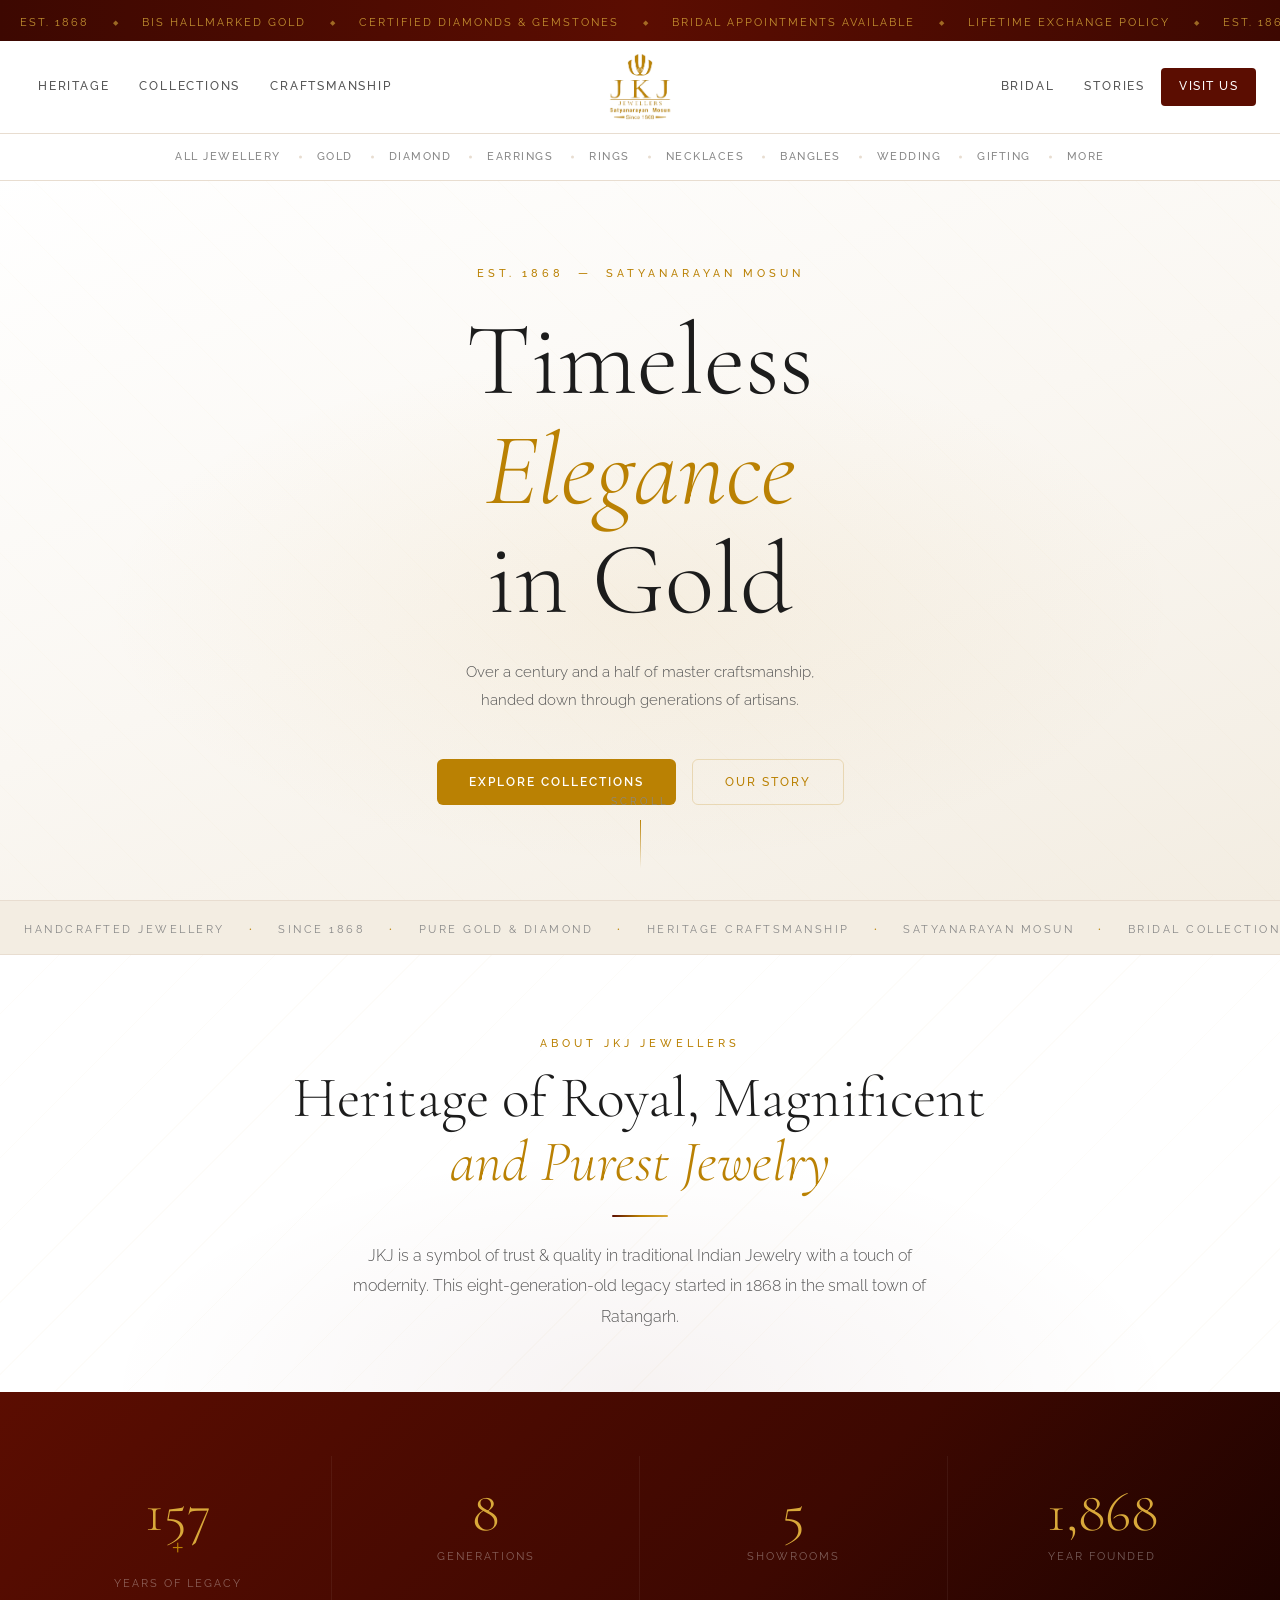
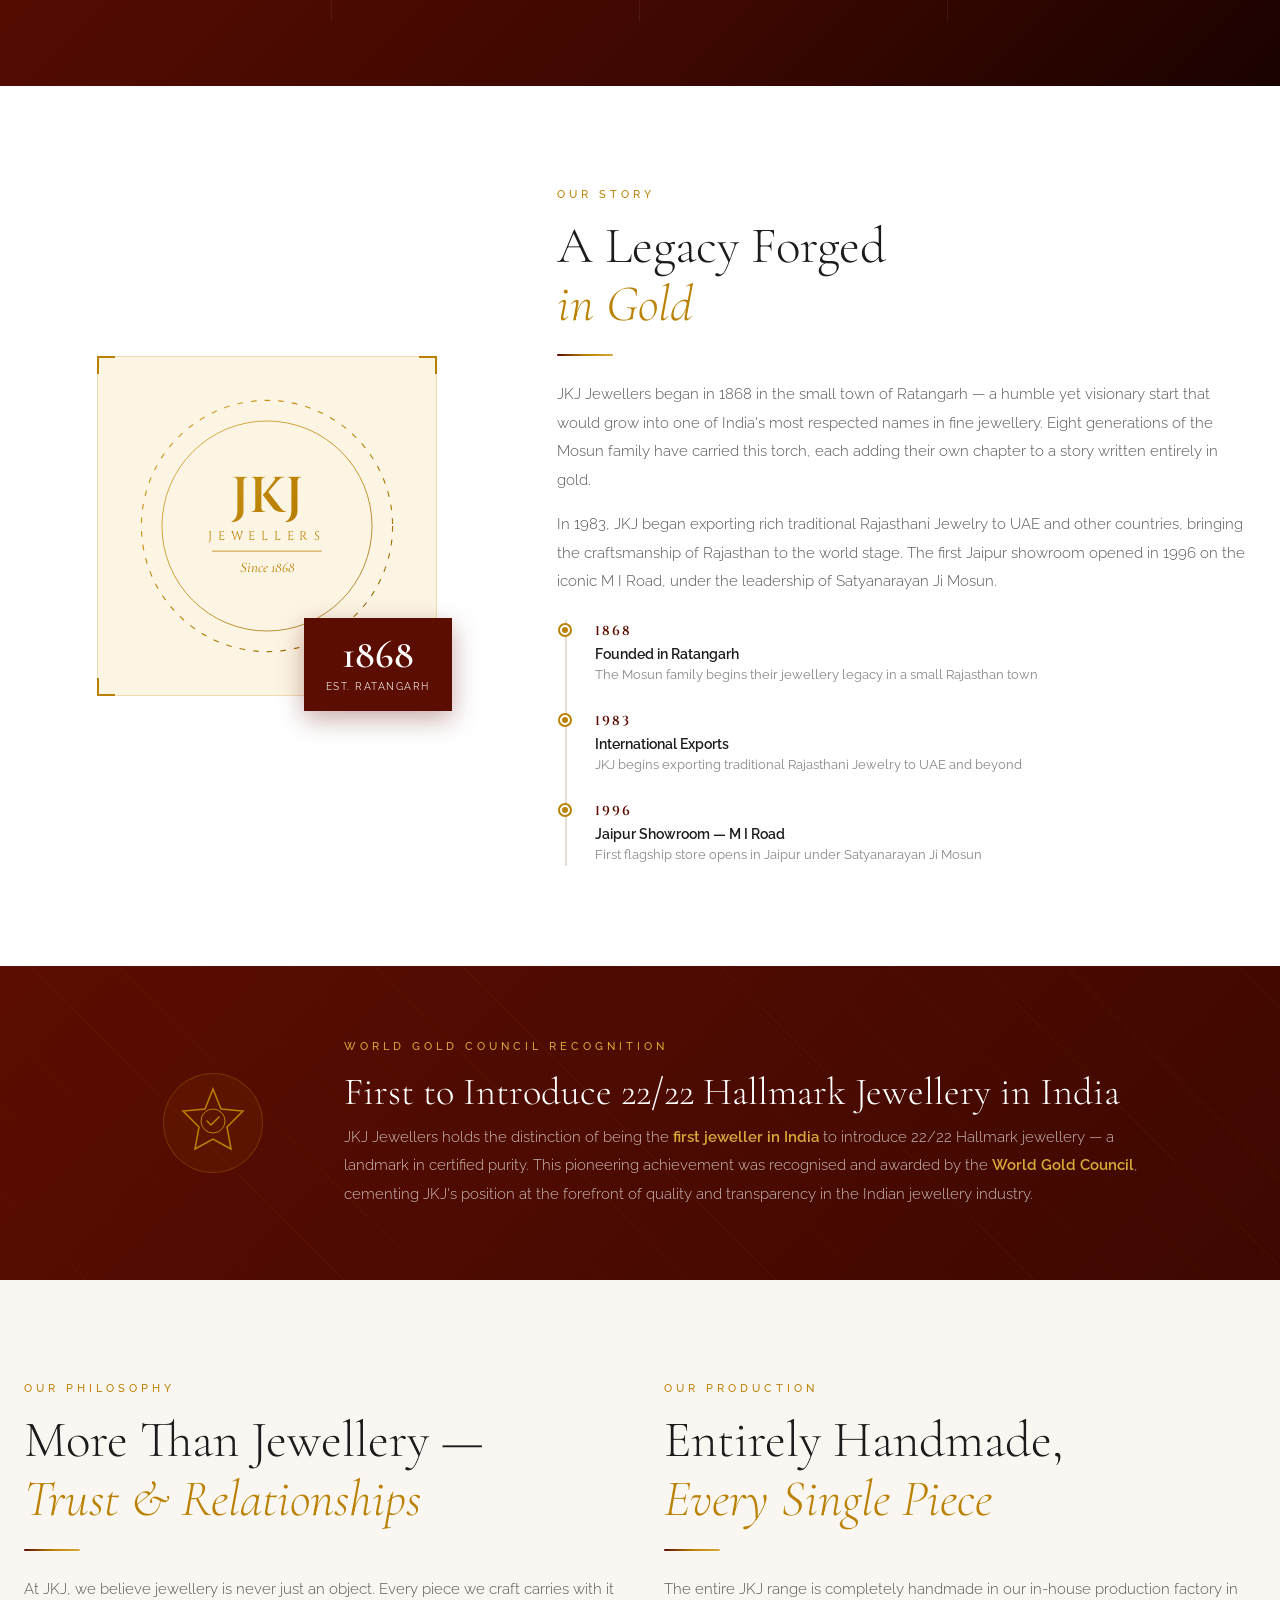
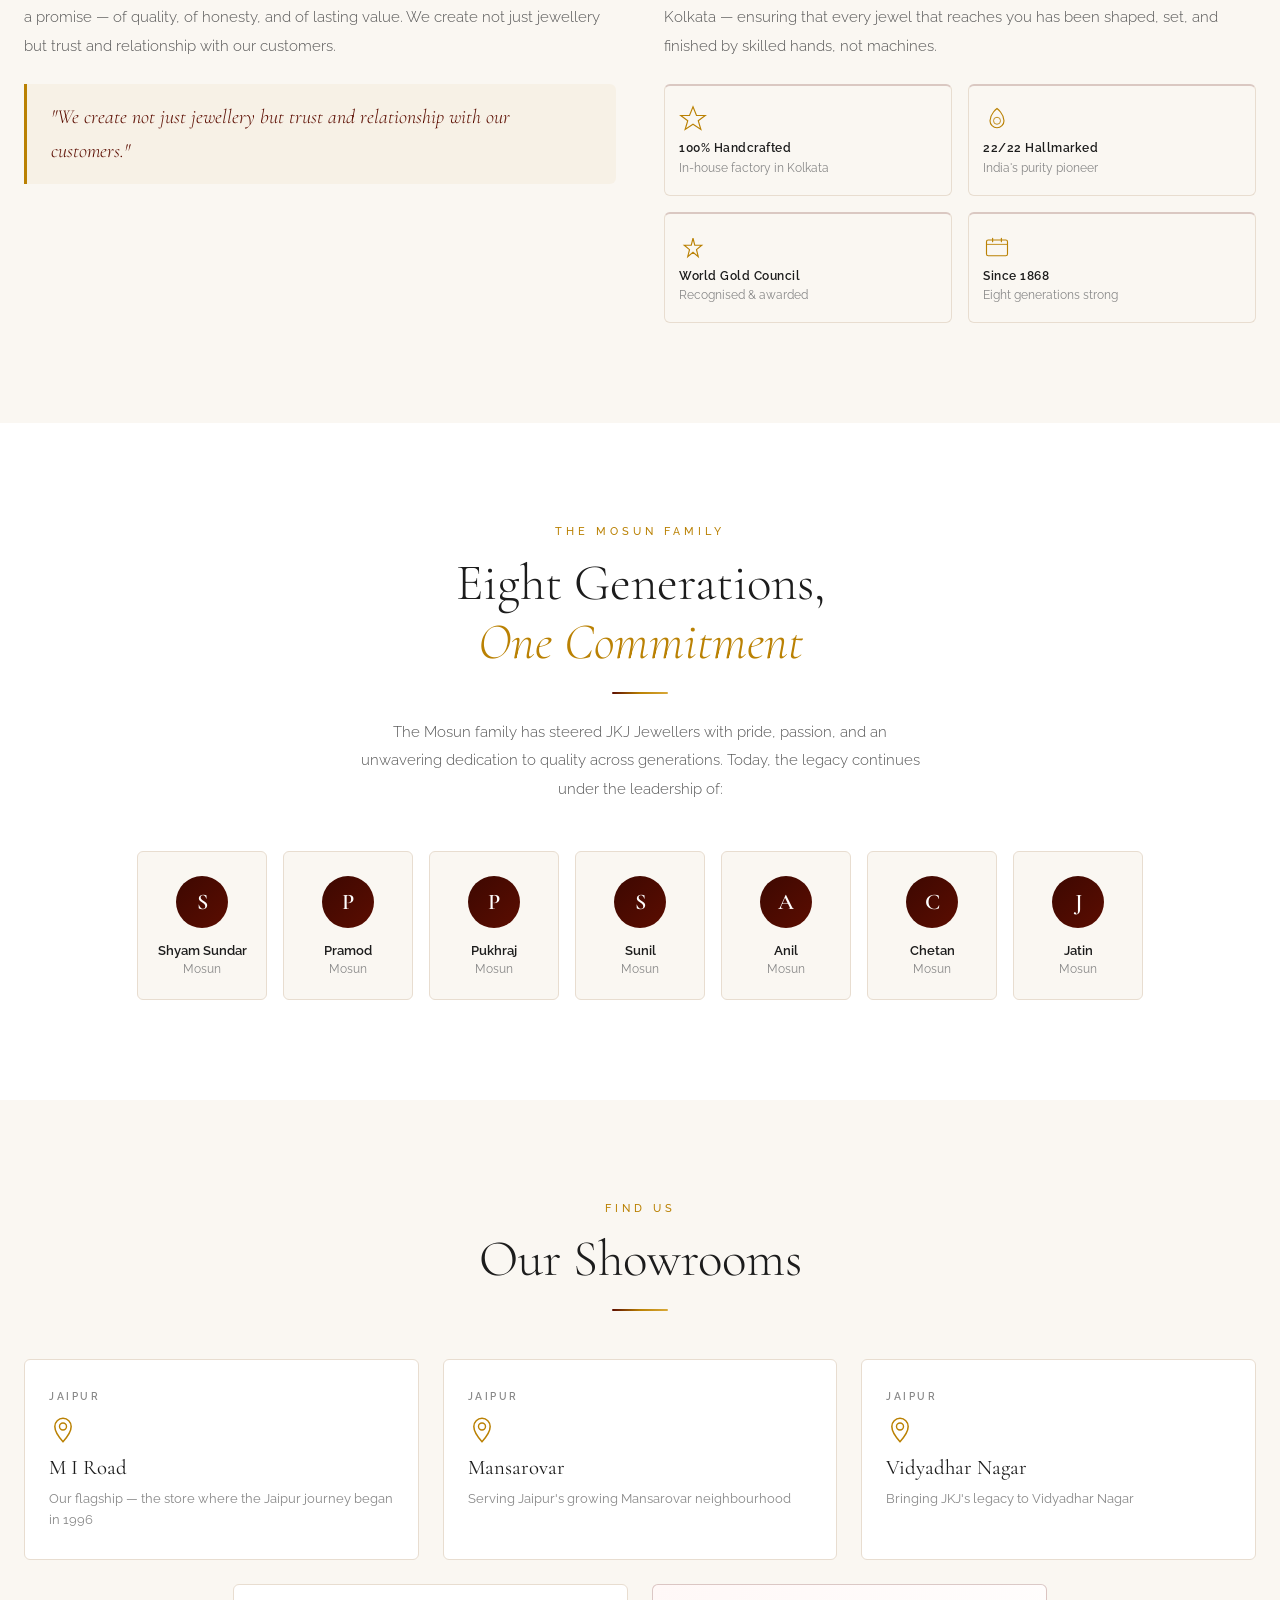
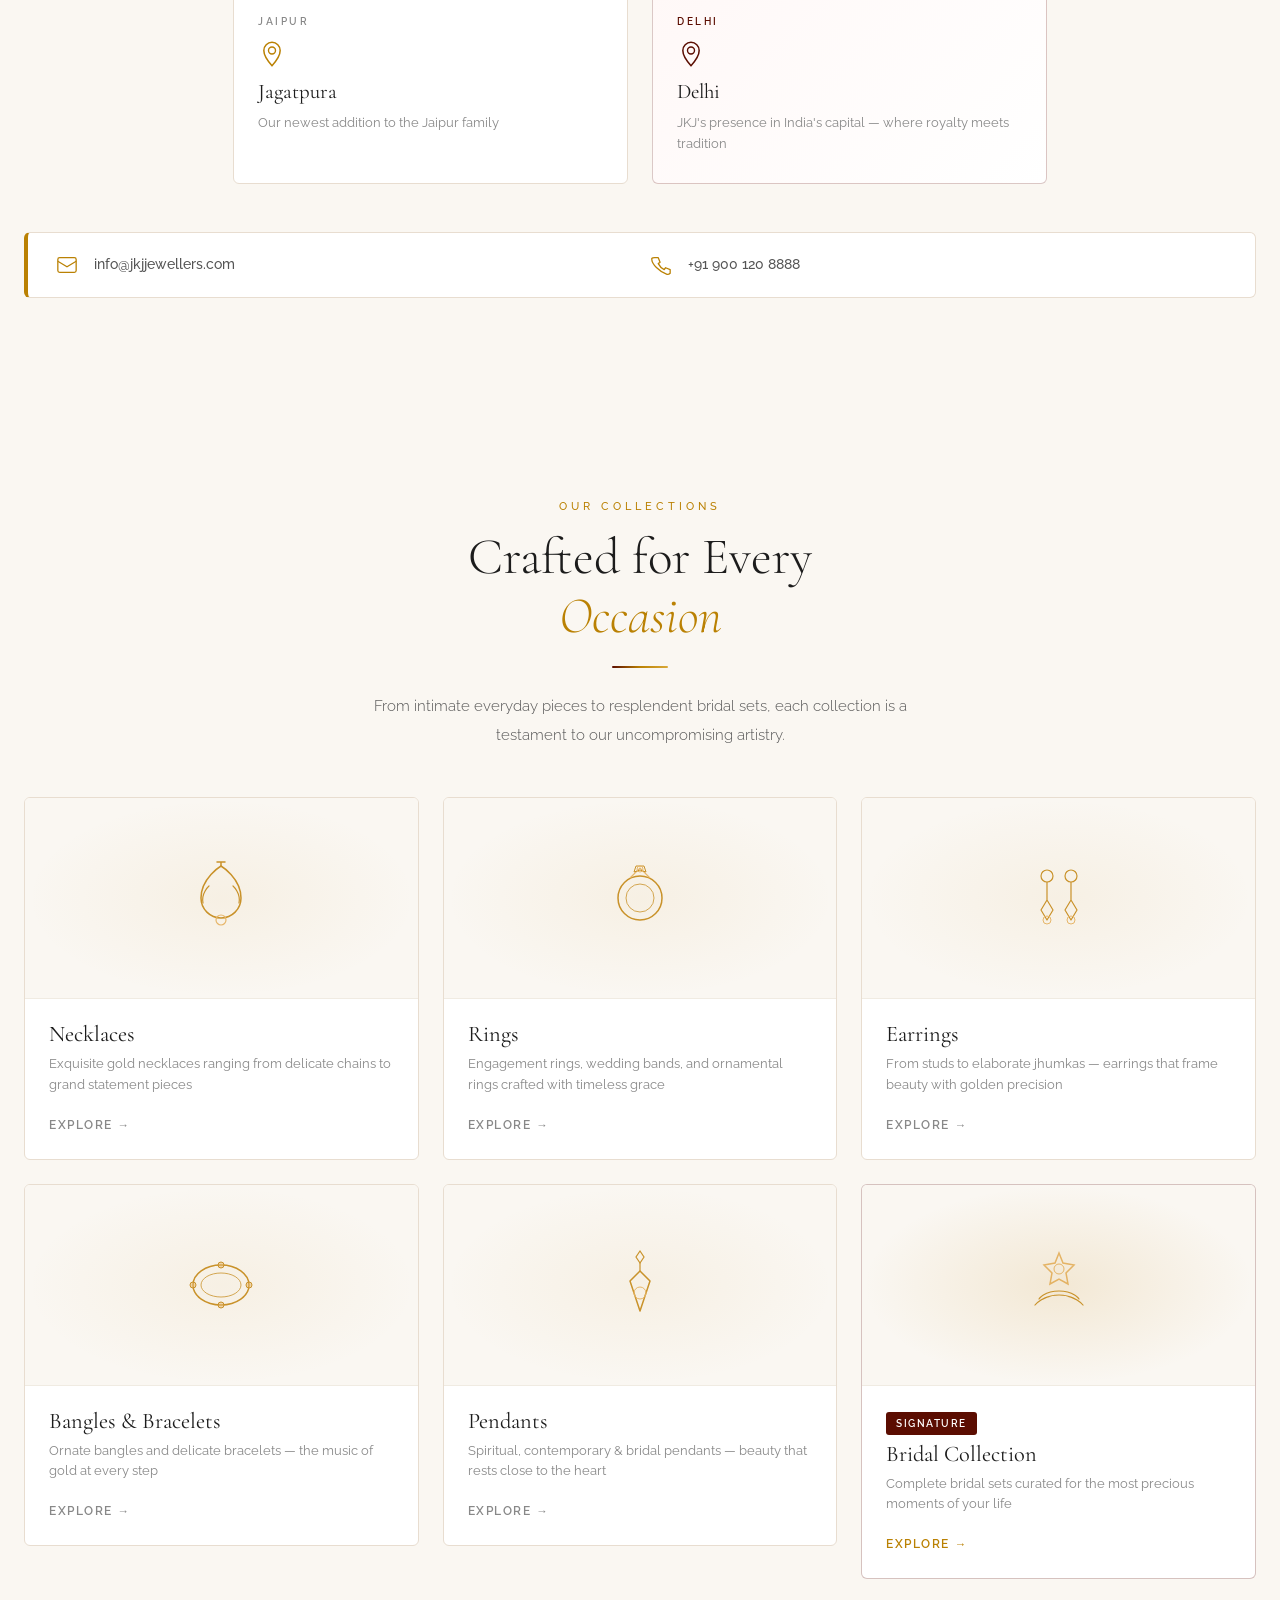
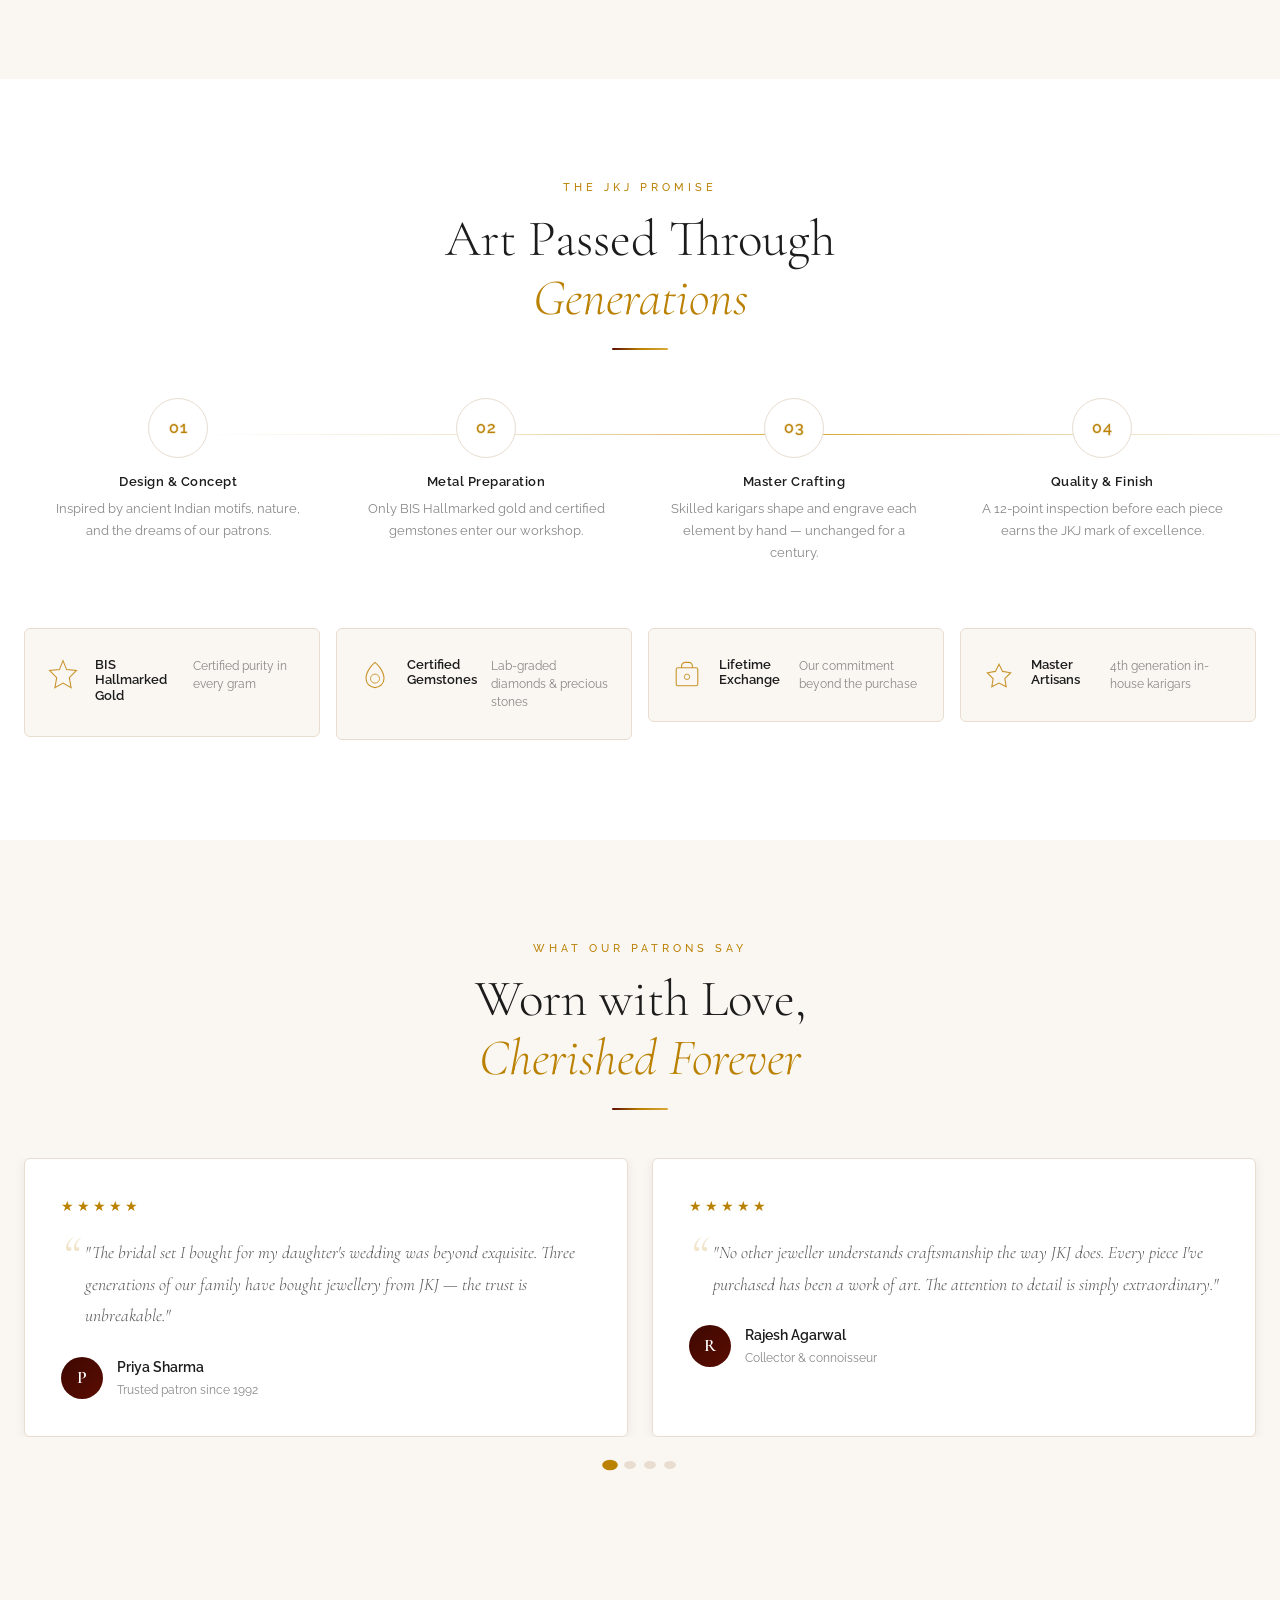
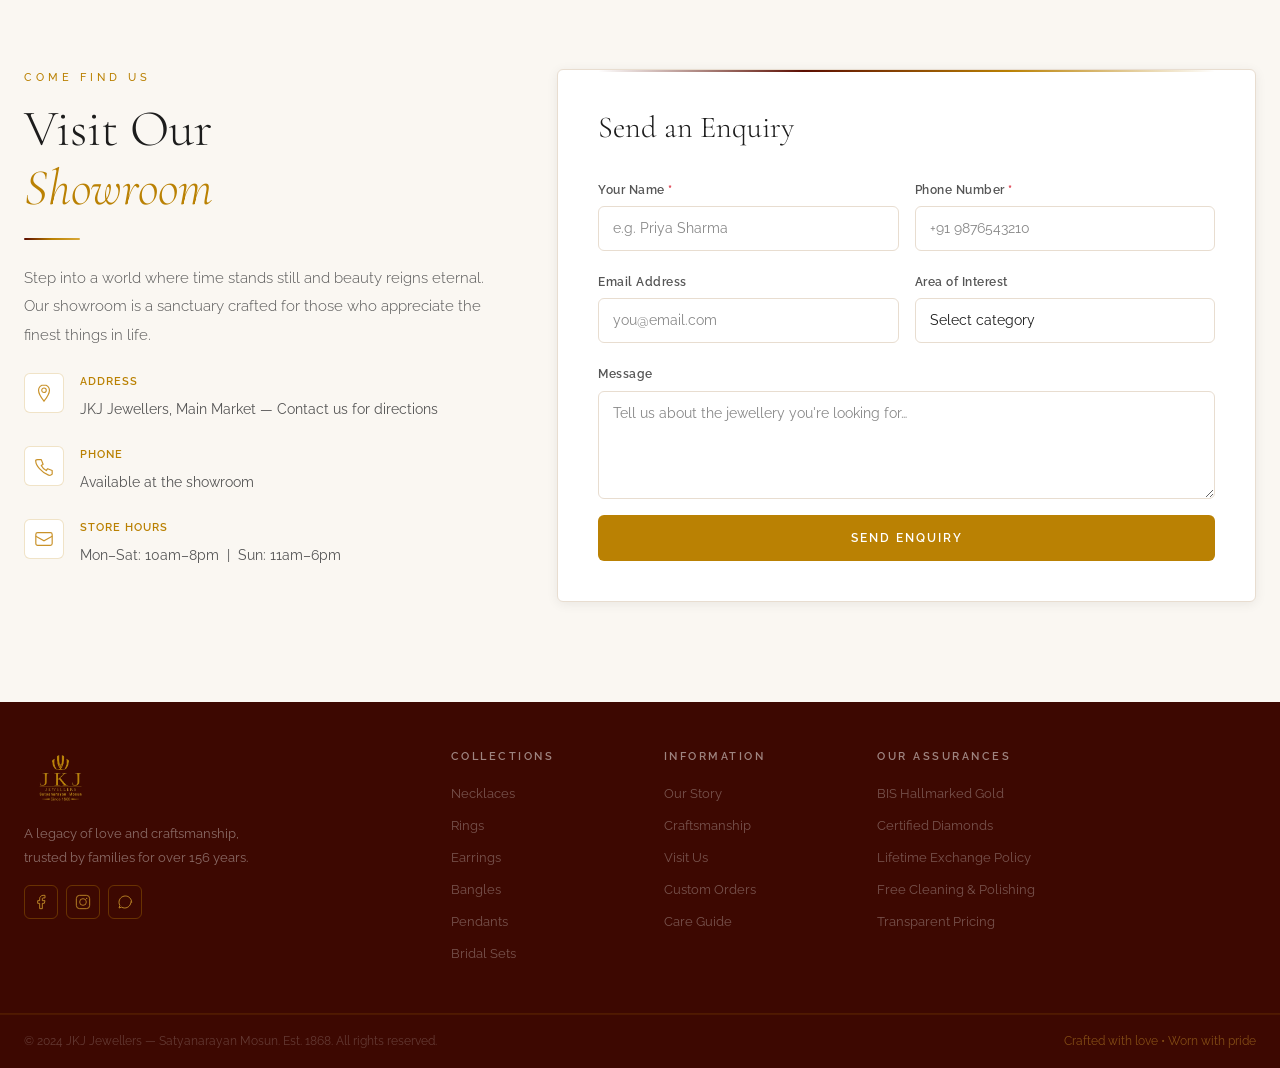
==== index.html @ 4f19298d "first commit" ====
<!DOCTYPE html>
<html lang="en">
<head>
  <meta charset="UTF-8" />
  <meta name="viewport" content="width=device-width, initial-scale=1.0" />
  <title>JKJ Jewellers — Satyanarayan Mosun | Since 1868</title>

  <!-- Bootstrap 5 CSS -->
  <link href="https://cdn.jsdelivr.net/npm/bootstrap@5.3.3/dist/css/bootstrap.min.css" rel="stylesheet" />
  <!-- Google Fonts -->
  <link rel="preconnect" href="https://fonts.googleapis.com" />
  <link rel="preconnect" href="https://fonts.gstatic.com" crossorigin />
  <link href="https://fonts.googleapis.com/css2?family=Cormorant+Garamond:ital,wght@0,300;0,400;0,500;0,600;1,300;1,400&family=Raleway:wght@300;400;500;600&family=Cinzel:wght@400;500;600&display=swap" rel="stylesheet" />
  <!-- Custom CSS -->
  <link rel="stylesheet" href="css/style.css" />
</head>
<body>

  <!-- =====================================================
       HEADER — Luxury split-logo design
       ===================================================== -->
  <header class="site-header" id="siteHeader">

    <!-- ANNOUNCEMENT BAR -->
    <div class="announce-bar">
      <div class="announce-track">
        <span>Est. 1868</span>
        <span class="announce-dot">&#9670;</span>
        <span>BIS Hallmarked Gold</span>
        <span class="announce-dot">&#9670;</span>
        <span>Certified Diamonds &amp; Gemstones</span>
        <span class="announce-dot">&#9670;</span>
        <span>Bridal Appointments Available</span>
        <span class="announce-dot">&#9670;</span>
        <span>Lifetime Exchange Policy</span>
        <span class="announce-dot">&#9670;</span>
        <span>Est. 1868</span>
        <span class="announce-dot">&#9670;</span>
        <span>BIS Hallmarked Gold</span>
        <span class="announce-dot">&#9670;</span>
        <span>Certified Diamonds &amp; Gemstones</span>
        <span class="announce-dot">&#9670;</span>
        <span>Bridal Appointments Available</span>
        <span class="announce-dot">&#9670;</span>
        <span>Lifetime Exchange Policy</span>
        <span class="announce-dot">&#9670;</span>
      </div>
    </div>

    <!-- MAIN HEADER — Split nav / centered logo -->
    <div class="header-main">
      <div class="container-xxl px-3 px-md-4">
        <div class="hdr-inner">

          <!-- Left nav -->
          <nav class="hdr-nav hdr-nav--left">
            <a href="#heritage" class="hdr-link">Heritage</a>
            <a href="#collections" class="hdr-link">Collections</a>
            <a href="#craftsmanship" class="hdr-link">Craftsmanship</a>
          </nav>

          <!-- Center logo -->
          <a href="#home" class="header-logo">
            <img src="logo.webp" alt="JKJ Jewellers" />
          </a>

          <!-- Right nav -->
          <nav class="hdr-nav hdr-nav--right">
            <a href="#collections" class="hdr-link">Bridal</a>
            <a href="#testimonials" class="hdr-link">Stories</a>
            <a href="#contact" class="hdr-link hdr-link--cta">Visit Us</a>
          </nav>

          <!-- Mobile hamburger (visible only on small screens) -->
          <button class="hdr-hamburger d-lg-none" id="hamburger" aria-label="Open menu">
            <span></span><span></span><span></span>
          </button>

        </div>
      </div>
    </div>

    <!-- CATEGORY NAV -->
    <div class="header-nav-wrap">
      <div class="container-xxl px-3 px-md-4">
        <nav class="cat-nav" id="catNav">
          <a href="#collections" class="cat-nav-item active">All Jewellery</a>
          <a href="#collections" class="cat-nav-item">Gold</a>
          <a href="#collections" class="cat-nav-item">Diamond</a>
          <a href="#collections" class="cat-nav-item">Earrings</a>
          <a href="#collections" class="cat-nav-item">Rings</a>
          <a href="#collections" class="cat-nav-item">Necklaces</a>
          <a href="#collections" class="cat-nav-item">Bangles</a>
          <a href="#collections" class="cat-nav-item">Wedding</a>
          <a href="#contact"     class="cat-nav-item">Gifting</a>
          <a href="#collections" class="cat-nav-item">More</a>
        </nav>
      </div>
    </div>

    <!-- Mobile menu -->
    <div class="mobile-menu" id="mobileMenu">
      <a href="#heritage">Heritage</a>
      <a href="#collections">Collections</a>
      <a href="#craftsmanship">Craftsmanship</a>
      <a href="#collections">Bridal</a>
      <a href="#testimonials">Stories</a>
      <a href="#contact">Visit Us</a>
    </div>

  </header>

  <!-- =====================================================
       HERO
       ===================================================== -->
  <section class="hero" id="home">
    <div class="hero-bg"></div>
    <div class="container-xxl px-3 px-md-4 h-100">
      <div class="row align-items-center h-100 justify-content-center">
        <div class="col-lg-7 col-xl-6 text-center">
          <p class="hero-eyebrow reveal">Est. 1868 &nbsp;&mdash;&nbsp; Satyanarayan Mosun</p>
          <h1 class="hero-title reveal">
            <span>Timeless</span>
            <em>Elegance</em>
            <span>in Gold</span>
          </h1>
          <p class="hero-subtitle reveal">
            Over a century and a half of master craftsmanship,<br class="d-none d-md-block" />
            handed down through generations of artisans.
          </p>
          <div class="d-flex gap-3 justify-content-center flex-wrap reveal">
            <a href="#collections" class="btn-primary-jkj">Explore Collections</a>
            <a href="#heritage" class="btn-ghost-jkj">Our Story</a>
          </div>
        </div>
      </div>
    </div>
    <div class="hero-scroll-hint">
      <span>Scroll</span>
      <div class="scroll-line"></div>
    </div>
  </section>

  <!-- MARQUEE -->
  <div class="marquee-strip">
    <div class="marquee-track">
      <span>Handcrafted Jewellery</span><span class="dot">&bull;</span>
      <span>Since 1868</span><span class="dot">&bull;</span>
      <span>Pure Gold &amp; Diamond</span><span class="dot">&bull;</span>
      <span>Heritage Craftsmanship</span><span class="dot">&bull;</span>
      <span>Satyanarayan Mosun</span><span class="dot">&bull;</span>
      <span>Bridal Collections</span><span class="dot">&bull;</span>
      <span>Handcrafted Jewellery</span><span class="dot">&bull;</span>
      <span>Since 1868</span><span class="dot">&bull;</span>
      <span>Pure Gold &amp; Diamond</span><span class="dot">&bull;</span>
      <span>Heritage Craftsmanship</span><span class="dot">&bull;</span>
      <span>Satyanarayan Mosun</span><span class="dot">&bull;</span>
      <span>Bridal Collections</span><span class="dot">&bull;</span>
    </div>
  </div>

  <!-- =====================================================
       ABOUT / HERITAGE  (full page content)
       ===================================================== -->

  <!-- 1. INTRO BANNER -->
  <section class="about-intro" id="heritage">
    <div class="about-intro-bg"></div>
    <div class="container-xxl px-3 px-md-4 position-relative">
      <div class="row justify-content-center text-center">
        <div class="col-lg-8 reveal">
          <p class="section-eyebrow">About JKJ Jewellers</p>
          <h2 class="about-intro-title">Heritage of Royal, Magnificent<br /><em>and Purest Jewelry</em></h2>
          <div class="gold-divider mx-auto"></div>
          <p class="about-intro-sub">
            JKJ is a symbol of trust &amp; quality in traditional Indian Jewelry with a touch of modernity. This eight-generation-old legacy started in 1868 in the small town of Ratangarh.
          </p>
        </div>
      </div>
    </div>
  </section>

  <!-- 2. STATS BAND -->
  <section class="section-stats">
    <div class="container-xxl px-3 px-md-4">
      <div class="row g-0 text-center">
        <div class="col-6 col-md-3 stat-cell reveal">
          <span class="stat-big" data-count="157">0</span><span class="stat-plus">+</span>
          <p>Years of Legacy</p>
        </div>
        <div class="col-6 col-md-3 stat-cell reveal" style="--delay:0.1s">
          <span class="stat-big" data-count="8">0</span>
          <p>Generations</p>
        </div>
        <div class="col-6 col-md-3 stat-cell reveal" style="--delay:0.2s">
          <span class="stat-big" data-count="5">0</span>
          <p>Showrooms</p>
        </div>
        <div class="col-6 col-md-3 stat-cell reveal" style="--delay:0.3s">
          <span class="stat-big" data-count="1868">0</span>
          <p>Year Founded</p>
        </div>
      </div>
    </div>
  </section>

  <!-- 3. STORY + EMBLEM -->
  <section class="section-heritage py-section" id="about-story">
    <div class="container-xxl px-3 px-md-4">
      <div class="row align-items-center g-5">

        <div class="col-lg-5 reveal-left">
          <div class="heritage-frame mx-auto">
            <div class="heritage-frame-inner">
              <svg viewBox="0 0 240 240" fill="none" xmlns="http://www.w3.org/2000/svg" class="w-100">
                <circle cx="120" cy="120" r="110" stroke="url(#gG)" stroke-width="1" stroke-dasharray="5 7"/>
                <circle cx="120" cy="120" r="92" stroke="url(#gG)" stroke-width="0.7"/>
                <text x="120" y="108" text-anchor="middle" font-family="Cinzel,serif" font-size="44" fill="url(#gG)" font-weight="600">JKJ</text>
                <text x="120" y="132" text-anchor="middle" font-family="Cinzel,serif" font-size="11" fill="#ba8103" letter-spacing="5">JEWELLERS</text>
                <line x1="72" y1="142" x2="168" y2="142" stroke="#ba8103" stroke-width="0.7"/>
                <text x="120" y="160" text-anchor="middle" font-family="Cormorant Garamond,serif" font-size="13" fill="#ba8103" font-style="italic">Since 1868</text>
                <defs>
                  <linearGradient id="gG" x1="0" y1="0" x2="240" y2="240" gradientUnits="userSpaceOnUse">
                    <stop offset="0%"  stop-color="#d9a93a"/>
                    <stop offset="50%" stop-color="#ba8103"/>
                    <stop offset="100%" stop-color="#8B6914"/>
                  </linearGradient>
                </defs>
              </svg>
            </div>
            <div class="fc fc-tl"></div><div class="fc fc-tr"></div>
            <div class="fc fc-bl"></div><div class="fc fc-br"></div>
            <div class="heritage-badge">
              <span class="badge-num">1868</span>
              <span class="badge-lbl">Est. Ratangarh</span>
            </div>
          </div>
        </div>

        <div class="col-lg-7 reveal-right">
          <p class="section-eyebrow">Our Story</p>
          <h2 class="section-title">A Legacy Forged<br /><em>in Gold</em></h2>
          <div class="gold-divider"></div>
          <p class="body-text">
            JKJ Jewellers began in 1868 in the small town of Ratangarh — a humble yet visionary start that would grow into one of India's most respected names in fine jewellery. Eight generations of the Mosun family have carried this torch, each adding their own chapter to a story written entirely in gold.
          </p>
          <p class="body-text mb-4">
            In 1983, JKJ began exporting rich traditional Rajasthani Jewelry to UAE and other countries, bringing the craftsmanship of Rajasthan to the world stage. The first Jaipur showroom opened in 1996 on the iconic M I Road, under the leadership of Satyanarayan Ji Mosun.
          </p>
          <!-- Timeline -->
          <div class="about-timeline">
            <div class="abt-tl-item reveal" style="--delay:0s">
              <div class="abt-tl-year">1868</div>
              <div class="abt-tl-content">
                <h6>Founded in Ratangarh</h6>
                <p>The Mosun family begins their jewellery legacy in a small Rajasthan town</p>
              </div>
            </div>
            <div class="abt-tl-item reveal" style="--delay:0.15s">
              <div class="abt-tl-year">1983</div>
              <div class="abt-tl-content">
                <h6>International Exports</h6>
                <p>JKJ begins exporting traditional Rajasthani Jewelry to UAE and beyond</p>
              </div>
            </div>
            <div class="abt-tl-item reveal" style="--delay:0.3s">
              <div class="abt-tl-year">1996</div>
              <div class="abt-tl-content">
                <h6>Jaipur Showroom — M I Road</h6>
                <p>First flagship store opens in Jaipur under Satyanarayan Ji Mosun</p>
              </div>
            </div>
          </div>
        </div>

      </div>
    </div>
  </section>

  <!-- 4. ACHIEVEMENT HIGHLIGHT -->
  <section class="about-achievement">
    <div class="container-xxl px-3 px-md-4">
      <div class="row align-items-center g-5 justify-content-center">
        <div class="col-lg-2 text-center reveal-left">
          <div class="award-emblem mx-auto">
            <svg width="80" height="80" viewBox="0 0 80 80" fill="none">
              <path d="M40 6L48 26L70 28L54 44L58 66L40 56L22 66L26 44L10 28L32 26Z" stroke="#ba8103" stroke-width="1.5" fill="none"/>
              <circle cx="40" cy="38" r="12" stroke="#ba8103" stroke-width="1" fill="none"/>
              <path d="M34 38L38 42L46 34" stroke="#ba8103" stroke-width="1.5" stroke-linecap="round" stroke-linejoin="round"/>
            </svg>
          </div>
        </div>
        <div class="col-lg-8 reveal">
          <p class="section-eyebrow">World Gold Council Recognition</p>
          <h3 class="achievement-title">First to Introduce 22/22 Hallmark Jewellery in India</h3>
          <p class="body-text mt-2 mb-0">
            JKJ Jewellers holds the distinction of being the <strong>first jeweller in India</strong> to introduce 22/22 Hallmark jewellery — a landmark in certified purity. This pioneering achievement was recognised and awarded by the <strong>World Gold Council</strong>, cementing JKJ's position at the forefront of quality and transparency in the Indian jewellery industry.
          </p>
        </div>
      </div>
    </div>
  </section>

  <!-- 5. PHILOSOPHY + PRODUCTION -->
  <section class="about-philosophy py-section bg-cream">
    <div class="container-xxl px-3 px-md-4">
      <div class="row g-5">

        <!-- Philosophy -->
        <div class="col-lg-6 reveal-left">
          <p class="section-eyebrow">Our Philosophy</p>
          <h2 class="section-title">More Than Jewellery —<br /><em>Trust &amp; Relationships</em></h2>
          <div class="gold-divider"></div>
          <p class="body-text">
            At JKJ, we believe jewellery is never just an object. Every piece we craft carries with it a promise — of quality, of honesty, and of lasting value. We create not just jewellery but trust and relationship with our customers.
          </p>
          <blockquote class="about-quote">
            "We create not just jewellery but trust and relationship with our customers."
          </blockquote>
        </div>

        <!-- Production -->
        <div class="col-lg-6 reveal-right">
          <p class="section-eyebrow">Our Production</p>
          <h2 class="section-title">Entirely Handmade,<br /><em>Every Single Piece</em></h2>
          <div class="gold-divider"></div>
          <p class="body-text mb-4">
            The entire JKJ range is completely handmade in our in-house production factory in Kolkata — ensuring that every jewel that reaches you has been shaped, set, and finished by skilled hands, not machines.
          </p>
          <div class="row g-3">
            <div class="col-6">
              <div class="pillar-card">
                <div class="pillar-icon mb-2">
                  <svg width="28" height="28" viewBox="0 0 32 32" fill="none"><path d="M16 2L20 12H30L22 18L25 28L16 22L7 28L10 18L2 12H12L16 2Z" stroke="#ba8103" stroke-width="1.3" fill="none"/></svg>
                </div>
                <h6>100% Handcrafted</h6>
                <p>In-house factory in Kolkata</p>
              </div>
            </div>
            <div class="col-6">
              <div class="pillar-card">
                <div class="pillar-icon mb-2">
                  <svg width="28" height="28" viewBox="0 0 32 32" fill="none"><path d="M16 4C16 4 8 10 8 18C8 22.4 11.6 26 16 26C20.4 26 24 22.4 24 18C24 10 16 4 16 4Z" stroke="#ba8103" stroke-width="1.3" fill="none"/><circle cx="16" cy="18" r="4" stroke="#ba8103" stroke-width="1"/></svg>
                </div>
                <h6>22/22 Hallmarked</h6>
                <p>India's purity pioneer</p>
              </div>
            </div>
            <div class="col-6">
              <div class="pillar-card">
                <div class="pillar-icon mb-2">
                  <svg width="28" height="28" viewBox="0 0 32 32" fill="none"><path d="M16 6L18 14L26 14L20 19L22 27L16 22L10 27L12 19L6 14L14 14L16 6Z" stroke="#ba8103" stroke-width="1.3" fill="none"/></svg>
                </div>
                <h6>World Gold Council</h6>
                <p>Recognised &amp; awarded</p>
              </div>
            </div>
            <div class="col-6">
              <div class="pillar-card">
                <div class="pillar-icon mb-2">
                  <svg width="28" height="28" viewBox="0 0 32 32" fill="none"><rect x="4" y="8" width="24" height="18" rx="2" stroke="#ba8103" stroke-width="1.3" fill="none"/><path d="M4 13H28" stroke="#ba8103" stroke-width="1"/><path d="M11 6V10M21 6V10" stroke="#ba8103" stroke-width="1.3" stroke-linecap="round"/></svg>
                </div>
                <h6>Since 1868</h6>
                <p>Eight generations strong</p>
              </div>
            </div>
          </div>
        </div>

      </div>
    </div>
  </section>

  <!-- 6. FAMILY LEADERSHIP -->
  <section class="about-family py-section">
    <div class="container-xxl px-3 px-md-4">
      <div class="text-center mb-5 reveal">
        <p class="section-eyebrow">The Mosun Family</p>
        <h2 class="section-title">Eight Generations,<br /><em>One Commitment</em></h2>
        <div class="gold-divider mx-auto"></div>
        <p class="body-text mx-auto" style="max-width:560px">
          The Mosun family has steered JKJ Jewellers with pride, passion, and an unwavering dedication to quality across generations. Today, the legacy continues under the leadership of:
        </p>
      </div>
      <div class="row g-3 justify-content-center">
        <div class="col-6 col-sm-4 col-md-3 col-lg-auto reveal" style="--delay:0s">
          <div class="family-card">
            <div class="family-initial">S</div>
            <p>Shyam Sundar<br /><span>Mosun</span></p>
          </div>
        </div>
        <div class="col-6 col-sm-4 col-md-3 col-lg-auto reveal" style="--delay:0.07s">
          <div class="family-card">
            <div class="family-initial">P</div>
            <p>Pramod<br /><span>Mosun</span></p>
          </div>
        </div>
        <div class="col-6 col-sm-4 col-md-3 col-lg-auto reveal" style="--delay:0.14s">
          <div class="family-card">
            <div class="family-initial">P</div>
            <p>Pukhraj<br /><span>Mosun</span></p>
          </div>
        </div>
        <div class="col-6 col-sm-4 col-md-3 col-lg-auto reveal" style="--delay:0.21s">
          <div class="family-card">
            <div class="family-initial">S</div>
            <p>Sunil<br /><span>Mosun</span></p>
          </div>
        </div>
        <div class="col-6 col-sm-4 col-md-3 col-lg-auto reveal" style="--delay:0.28s">
          <div class="family-card">
            <div class="family-initial">A</div>
            <p>Anil<br /><span>Mosun</span></p>
          </div>
        </div>
        <div class="col-6 col-sm-4 col-md-3 col-lg-auto reveal" style="--delay:0.35s">
          <div class="family-card">
            <div class="family-initial">C</div>
            <p>Chetan<br /><span>Mosun</span></p>
          </div>
        </div>
        <div class="col-6 col-sm-4 col-md-3 col-lg-auto reveal" style="--delay:0.42s">
          <div class="family-card">
            <div class="family-initial">J</div>
            <p>Jatin<br /><span>Mosun</span></p>
          </div>
        </div>
      </div>
    </div>
  </section>

  <!-- 7. STORE LOCATIONS -->
  <section class="about-stores py-section bg-cream">
    <div class="container-xxl px-3 px-md-4">
      <div class="text-center mb-5 reveal">
        <p class="section-eyebrow">Find Us</p>
        <h2 class="section-title">Our Showrooms</h2>
        <div class="gold-divider mx-auto"></div>
      </div>
      <div class="row g-4 justify-content-center">
        <div class="col-sm-6 col-lg-4 reveal" style="--delay:0s">
          <div class="store-card">
            <div class="store-city">Jaipur</div>
            <div class="store-icon">
              <svg width="28" height="28" viewBox="0 0 24 24" fill="none"><path d="M12 2C8.1 2 5 5.1 5 9C5 14.3 12 22 12 22C12 22 19 14.3 19 9C19 5.1 15.9 2 12 2Z" stroke="#ba8103" stroke-width="1.3" fill="none"/><circle cx="12" cy="9" r="3" stroke="#ba8103" stroke-width="1.2"/></svg>
            </div>
            <h5>M I Road</h5>
            <p>Our flagship — the store where the Jaipur journey began in 1996</p>
          </div>
        </div>
        <div class="col-sm-6 col-lg-4 reveal" style="--delay:0.1s">
          <div class="store-card">
            <div class="store-city">Jaipur</div>
            <div class="store-icon">
              <svg width="28" height="28" viewBox="0 0 24 24" fill="none"><path d="M12 2C8.1 2 5 5.1 5 9C5 14.3 12 22 12 22C12 22 19 14.3 19 9C19 5.1 15.9 2 12 2Z" stroke="#ba8103" stroke-width="1.3" fill="none"/><circle cx="12" cy="9" r="3" stroke="#ba8103" stroke-width="1.2"/></svg>
            </div>
            <h5>Mansarovar</h5>
            <p>Serving Jaipur's growing Mansarovar neighbourhood</p>
          </div>
        </div>
        <div class="col-sm-6 col-lg-4 reveal" style="--delay:0.2s">
          <div class="store-card">
            <div class="store-city">Jaipur</div>
            <div class="store-icon">
              <svg width="28" height="28" viewBox="0 0 24 24" fill="none"><path d="M12 2C8.1 2 5 5.1 5 9C5 14.3 12 22 12 22C12 22 19 14.3 19 9C19 5.1 15.9 2 12 2Z" stroke="#ba8103" stroke-width="1.3" fill="none"/><circle cx="12" cy="9" r="3" stroke="#ba8103" stroke-width="1.2"/></svg>
            </div>
            <h5>Vidyadhar Nagar</h5>
            <p>Bringing JKJ's legacy to Vidyadhar Nagar</p>
          </div>
        </div>
        <div class="col-sm-6 col-lg-4 reveal" style="--delay:0.3s">
          <div class="store-card">
            <div class="store-city">Jaipur</div>
            <div class="store-icon">
              <svg width="28" height="28" viewBox="0 0 24 24" fill="none"><path d="M12 2C8.1 2 5 5.1 5 9C5 14.3 12 22 12 22C12 22 19 14.3 19 9C19 5.1 15.9 2 12 2Z" stroke="#ba8103" stroke-width="1.3" fill="none"/><circle cx="12" cy="9" r="3" stroke="#ba8103" stroke-width="1.2"/></svg>
            </div>
            <h5>Jagatpura</h5>
            <p>Our newest addition to the Jaipur family</p>
          </div>
        </div>
        <div class="col-sm-6 col-lg-4 reveal" style="--delay:0.4s">
          <div class="store-card store-card--featured">
            <div class="store-city store-city--gold">Delhi</div>
            <div class="store-icon">
              <svg width="28" height="28" viewBox="0 0 24 24" fill="none"><path d="M12 2C8.1 2 5 5.1 5 9C5 14.3 12 22 12 22C12 22 19 14.3 19 9C19 5.1 15.9 2 12 2Z" stroke="#5b0d01" stroke-width="1.3" fill="none"/><circle cx="12" cy="9" r="3" stroke="#5b0d01" stroke-width="1.2"/></svg>
            </div>
            <h5>Delhi</h5>
            <p>JKJ's presence in India's capital — where royalty meets tradition</p>
          </div>
        </div>
      </div>

      <!-- Contact strip -->
      <div class="about-contact-strip reveal mt-5">
        <div class="row align-items-center g-3">
          <div class="col-md-6 d-flex align-items-center gap-3">
            <svg width="22" height="22" viewBox="0 0 24 24" fill="none"><rect x="2" y="4" width="20" height="16" rx="2" stroke="#ba8103" stroke-width="1.4" fill="none"/><path d="M2 8L12 14L22 8" stroke="#ba8103" stroke-width="1.3" fill="none"/></svg>
            <span>info@jkjjewellers.com</span>
          </div>
          <div class="col-md-6 d-flex align-items-center gap-3">
            <svg width="22" height="22" viewBox="0 0 24 24" fill="none"><path d="M5 4H9L11 9L9 10.5C10 12.5 13.5 16 15.5 17L17 15L22 17V21C22 21 20 23 18 22C10 19 2 11 2 6C1 4 5 4 5 4Z" stroke="#ba8103" stroke-width="1.4" fill="none" stroke-linejoin="round"/></svg>
            <span>+91 900 120 8888</span>
          </div>
        </div>
      </div>

    </div>
  </section>

  <!-- =====================================================
       COLLECTIONS
       ===================================================== -->
  <section class="section-collections py-section bg-cream" id="collections">
    <div class="container-xxl px-3 px-md-4">

      <div class="text-center mb-5 reveal">
        <p class="section-eyebrow">Our Collections</p>
        <h2 class="section-title">Crafted for Every<br /><em>Occasion</em></h2>
        <div class="gold-divider mx-auto"></div>
        <p class="body-text mx-auto" style="max-width:560px">From intimate everyday pieces to resplendent bridal sets, each collection is a testament to our uncompromising artistry.</p>
      </div>

      <div class="row g-4">

        <!-- Necklaces -->
        <div class="col-sm-6 col-lg-4 reveal" style="--delay:0s">
          <div class="coll-card">
            <div class="coll-visual">
              <div class="coll-visual-bg"></div>
              <svg width="80" height="80" viewBox="0 0 80 80" fill="none">
                <path d="M40 8C40 8 20 20 20 40C20 51 29 60 40 60C51 60 60 51 60 40C60 20 40 8 40 8Z" stroke="#C9922A" stroke-width="1.5" fill="none"/>
                <path d="M28 28C28 28 20 35 22 45" stroke="#C9922A" stroke-width="1.2" fill="none" stroke-linecap="round"/>
                <path d="M52 28C52 28 60 35 58 45" stroke="#C9922A" stroke-width="1.2" fill="none" stroke-linecap="round"/>
                <circle cx="40" cy="62" r="5" stroke="#E8B86D" stroke-width="1.2" fill="none"/>
                <path d="M40 8L40 4M36 4L44 4" stroke="#C9922A" stroke-width="1.5" stroke-linecap="round"/>
              </svg>
              <div class="coll-shimmer"></div>
            </div>
            <div class="coll-body">
              <h5>Necklaces</h5>
              <p>Exquisite gold necklaces ranging from delicate chains to grand statement pieces</p>
              <a href="#contact" class="coll-link">Explore <span>&rarr;</span></a>
            </div>
          </div>
        </div>

        <!-- Rings -->
        <div class="col-sm-6 col-lg-4 reveal" style="--delay:0.1s">
          <div class="coll-card">
            <div class="coll-visual">
              <div class="coll-visual-bg"></div>
              <svg width="80" height="80" viewBox="0 0 80 80" fill="none">
                <circle cx="40" cy="40" r="22" stroke="#C9922A" stroke-width="1.5" fill="none"/>
                <circle cx="40" cy="40" r="14" stroke="#C9922A" stroke-width="0.8" fill="none"/>
                <path d="M30 20L40 10L50 20" stroke="#E8B86D" stroke-width="1.2" fill="none"/>
                <path d="M36 8L44 8L46 14L40 12L34 14Z" stroke="#C9922A" stroke-width="1" fill="none"/>
                <circle cx="40" cy="11" r="3" stroke="#E8B86D" stroke-width="1"/>
              </svg>
              <div class="coll-shimmer"></div>
            </div>
            <div class="coll-body">
              <h5>Rings</h5>
              <p>Engagement rings, wedding bands, and ornamental rings crafted with timeless grace</p>
              <a href="#contact" class="coll-link">Explore <span>&rarr;</span></a>
            </div>
          </div>
        </div>

        <!-- Earrings -->
        <div class="col-sm-6 col-lg-4 reveal" style="--delay:0.2s">
          <div class="coll-card">
            <div class="coll-visual">
              <div class="coll-visual-bg"></div>
              <svg width="80" height="80" viewBox="0 0 80 80" fill="none">
                <circle cx="28" cy="18" r="6" stroke="#C9922A" stroke-width="1.2" fill="none"/>
                <path d="M28 24L28 42L22 52L28 62L34 52L28 42" stroke="#C9922A" stroke-width="1.2" fill="none" stroke-linejoin="round"/>
                <circle cx="52" cy="18" r="6" stroke="#C9922A" stroke-width="1.2" fill="none"/>
                <path d="M52 24L52 42L46 52L52 62L58 52L52 42" stroke="#C9922A" stroke-width="1.2" fill="none" stroke-linejoin="round"/>
                <circle cx="28" cy="62" r="4" stroke="#E8B86D" stroke-width="1"/>
                <circle cx="52" cy="62" r="4" stroke="#E8B86D" stroke-width="1"/>
              </svg>
              <div class="coll-shimmer"></div>
            </div>
            <div class="coll-body">
              <h5>Earrings</h5>
              <p>From studs to elaborate jhumkas — earrings that frame beauty with golden precision</p>
              <a href="#contact" class="coll-link">Explore <span>&rarr;</span></a>
            </div>
          </div>
        </div>

        <!-- Bangles -->
        <div class="col-sm-6 col-lg-4 reveal" style="--delay:0.3s">
          <div class="coll-card">
            <div class="coll-visual">
              <div class="coll-visual-bg"></div>
              <svg width="80" height="80" viewBox="0 0 80 80" fill="none">
                <ellipse cx="40" cy="40" rx="28" ry="20" stroke="#C9922A" stroke-width="1.5" fill="none"/>
                <ellipse cx="40" cy="40" rx="20" ry="12" stroke="#C9922A" stroke-width="0.8" fill="none"/>
                <circle cx="40" cy="20" r="3" fill="#E8B86D" fill-opacity="0.5" stroke="#C9922A" stroke-width="1"/>
                <circle cx="68" cy="40" r="3" fill="#E8B86D" fill-opacity="0.5" stroke="#C9922A" stroke-width="1"/>
                <circle cx="12" cy="40" r="3" fill="#E8B86D" fill-opacity="0.5" stroke="#C9922A" stroke-width="1"/>
                <circle cx="40" cy="60" r="3" fill="#E8B86D" fill-opacity="0.5" stroke="#C9922A" stroke-width="1"/>
              </svg>
              <div class="coll-shimmer"></div>
            </div>
            <div class="coll-body">
              <h5>Bangles &amp; Bracelets</h5>
              <p>Ornate bangles and delicate bracelets — the music of gold at every step</p>
              <a href="#contact" class="coll-link">Explore <span>&rarr;</span></a>
            </div>
          </div>
        </div>

        <!-- Pendants -->
        <div class="col-sm-6 col-lg-4 reveal" style="--delay:0.4s">
          <div class="coll-card">
            <div class="coll-visual">
              <div class="coll-visual-bg"></div>
              <svg width="80" height="80" viewBox="0 0 80 80" fill="none">
                <path d="M40 6L44 12L40 18L36 12Z" stroke="#C9922A" stroke-width="1.2" fill="none"/>
                <path d="M40 18L40 26" stroke="#C9922A" stroke-width="1.2" stroke-linecap="round"/>
                <path d="M40 26L50 36L40 66L30 36Z" stroke="#C9922A" stroke-width="1.5" fill="none" stroke-linejoin="round"/>
                <circle cx="40" cy="48" r="6" stroke="#E8B86D" stroke-width="1"/>
              </svg>
              <div class="coll-shimmer"></div>
            </div>
            <div class="coll-body">
              <h5>Pendants</h5>
              <p>Spiritual, contemporary &amp; bridal pendants — beauty that rests close to the heart</p>
              <a href="#contact" class="coll-link">Explore <span>&rarr;</span></a>
            </div>
          </div>
        </div>

        <!-- Bridal — featured -->
        <div class="col-sm-6 col-lg-4 reveal" style="--delay:0.5s">
          <div class="coll-card coll-card--featured">
            <div class="coll-visual coll-visual--featured">
              <div class="coll-visual-bg coll-visual-bg--gold"></div>
              <svg width="80" height="80" viewBox="0 0 80 80" fill="none">
                <path d="M40 8L44 18L55 20L47 28L49 39L40 34L31 39L33 28L25 20L36 18Z" stroke="#E8B86D" stroke-width="1.5" fill="none"/>
                <path d="M20 54C20 54 25 46 40 46C55 46 60 54 60 54" stroke="#C9922A" stroke-width="1.2" fill="none" stroke-linecap="round"/>
                <path d="M16 60C16 60 24 50 40 50C56 50 64 60 64 60" stroke="#C9922A" stroke-width="1.2" fill="none" stroke-linecap="round"/>
                <circle cx="40" cy="24" r="5" stroke="#E8B86D" stroke-width="1"/>
              </svg>
              <div class="coll-shimmer"></div>
            </div>
            <div class="coll-body">
              <span class="coll-badge">Signature</span>
              <h5>Bridal Collection</h5>
              <p>Complete bridal sets curated for the most precious moments of your life</p>
              <a href="#contact" class="coll-link coll-link--gold">Explore <span>&rarr;</span></a>
            </div>
          </div>
        </div>

      </div>
    </div>
  </section>

  <!-- =====================================================
       CRAFTSMANSHIP
       ===================================================== -->
  <section class="section-craft py-section" id="craftsmanship">
    <div class="container-xxl px-3 px-md-4">

      <div class="text-center mb-5 reveal">
        <p class="section-eyebrow">The JKJ Promise</p>
        <h2 class="section-title">Art Passed Through<br /><em>Generations</em></h2>
        <div class="gold-divider mx-auto"></div>
      </div>

      <!-- Process steps -->
      <div class="row g-0 mb-5 position-relative">
        <div class="process-line d-none d-md-block"></div>
        <div class="col-6 col-md-3 reveal" style="--delay:0s">
          <div class="process-step text-center">
            <div class="step-num">01</div>
            <h6>Design &amp; Concept</h6>
            <p>Inspired by ancient Indian motifs, nature, and the dreams of our patrons.</p>
          </div>
        </div>
        <div class="col-6 col-md-3 reveal" style="--delay:0.15s">
          <div class="process-step text-center">
            <div class="step-num">02</div>
            <h6>Metal Preparation</h6>
            <p>Only BIS Hallmarked gold and certified gemstones enter our workshop.</p>
          </div>
        </div>
        <div class="col-6 col-md-3 reveal" style="--delay:0.3s">
          <div class="process-step text-center">
            <div class="step-num">03</div>
            <h6>Master Crafting</h6>
            <p>Skilled karigars shape and engrave each element by hand — unchanged for a century.</p>
          </div>
        </div>
        <div class="col-6 col-md-3 reveal" style="--delay:0.45s">
          <div class="process-step text-center">
            <div class="step-num">04</div>
            <h6>Quality &amp; Finish</h6>
            <p>A 12-point inspection before each piece earns the JKJ mark of excellence.</p>
          </div>
        </div>
      </div>

      <!-- Promise cards -->
      <div class="row g-3 reveal">
        <div class="col-6 col-md-3">
          <div class="promise-card">
            <div class="promise-icon">
              <svg width="36" height="36" viewBox="0 0 40 40" fill="none"><path d="M20 4L24 14L35 15L27 23L29 34L20 29L11 34L13 23L5 15L16 14Z" stroke="#C9922A" stroke-width="1.2" fill="none"/></svg>
            </div>
            <h6>BIS Hallmarked Gold</h6>
            <p>Certified purity in every gram</p>
          </div>
        </div>
        <div class="col-6 col-md-3">
          <div class="promise-card">
            <div class="promise-icon">
              <svg width="36" height="36" viewBox="0 0 40 40" fill="none"><path d="M20 6C20 6 10 14 10 24C10 29.5 14.5 34 20 34C25.5 34 30 29.5 30 24C30 14 20 6 20 6Z" stroke="#C9922A" stroke-width="1.2" fill="none"/><circle cx="20" cy="24" r="5" stroke="#C9922A" stroke-width="1"/></svg>
            </div>
            <h6>Certified Gemstones</h6>
            <p>Lab-graded diamonds &amp; precious stones</p>
          </div>
        </div>
        <div class="col-6 col-md-3">
          <div class="promise-card">
            <div class="promise-icon">
              <svg width="36" height="36" viewBox="0 0 40 40" fill="none"><rect x="8" y="12" width="24" height="20" rx="2" stroke="#C9922A" stroke-width="1.2" fill="none"/><path d="M14 12V10C14 7.8 15.8 6 18 6H22C24.2 6 26 7.8 26 10V12" stroke="#C9922A" stroke-width="1.2" fill="none"/><circle cx="20" cy="22" r="3" stroke="#C9922A" stroke-width="1"/></svg>
            </div>
            <h6>Lifetime Exchange</h6>
            <p>Our commitment beyond the purchase</p>
          </div>
        </div>
        <div class="col-6 col-md-3">
          <div class="promise-card">
            <div class="promise-icon">
              <svg width="36" height="36" viewBox="0 0 40 40" fill="none"><path d="M20 8L24 16L33 17.5L26.5 24L28 33L20 29L12 33L13.5 24L7 17.5L16 16Z" stroke="#C9922A" stroke-width="1.2" fill="none"/></svg>
            </div>
            <h6>Master Artisans</h6>
            <p>4th generation in-house karigars</p>
          </div>
        </div>
      </div>

    </div>
  </section>

  <!-- =====================================================
       TESTIMONIALS
       ===================================================== -->
  <section class="section-testimonials py-section bg-cream" id="testimonials">
    <div class="container-xxl px-3 px-md-4">

      <div class="text-center mb-5 reveal">
        <p class="section-eyebrow">What Our Patrons Say</p>
        <h2 class="section-title">Worn with Love,<br /><em>Cherished Forever</em></h2>
        <div class="gold-divider mx-auto"></div>
      </div>

      <div class="testi-wrapper">
        <div class="testi-track" id="testiTrack">
          <div class="testi-card">
            <div class="stars">&#9733;&#9733;&#9733;&#9733;&#9733;</div>
            <p class="testi-text">"The bridal set I bought for my daughter's wedding was beyond exquisite. Three generations of our family have bought jewellery from JKJ — the trust is unbreakable."</p>
            <div class="testi-author">
              <div class="testi-avatar">P</div>
              <div><strong>Priya Sharma</strong><span>Trusted patron since 1992</span></div>
            </div>
          </div>
          <div class="testi-card">
            <div class="stars">&#9733;&#9733;&#9733;&#9733;&#9733;</div>
            <p class="testi-text">"No other jeweller understands craftsmanship the way JKJ does. Every piece I've purchased has been a work of art. The attention to detail is simply extraordinary."</p>
            <div class="testi-author">
              <div class="testi-avatar">R</div>
              <div><strong>Rajesh Agarwal</strong><span>Collector &amp; connoisseur</span></div>
            </div>
          </div>
          <div class="testi-card">
            <div class="stars">&#9733;&#9733;&#9733;&#9733;&#9733;</div>
            <p class="testi-text">"My grandmother wore JKJ jewellery, my mother wore it, and now so do I. There is something magical about a brand that spans generations with unwavering quality."</p>
            <div class="testi-author">
              <div class="testi-avatar">A</div>
              <div><strong>Anjali Mehta</strong><span>Third generation patron</span></div>
            </div>
          </div>
          <div class="testi-card">
            <div class="stars">&#9733;&#9733;&#9733;&#9733;&#9733;</div>
            <p class="testi-text">"I purchased my wife's engagement ring from JKJ and it remains the most beautiful thing I have ever seen. The craftsmen genuinely pour their hearts into every creation."</p>
            <div class="testi-author">
              <div class="testi-avatar">V</div>
              <div><strong>Vikram Singhania</strong><span>Loyal customer since 2005</span></div>
            </div>
          </div>
        </div>
      </div>

      <div class="testi-dots mt-4 d-flex justify-content-center gap-2" id="testiDots">
        <button class="dot-btn active" data-index="0"></button>
        <button class="dot-btn" data-index="1"></button>
        <button class="dot-btn" data-index="2"></button>
        <button class="dot-btn" data-index="3"></button>
      </div>

    </div>
  </section>

  <!-- =====================================================
       CONTACT
       ===================================================== -->
  <section class="section-contact py-section" id="contact">
    <div class="container-xxl px-3 px-md-4">
      <div class="row g-5 align-items-start">

        <div class="col-lg-5 reveal-left">
          <p class="section-eyebrow">Come Find Us</p>
          <h2 class="section-title">Visit Our<br /><em>Showroom</em></h2>
          <div class="gold-divider"></div>
          <p class="body-text mb-4">Step into a world where time stands still and beauty reigns eternal. Our showroom is a sanctuary crafted for those who appreciate the finest things in life.</p>

          <div class="d-flex flex-column gap-4">
            <div class="contact-item d-flex align-items-start gap-3">
              <div class="contact-icon-box">
                <svg width="20" height="20" viewBox="0 0 22 22" fill="none"><path d="M11 2C7.7 2 5 4.7 5 8C5 12.5 11 20 11 20C11 20 17 12.5 17 8C17 4.7 14.3 2 11 2Z" stroke="#C9922A" stroke-width="1.3" fill="none"/><circle cx="11" cy="8" r="2.5" stroke="#C9922A" stroke-width="1.2"/></svg>
              </div>
              <div>
                <strong>Address</strong>
                <span>JKJ Jewellers, Main Market — Contact us for directions</span>
              </div>
            </div>
            <div class="contact-item d-flex align-items-start gap-3">
              <div class="contact-icon-box">
                <svg width="20" height="20" viewBox="0 0 22 22" fill="none"><path d="M4 4H8L10 9L8 10.5C9 12.5 11.5 15 13.5 16L15 14L20 16V20C20 20 18 22 16 21C8 18 2 10 2 6C1 4 4 4 4 4Z" stroke="#C9922A" stroke-width="1.3" fill="none" stroke-linejoin="round"/></svg>
              </div>
              <div>
                <strong>Phone</strong>
                <span>Available at the showroom</span>
              </div>
            </div>
            <div class="contact-item d-flex align-items-start gap-3">
              <div class="contact-icon-box">
                <svg width="20" height="20" viewBox="0 0 22 22" fill="none"><rect x="2" y="4" width="18" height="14" rx="2" stroke="#C9922A" stroke-width="1.3" fill="none"/><path d="M2 8L11 13L20 8" stroke="#C9922A" stroke-width="1.2" fill="none"/></svg>
              </div>
              <div>
                <strong>Store Hours</strong>
                <span>Mon–Sat: 10am–8pm &nbsp;|&nbsp; Sun: 11am–6pm</span>
              </div>
            </div>
          </div>
        </div>

        <div class="col-lg-7 reveal-right">
          <div class="enquiry-form-wrap">
            <h3>Send an Enquiry</h3>
            <form id="contactForm">
              <div class="row g-3">
                <div class="col-md-6">
                  <label class="form-label">Your Name <span class="text-danger">*</span></label>
                  <input type="text" class="form-control jkj-input" placeholder="e.g. Priya Sharma" required />
                </div>
                <div class="col-md-6">
                  <label class="form-label">Phone Number <span class="text-danger">*</span></label>
                  <input type="tel" class="form-control jkj-input" placeholder="+91 9876543210" required />
                </div>
                <div class="col-md-6">
                  <label class="form-label">Email Address</label>
                  <input type="email" class="form-control jkj-input" placeholder="you@email.com" />
                </div>
                <div class="col-md-6">
                  <label class="form-label">Area of Interest</label>
                  <select class="form-select jkj-input">
                    <option value="" disabled selected>Select category</option>
                    <option>Bridal Collection</option>
                    <option>Necklaces</option>
                    <option>Rings</option>
                    <option>Earrings</option>
                    <option>Bangles &amp; Bracelets</option>
                    <option>Pendants</option>
                    <option>Custom Order</option>
                  </select>
                </div>
                <div class="col-12">
                  <label class="form-label">Message</label>
                  <textarea class="form-control jkj-input" rows="4" placeholder="Tell us about the jewellery you're looking for…"></textarea>
                </div>
                <div class="col-12">
                  <button type="submit" class="btn-primary-jkj w-100" id="submitBtn">Send Enquiry</button>
                </div>
              </div>
            </form>
          </div>
        </div>

      </div>
    </div>
  </section>

  <!-- =====================================================
       FOOTER
       ===================================================== -->
  <footer class="site-footer">
    <div class="footer-body">
      <div class="container-xxl px-3 px-md-4 py-5">
        <div class="row g-5">

          <div class="col-lg-4">
            <img src="logo.webp" alt="JKJ Jewellers" class="footer-logo mb-3" />
            <p class="footer-desc">A legacy of love and craftsmanship, trusted by families for over 156 years.</p>
            <div class="d-flex gap-2 mt-3">
              <a href="#" class="social-btn" aria-label="Facebook">
                <svg width="16" height="16" viewBox="0 0 24 24" fill="none"><path d="M18 2H15C13.7 2 12.4 2.5 11.5 3.5C10.5 4.5 10 5.7 10 7V10H7V14H10V22H14V14H17L18 10H14V7C14 6.4 14.5 5.9 15 5.9H18V2Z" stroke="#C9922A" stroke-width="1.3" fill="none"/></svg>
              </a>
              <a href="#" class="social-btn" aria-label="Instagram">
                <svg width="16" height="16" viewBox="0 0 24 24" fill="none"><rect x="2" y="2" width="20" height="20" rx="5" stroke="#C9922A" stroke-width="1.3" fill="none"/><circle cx="12" cy="12" r="5" stroke="#C9922A" stroke-width="1.2"/><circle cx="17.5" cy="6.5" r="1" fill="#C9922A"/></svg>
              </a>
              <a href="#" class="social-btn" aria-label="WhatsApp">
                <svg width="16" height="16" viewBox="0 0 24 24" fill="none"><path d="M21 11.5C21 16.8 16.7 21 11.5 21C9.8 21 8.2 20.5 6.8 19.7L3 21L4.3 17.2C3.5 15.8 3 14.2 3 12.5C3 7.2 7.2 3 12.5 3C17.8 3 22 7.2 22 12.5" stroke="#C9922A" stroke-width="1.3" stroke-linecap="round" fill="none"/></svg>
              </a>
            </div>
          </div>

          <div class="col-6 col-md-4 col-lg-2">
            <h6 class="footer-heading">Collections</h6>
            <ul class="footer-links">
              <li><a href="#collections">Necklaces</a></li>
              <li><a href="#collections">Rings</a></li>
              <li><a href="#collections">Earrings</a></li>
              <li><a href="#collections">Bangles</a></li>
              <li><a href="#collections">Pendants</a></li>
              <li><a href="#collections">Bridal Sets</a></li>
            </ul>
          </div>

          <div class="col-6 col-md-4 col-lg-2">
            <h6 class="footer-heading">Information</h6>
            <ul class="footer-links">
              <li><a href="#heritage">Our Story</a></li>
              <li><a href="#craftsmanship">Craftsmanship</a></li>
              <li><a href="#contact">Visit Us</a></li>
              <li><a href="#contact">Custom Orders</a></li>
              <li><a href="#contact">Care Guide</a></li>
            </ul>
          </div>

          <div class="col-md-4 col-lg-4">
            <h6 class="footer-heading">Our Assurances</h6>
            <ul class="footer-links">
              <li>BIS Hallmarked Gold</li>
              <li>Certified Diamonds</li>
              <li>Lifetime Exchange Policy</li>
              <li>Free Cleaning &amp; Polishing</li>
              <li>Transparent Pricing</li>
            </ul>
          </div>

        </div>
      </div>
    </div>
    <div class="footer-bottom">
      <div class="container-xxl px-3 px-md-4">
        <div class="d-flex flex-column flex-md-row justify-content-between align-items-center gap-2 py-3">
          <p class="mb-0">&copy; 2024 JKJ Jewellers — Satyanarayan Mosun. Est. 1868. All rights reserved.</p>
          <p class="mb-0 footer-tagline">Crafted with love &bull; Worn with pride</p>
        </div>
      </div>
    </div>
  </footer>

  <!-- Scroll to top -->
  <button class="scroll-top-btn" id="scrollTop" aria-label="Back to top">
    <svg width="18" height="18" viewBox="0 0 20 20" fill="none"><path d="M10 16V4M4 10L10 4L16 10" stroke="white" stroke-width="1.8" stroke-linecap="round" stroke-linejoin="round"/></svg>
  </button>

  <!-- Bootstrap 5 JS -->
  <script src="https://cdn.jsdelivr.net/npm/bootstrap@5.3.3/dist/js/bootstrap.bundle.min.js"></script>
  <script src="js/main.js"></script>
</body>
</html>
---- css/style.css ----
/* ============================================
   JKJ JEWELLERS — Light Theme / Bootstrap 5
   ============================================ */

:root {
  /* Brand palette */
  --maroon:      #5b0d01;
  --maroon-deep: #3d0801;
  --maroon-soft: rgba(91, 13, 1, 0.08);
  --amber:       #ba8103;
  --amber-light: #d9a93a;
  --amber-pale:  #fdf5e4;

  /* Legacy gold (kept for gradients / blends) */
  --gold:        #ba8103;
  --gold-light:  #d9a93a;
  --gold-dark:   #8B6914;
  --gold-pale:   #fdf5e4;
  --gold-border: rgba(186, 129, 3, 0.22);

  --cream:       #FAF7F2;
  --cream-2:     #F3EDE2;
  --white:       #FFFFFF;
  --text:        #1C1C1C;
  --text-sec:    #555555;
  --text-muted:  #888888;
  --border:      #E8DDD0;
  --border-soft: #F0EBE2;
  --font-serif:  'Cormorant Garamond', Georgia, serif;
  --font-display:'Cinzel', serif;
  --font-sans:   'Raleway', sans-serif;
  --radius:      6px;
  --transition:  0.35s cubic-bezier(0.4, 0, 0.2, 1);
  --shadow-sm:   0 2px 12px rgba(0,0,0,0.07);
  --shadow-md:   0 8px 32px rgba(0,0,0,0.10);
  --shadow-lg:   0 20px 60px rgba(0,0,0,0.12);
}

/* ---- Base ---- */
*, *::before, *::after { box-sizing: border-box; }
html { scroll-behavior: smooth; }

body {
  font-family: var(--font-sans);
  background: var(--white);
  color: var(--text);
  line-height: 1.7;
  overflow-x: hidden;
  -webkit-font-smoothing: antialiased;
}

img { max-width: 100%; display: block; }
a { text-decoration: none; color: inherit; }
button { border: none; background: none; cursor: pointer; font-family: inherit; }
ul { list-style: none; padding: 0; margin: 0; }

.py-section { padding-top: 100px; padding-bottom: 100px; }
.bg-cream { background: var(--cream); }

/* ---- Reveal animations ---- */
.reveal, .reveal-left, .reveal-right {
  opacity: 0;
  transform: translateY(36px);
  transition: opacity 0.65s ease, transform 0.65s ease;
  transition-delay: var(--delay, 0s);
}
.reveal-left  { transform: translateX(-44px); }
.reveal-right { transform: translateX(44px); }
.reveal.visible, .reveal-left.visible, .reveal-right.visible {
  opacity: 1;
  transform: translate(0, 0);
}

/* ============================================
   HEADER
   ============================================ */
.site-header {
  position: fixed;
  top: 0; left: 0; right: 0;
  z-index: 1000;
  background: var(--white);
  transition: box-shadow var(--transition);
}
.site-header.scrolled {
  box-shadow: 0 2px 24px rgba(0,0,0,0.09);
}

/* --- Announcement bar --- */
.announce-bar {
  background: linear-gradient(90deg, var(--maroon-deep) 0%, var(--maroon) 50%, var(--maroon-deep) 100%);
  overflow: hidden;
  padding: 7px 0;
  white-space: nowrap;
}
.announce-track {
  display: inline-flex;
  align-items: center;
  gap: 0;
  animation: marquee 28s linear infinite;
}
.announce-track span {
  font-size: 10.5px;
  letter-spacing: 2px;
  text-transform: uppercase;
  color: rgba(217, 169, 58, 0.85);
  padding: 0 20px;
  font-family: var(--font-sans);
  font-weight: 400;
}
.announce-dot {
  color: var(--amber-light) !important;
  font-size: 7px !important;
  padding: 0 4px !important;
  letter-spacing: 0 !important;
  opacity: 0.6;
}

/* --- Main header --- */
.header-main {
  border-bottom: 1px solid var(--border);
  padding: 0;
  background: var(--white);
}

.hdr-inner {
  display: flex;
  align-items: center;
  justify-content: space-between;
  min-height: 92px;
  gap: 24px;
}

/* Split nav */
.hdr-nav {
  display: flex;
  align-items: center;
  gap: 2px;
  flex: 1;
}
.hdr-nav--right { justify-content: flex-end; }

.hdr-link {
  font-family: var(--font-sans);
  font-size: 11.5px;
  font-weight: 500;
  letter-spacing: 1.8px;
  text-transform: uppercase;
  color: var(--text-sec);
  padding: 8px 14px;
  border-radius: 3px;
  position: relative;
  transition: color var(--transition);
  white-space: nowrap;
}
.hdr-link::after {
  content: '';
  position: absolute;
  bottom: 2px;
  left: 14px; right: 14px;
  height: 1px;
  background: var(--gold);
  transform: scaleX(0);
  transform-origin: right;
  transition: transform 0.3s ease;
}
.hdr-link:hover { color: var(--gold-dark); }
.hdr-link:hover::after { transform: scaleX(1); transform-origin: left; }

/* CTA nav link */
.hdr-link--cta {
  color: var(--white) !important;
  background: var(--maroon);
  border-radius: 4px;
  padding: 9px 18px !important;
  letter-spacing: 1.5px;
  transition: background var(--transition), transform var(--transition) !important;
}
.hdr-link--cta::after { display: none !important; }
.hdr-link--cta:hover {
  background: var(--maroon-deep) !important;
  transform: translateY(-1px);
}

/* Centered logo */
.header-logo {
  display: inline-block;
  line-height: 0;
  flex-shrink: 0;
  transition: opacity var(--transition);
}
.header-logo img {
  height: 80px;
  width: auto;
  transition: transform var(--transition);
}
.header-logo:hover img { transform: scale(1.02); }

/* Hamburger */
.hdr-hamburger {
  display: flex;
  flex-direction: column;
  gap: 5px;
  padding: 6px;
  background: none;
  border: none;
  cursor: pointer;
}
.hdr-hamburger span {
  display: block;
  width: 22px; height: 1.5px;
  background: var(--text-sec);
  transition: var(--transition);
}

/* --- Category nav --- */
.header-nav-wrap {
  border-bottom: 1px solid var(--border);
  background: var(--white);
  overflow-x: auto;
  scrollbar-width: none;
}
.header-nav-wrap::-webkit-scrollbar { display: none; }

.cat-nav {
  display: flex;
  align-items: center;
  justify-content: center;
  gap: 0;
  min-height: 46px;
}

.cat-nav-item {
  display: inline-flex;
  align-items: center;
  padding: 12px 18px;
  white-space: nowrap;
  color: var(--text-muted);
  font-size: 11px;
  font-weight: 500;
  letter-spacing: 1.5px;
  text-transform: uppercase;
  position: relative;
  transition: color var(--transition);
}

/* Elegant dot separator between items */
.cat-nav-item + .cat-nav-item::before {
  content: '';
  position: absolute;
  left: 0;
  top: 50%;
  transform: translateY(-50%);
  width: 3px; height: 3px;
  border-radius: 50%;
  background: var(--border);
}

.cat-nav-item::after {
  content: '';
  position: absolute;
  bottom: 0; left: 18px; right: 18px;
  height: 2px;
  background: var(--gold);
  transform: scaleX(0);
  transition: transform 0.3s ease;
  border-radius: 2px 2px 0 0;
}
.cat-nav-item:hover { color: var(--gold-dark); }
.cat-nav-item:hover::after { transform: scaleX(1); }
.cat-nav-item.active { color: var(--gold-dark); font-weight: 600; }
.cat-nav-item.active::after { transform: scaleX(1); }

/* --- Mobile menu --- */
.mobile-menu {
  display: none;
  flex-direction: column;
  background: var(--white);
  border-top: 1px solid var(--border);
  max-height: 0;
  overflow: hidden;
  transition: max-height 0.4s ease;
}
.mobile-menu.open { max-height: 380px; }
.mobile-menu a {
  padding: 15px 24px;
  font-size: 12px;
  letter-spacing: 2px;
  text-transform: uppercase;
  color: var(--text-sec);
  border-bottom: 1px solid var(--border-soft);
  transition: color var(--transition), padding-left var(--transition);
}
.mobile-menu a:hover { color: var(--gold); padding-left: 32px; }

/* ============================================
   BUTTONS
   ============================================ */
.btn-primary-jkj {
  display: inline-flex;
  align-items: center;
  justify-content: center;
  gap: 8px;
  padding: 13px 32px;
  background: var(--gold);
  color: var(--white);
  font-family: var(--font-sans);
  font-size: 12px;
  font-weight: 600;
  letter-spacing: 2px;
  text-transform: uppercase;
  border-radius: var(--radius);
  border: none;
  transition: background var(--transition), transform var(--transition), box-shadow var(--transition);
  cursor: pointer;
}
.btn-primary-jkj:hover {
  background: var(--gold-dark);
  transform: translateY(-2px);
  box-shadow: 0 10px 32px rgba(201,146,42,0.3);
  color: var(--white);
}

.btn-ghost-jkj {
  display: inline-flex;
  align-items: center;
  justify-content: center;
  padding: 12px 32px;
  border: 1.5px solid var(--gold-border);
  color: var(--gold);
  font-family: var(--font-sans);
  font-size: 12px;
  font-weight: 500;
  letter-spacing: 2px;
  text-transform: uppercase;
  border-radius: var(--radius);
  transition: background var(--transition), border-color var(--transition), color var(--transition);
}
.btn-ghost-jkj:hover {
  background: var(--gold-pale);
  border-color: var(--gold);
}

/* ============================================
   HERO
   ============================================ */
.hero {
  /* Push below: announce bar (~32px) + main header (~92px) + cat nav (~46px) = ~170px */
  margin-top: 170px;
  min-height: calc(100vh - 170px);
  position: relative;
  display: flex;
  align-items: center;
  background: linear-gradient(160deg, var(--white) 0%, var(--cream) 50%, var(--cream-2) 100%);
  overflow: hidden;
}

.hero-bg {
  position: absolute;
  inset: 0;
  background:
    radial-gradient(ellipse 60% 50% at 50% 60%, rgba(201,146,42,0.08) 0%, transparent 70%),
    repeating-linear-gradient(
      45deg,
      transparent,
      transparent 40px,
      rgba(201,146,42,0.025) 40px,
      rgba(201,146,42,0.025) 41px
    );
  pointer-events: none;
}

.hero-content { position: relative; z-index: 1; padding: 80px 0 80px; }

.hero-eyebrow {
  font-family: var(--font-sans);
  font-size: 11px;
  font-weight: 500;
  letter-spacing: 4px;
  text-transform: uppercase;
  color: var(--gold);
  margin-bottom: 24px;
}

.hero-title {
  font-family: var(--font-serif);
  font-size: clamp(3.5rem, 8vw, 6.5rem);
  font-weight: 300;
  line-height: 1.05;
  color: var(--text);
  margin-bottom: 24px;
  display: flex;
  flex-direction: column;
  gap: 2px;
}
.hero-title em {
  font-style: italic;
  color: var(--gold);
}
.hero-title span { display: block; }

.hero-subtitle {
  font-family: var(--font-sans);
  font-size: 15px;
  font-weight: 300;
  color: var(--text-sec);
  margin-bottom: 44px;
  line-height: 1.9;
}

.hero-scroll-hint {
  position: absolute;
  bottom: 32px;
  left: 50%;
  transform: translateX(-50%);
  display: flex;
  flex-direction: column;
  align-items: center;
  gap: 10px;
  font-size: 10px;
  letter-spacing: 3px;
  text-transform: uppercase;
  color: var(--text-muted);
  z-index: 2;
  animation: fadeUp 2s ease 1.5s both;
}
.scroll-line {
  width: 1px;
  height: 48px;
  background: linear-gradient(to bottom, var(--gold), transparent);
  animation: scrollPulse 2.2s ease-in-out infinite;
}
@keyframes scrollPulse {
  0%,100% { transform: scaleY(1); opacity: 0.5; }
  50% { transform: scaleY(0.6); opacity: 1; }
}
@keyframes fadeUp {
  from { opacity: 0; transform: translateX(-50%) translateY(16px); }
  to   { opacity: 1; transform: translateX(-50%) translateY(0); }
}

/* ============================================
   MARQUEE
   ============================================ */
.marquee-strip {
  background: var(--cream-2);
  border-top: 1px solid var(--border);
  border-bottom: 1px solid var(--border);
  padding: 13px 0;
  overflow: hidden;
  white-space: nowrap;
}
.marquee-track {
  display: inline-flex;
  animation: marquee 30s linear infinite;
}
.marquee-track span {
  font-size: 10.5px;
  letter-spacing: 2.5px;
  text-transform: uppercase;
  color: var(--text-muted);
  padding: 0 24px;
}
.marquee-track .dot {
  color: var(--gold);
  font-size: 8px;
  padding: 0;
  align-self: center;
}
@keyframes marquee {
  from { transform: translateX(0); }
  to   { transform: translateX(-50%); }
}

/* ============================================
   SECTION COMMON
   ============================================ */
.section-eyebrow {
  font-size: 11px;
  font-weight: 500;
  letter-spacing: 4px;
  text-transform: uppercase;
  color: var(--gold);
  margin-bottom: 12px;
}

.section-title {
  font-family: var(--font-serif);
  font-size: clamp(2rem, 4vw, 3.2rem);
  font-weight: 300;
  line-height: 1.15;
  color: var(--text);
  margin-bottom: 0;
}
.section-title em {
  font-style: italic;
  color: var(--gold);
}

.body-text {
  font-size: 15px;
  font-weight: 300;
  color: var(--text-sec);
  line-height: 1.9;
}

.gold-divider {
  width: 56px;
  height: 2px;
  background: linear-gradient(to right, var(--maroon), var(--amber), var(--amber-light));
  margin: 20px 0 24px;
  border-radius: 2px;
}

/* ============================================
   HERITAGE
   ============================================ */
.section-heritage { background: var(--white); }

.heritage-frame {
  position: relative;
  width: 340px;
  max-width: 100%;
  aspect-ratio: 1;
  border: 1px solid var(--gold-border);
  background: var(--gold-pale);
  display: flex;
  align-items: center;
  justify-content: center;
  padding: 32px;
}

.heritage-frame-inner {
  width: 100%; height: 100%;
  display: flex;
  align-items: center;
  justify-content: center;
}

.fc {
  position: absolute;
  width: 18px; height: 18px;
  border-color: var(--gold);
  border-style: solid;
}
.fc-tl { top: -1px; left: -1px; border-width: 2px 0 0 2px; }
.fc-tr { top: -1px; right: -1px; border-width: 2px 2px 0 0; }
.fc-bl { bottom: -1px; left: -1px; border-width: 0 0 2px 2px; }
.fc-br { bottom: -1px; right: -1px; border-width: 0 2px 2px 0; }

.heritage-badge {
  position: absolute;
  bottom: -16px;
  right: -16px;
  background: var(--maroon);
  color: var(--white);
  padding: 16px 22px;
  text-align: center;
  box-shadow: 0 8px 24px rgba(91,13,1,0.35);
}
.badge-num {
  display: block;
  font-family: var(--font-serif);
  font-size: 2.5rem;
  font-weight: 600;
  line-height: 1;
}
.badge-lbl {
  display: block;
  font-size: 10px;
  letter-spacing: 1.5px;
  text-transform: uppercase;
  opacity: 0.9;
  margin-top: 4px;
}

.pillar-card {
  padding: 18px 14px;
  border: 1px solid var(--border);
  border-top: 2px solid rgba(91,13,1,0.2);
  border-radius: var(--radius);
  background: var(--cream);
  transition: border-color var(--transition), box-shadow var(--transition);
}
.pillar-card:hover {
  border-color: rgba(91,13,1,0.15);
  border-top-color: var(--maroon);
  box-shadow: var(--shadow-sm);
}
.pillar-card h6 {
  font-family: var(--font-sans);
  font-size: 12px;
  font-weight: 600;
  letter-spacing: 0.5px;
  margin-bottom: 4px;
  color: var(--text);
}
.pillar-card p {
  font-size: 11.5px;
  color: var(--text-muted);
  margin: 0;
  line-height: 1.5;
}

/* ============================================
   STATS
   ============================================ */
.section-stats {
  background: linear-gradient(135deg, var(--maroon) 0%, var(--maroon-deep) 60%, #1a0200 100%);
  padding: 64px 0;
}

.stat-cell {
  padding: 28px 16px;
  border-right: 1px solid rgba(255,255,255,0.06);
}
.stat-cell:last-child { border-right: none; }

.stat-big {
  display: block;
  font-family: var(--font-serif);
  font-size: clamp(2.2rem, 5vw, 3.5rem);
  font-weight: 300;
  color: var(--gold-light);
  line-height: 1;
}
.stat-plus {
  color: var(--gold);
  font-family: var(--font-serif);
  font-size: 1.8rem;
  vertical-align: super;
  line-height: 0;
}

.stat-cell p {
  font-size: 11px;
  letter-spacing: 2px;
  text-transform: uppercase;
  color: rgba(255,255,255,0.35);
  margin: 8px 0 0;
}

/* ============================================
   ABOUT — INTRO BANNER
   ============================================ */
.about-intro {
  background: var(--white);
  padding: 80px 0 60px;
  position: relative;
  overflow: hidden;
}
.about-intro-bg {
  position: absolute;
  inset: 0;
  background:
    radial-gradient(ellipse 60% 80% at 50% 100%, rgba(91,13,1,0.05) 0%, transparent 70%),
    repeating-linear-gradient(
      -45deg,
      transparent,
      transparent 50px,
      rgba(186,129,3,0.025) 50px,
      rgba(186,129,3,0.025) 51px
    );
  pointer-events: none;
}
.about-intro-title {
  font-family: var(--font-serif);
  font-size: clamp(2rem, 4.5vw, 3.6rem);
  font-weight: 300;
  line-height: 1.12;
  color: var(--text);
  margin-bottom: 0;
}
.about-intro-title em { font-style: italic; color: var(--amber); }
.about-intro-sub {
  font-size: 16px;
  font-weight: 300;
  color: var(--text-sec);
  line-height: 1.9;
  max-width: 620px;
  margin: 0 auto;
}

/* ============================================
   ABOUT — TIMELINE
   ============================================ */
.about-timeline {
  display: flex;
  flex-direction: column;
  gap: 0;
  border-left: 2px solid var(--border);
  padding-left: 28px;
  margin-left: 8px;
}
.abt-tl-item {
  position: relative;
  padding-bottom: 24px;
}
.abt-tl-item:last-child { padding-bottom: 0; }
.abt-tl-item::before {
  content: '';
  position: absolute;
  left: -35px;
  top: 5px;
  width: 10px; height: 10px;
  border-radius: 50%;
  background: var(--amber);
  border: 2px solid var(--white);
  box-shadow: 0 0 0 2px var(--amber);
}
.abt-tl-year {
  font-family: var(--font-display);
  font-size: 13px;
  font-weight: 600;
  color: var(--maroon);
  letter-spacing: 2px;
  margin-bottom: 4px;
}
.abt-tl-content h6 {
  font-size: 13.5px;
  font-weight: 600;
  color: var(--text);
  margin-bottom: 3px;
}
.abt-tl-content p {
  font-size: 13px;
  color: var(--text-muted);
  margin: 0;
  line-height: 1.6;
}

/* ============================================
   ABOUT — ACHIEVEMENT
   ============================================ */
.about-achievement {
  background: linear-gradient(135deg, var(--maroon) 0%, var(--maroon-deep) 100%);
  padding: 72px 0;
  position: relative;
  overflow: hidden;
}
.about-achievement::before {
  content: '';
  position: absolute;
  inset: 0;
  background: repeating-linear-gradient(
    45deg,
    transparent,
    transparent 60px,
    rgba(186,129,3,0.04) 60px,
    rgba(186,129,3,0.04) 61px
  );
  pointer-events: none;
}
.about-achievement .section-eyebrow { color: var(--amber-light); }
.about-achievement .body-text { color: rgba(255,255,255,0.72); }
.about-achievement .body-text strong { color: var(--amber-light); font-weight: 600; }

.award-emblem {
  width: 100px; height: 100px;
  border: 1px solid rgba(186,129,3,0.3);
  border-radius: 50%;
  display: flex;
  align-items: center;
  justify-content: center;
  background: rgba(186,129,3,0.07);
}

.achievement-title {
  font-family: var(--font-serif);
  font-size: clamp(1.5rem, 3vw, 2.4rem);
  font-weight: 300;
  color: var(--white);
  line-height: 1.2;
  margin-bottom: 0;
}

/* ============================================
   ABOUT — PHILOSOPHY
   ============================================ */
.about-philosophy { background: var(--cream); }

.about-quote {
  font-family: var(--font-serif);
  font-size: 1.25rem;
  font-style: italic;
  font-weight: 300;
  color: var(--maroon);
  border-left: 3px solid var(--amber);
  padding: 16px 24px;
  margin: 24px 0 0;
  background: rgba(186,129,3,0.05);
  border-radius: 0 var(--radius) var(--radius) 0;
  line-height: 1.7;
}

/* ============================================
   ABOUT — FAMILY LEADERSHIP
   ============================================ */
.about-family { background: var(--white); }

.family-card {
  background: var(--cream);
  border: 1px solid var(--border);
  border-radius: var(--radius);
  padding: 24px 16px 20px;
  text-align: center;
  transition: border-color var(--transition), box-shadow var(--transition), transform var(--transition);
  min-width: 130px;
}
.family-card:hover {
  border-color: rgba(91,13,1,0.25);
  box-shadow: var(--shadow-md);
  transform: translateY(-4px);
}
.family-initial {
  width: 52px; height: 52px;
  border-radius: 50%;
  background: linear-gradient(135deg, var(--maroon-deep), var(--maroon));
  display: flex;
  align-items: center;
  justify-content: center;
  font-family: var(--font-serif);
  font-size: 1.4rem;
  font-weight: 600;
  color: var(--white);
  margin: 0 auto 14px;
}
.family-card p {
  font-size: 13px;
  font-weight: 600;
  color: var(--text);
  margin: 0;
  line-height: 1.4;
}
.family-card p span {
  font-size: 11.5px;
  font-weight: 400;
  color: var(--text-muted);
}

/* ============================================
   ABOUT — STORES
   ============================================ */
.about-stores { background: var(--cream); }

.store-card {
  background: var(--white);
  border: 1px solid var(--border);
  border-radius: var(--radius);
  padding: 28px 24px;
  transition: border-color var(--transition), box-shadow var(--transition), transform var(--transition);
  height: 100%;
}
.store-card:hover {
  border-color: rgba(186,129,3,0.3);
  box-shadow: var(--shadow-md);
  transform: translateY(-4px);
}
.store-card--featured {
  border-color: rgba(91,13,1,0.22);
  background: linear-gradient(135deg, #fff8f7 0%, var(--white) 100%);
}
.store-city {
  font-size: 10px;
  font-weight: 600;
  letter-spacing: 2.5px;
  text-transform: uppercase;
  color: var(--text-muted);
  margin-bottom: 10px;
}
.store-city--gold { color: var(--maroon); }
.store-icon { margin-bottom: 12px; }
.store-card h5 {
  font-family: var(--font-serif);
  font-size: 1.3rem;
  font-weight: 400;
  color: var(--text);
  margin-bottom: 8px;
}
.store-card p {
  font-size: 13px;
  color: var(--text-muted);
  margin: 0;
  line-height: 1.6;
}

.about-contact-strip {
  background: var(--white);
  border: 1px solid var(--border);
  border-left: 4px solid var(--amber);
  border-radius: var(--radius);
  padding: 20px 28px;
  font-size: 14px;
  color: var(--text-sec);
  font-weight: 500;
}
.about-contact-strip svg { flex-shrink: 0; }

/* ============================================
   COLLECTIONS
   ============================================ */
.coll-card {
  background: var(--white);
  border: 1px solid var(--border);
  border-radius: var(--radius);
  overflow: hidden;
  transition: transform var(--transition), box-shadow var(--transition), border-color var(--transition);
}
.coll-card:hover {
  transform: translateY(-6px);
  box-shadow: var(--shadow-lg);
  border-color: var(--gold-border);
}

.coll-visual {
  position: relative;
  height: 200px;
  display: flex;
  align-items: center;
  justify-content: center;
  overflow: hidden;
  background: var(--cream);
}

.coll-visual-bg {
  position: absolute;
  inset: 0;
  background: radial-gradient(ellipse at center, rgba(201,146,42,0.07) 0%, transparent 70%);
}
.coll-visual-bg--gold {
  background: radial-gradient(ellipse at center, rgba(201,146,42,0.15) 0%, transparent 70%);
}

.coll-shimmer {
  position: absolute;
  inset: 0;
  background: linear-gradient(135deg, transparent 40%, rgba(255,255,255,0.5) 50%, transparent 60%);
  transform: translateX(-120%);
  transition: transform 0.7s ease;
}
.coll-card:hover .coll-shimmer { transform: translateX(120%); }

.coll-body {
  padding: 22px 24px;
  border-top: 1px solid var(--border-soft);
}
.coll-body h5 {
  font-family: var(--font-serif);
  font-size: 1.4rem;
  font-weight: 400;
  color: var(--text);
  margin-bottom: 6px;
}
.coll-body p {
  font-size: 13px;
  color: var(--text-muted);
  margin-bottom: 14px;
  line-height: 1.6;
}

.coll-link {
  font-size: 11.5px;
  font-weight: 600;
  letter-spacing: 1.5px;
  text-transform: uppercase;
  color: var(--text-muted);
  display: inline-flex;
  align-items: center;
  gap: 5px;
  transition: color var(--transition);
}
.coll-link span { transition: transform var(--transition); }
.coll-link:hover { color: var(--gold); }
.coll-link:hover span { transform: translateX(4px); }
.coll-link--gold { color: var(--gold); }

.coll-badge {
  display: inline-block;
  font-size: 10px;
  font-weight: 600;
  letter-spacing: 1.5px;
  text-transform: uppercase;
  color: var(--white);
  background: var(--maroon);
  padding: 3px 10px;
  border-radius: 3px;
  margin-bottom: 6px;
}

.coll-card--featured {
  border-color: rgba(91,13,1,0.25);
}

/* ============================================
   CRAFTSMANSHIP
   ============================================ */
.section-craft { background: var(--white); }

.process-line {
  position: absolute;
  top: 36px;
  left: calc(12.5% + 20px);
  right: calc(12.5% + 20px);
  height: 1px;
  background: linear-gradient(to right, transparent, var(--gold-border), var(--gold-light), var(--gold-border), transparent);
  z-index: 0;
}

.process-step {
  padding: 0 20px;
  position: relative;
  z-index: 1;
}

.step-num {
  font-family: var(--font-display);
  font-size: 2.5rem;
  font-weight: 600;
  color: transparent;
  -webkit-text-stroke: 1.5px var(--gold-border);
  line-height: 1;
  margin-bottom: 12px;
  transition: -webkit-text-stroke-color var(--transition);
  display: inline-block;
  width: 60px; height: 60px;
  border-radius: 50%;
  background: var(--white);
  border: 1.5px solid var(--border);
  display: flex;
  align-items: center;
  justify-content: center;
  font-size: 1rem;
  color: var(--gold);
  font-family: var(--font-sans);
  font-weight: 500;
  letter-spacing: 1px;
  margin: 0 auto 16px;
}

.process-step h6 {
  font-family: var(--font-sans);
  font-size: 13px;
  font-weight: 600;
  letter-spacing: 0.5px;
  margin-bottom: 8px;
  color: var(--text);
}
.process-step p {
  font-size: 13px;
  color: var(--text-muted);
  line-height: 1.7;
  padding: 0 8px;
}

.promise-card {
  background: var(--cream);
  border: 1px solid var(--border);
  border-radius: var(--radius);
  padding: 28px 20px;
  display: flex;
  align-items: flex-start;
  gap: 14px;
  transition: box-shadow var(--transition), border-color var(--transition);
}
.promise-card:hover {
  box-shadow: var(--shadow-sm);
  border-color: var(--gold-border);
}
.promise-icon { flex-shrink: 0; }
.promise-card h6 {
  font-size: 13px;
  font-weight: 600;
  margin-bottom: 4px;
  color: var(--text);
}
.promise-card p {
  font-size: 12px;
  color: var(--text-muted);
  margin: 0;
  line-height: 1.5;
}

/* ============================================
   TESTIMONIALS
   ============================================ */
.testi-wrapper {
  overflow: hidden;
  margin: 0 -12px;
  padding: 0 12px;
}

.testi-track {
  display: flex;
  gap: 24px;
  transition: transform 0.55s cubic-bezier(0.4,0,0.2,1);
}

.testi-card {
  flex: 0 0 calc(50% - 12px);
  background: var(--white);
  border: 1px solid var(--border);
  border-radius: var(--radius);
  padding: 36px;
  box-shadow: var(--shadow-sm);
  transition: box-shadow var(--transition), border-color var(--transition);
}
.testi-card:hover {
  box-shadow: var(--shadow-md);
  border-color: var(--gold-border);
}

.stars { color: var(--gold); font-size: 14px; letter-spacing: 3px; margin-bottom: 18px; }

.testi-text {
  font-family: var(--font-serif);
  font-size: 1.1rem;
  font-weight: 300;
  font-style: italic;
  color: var(--text-sec);
  line-height: 1.8;
  margin-bottom: 24px;
  position: relative;
  padding-left: 24px;
}
.testi-text::before {
  content: '\201C';
  position: absolute;
  left: 0; top: -10px;
  font-size: 3.5rem;
  color: var(--gold);
  opacity: 0.2;
  font-family: var(--font-serif);
  line-height: 1;
}

.testi-author { display: flex; align-items: center; gap: 14px; }

.testi-avatar {
  width: 42px; height: 42px;
  border-radius: 50%;
  background: linear-gradient(135deg, var(--maroon-deep), var(--maroon));
  display: flex;
  align-items: center;
  justify-content: center;
  font-family: var(--font-serif);
  font-size: 1.1rem;
  font-weight: 600;
  color: var(--white);
  flex-shrink: 0;
}
.testi-author strong {
  display: block;
  font-size: 14px;
  font-weight: 600;
  color: var(--text);
}
.testi-author span {
  display: block;
  font-size: 12px;
  color: var(--text-muted);
}

.dot-btn {
  width: 8px; height: 8px;
  border-radius: 50%;
  background: var(--border);
  transition: background var(--transition), transform var(--transition);
}
.dot-btn.active { background: var(--gold); transform: scale(1.3); }

/* ============================================
   CONTACT
   ============================================ */
.section-contact { background: var(--cream); }

.contact-icon-box {
  width: 40px; height: 40px;
  border: 1px solid var(--gold-border);
  border-radius: var(--radius);
  display: flex;
  align-items: center;
  justify-content: center;
  background: var(--white);
  flex-shrink: 0;
  transition: background var(--transition);
}
.contact-item:hover .contact-icon-box { background: var(--gold-pale); }

.contact-item strong {
  display: block;
  font-size: 11px;
  font-weight: 600;
  letter-spacing: 1px;
  text-transform: uppercase;
  color: var(--gold);
  margin-bottom: 3px;
}
.contact-item span {
  font-size: 13.5px;
  color: var(--text-sec);
  line-height: 1.5;
}

.enquiry-form-wrap {
  background: var(--white);
  border: 1px solid var(--border);
  border-radius: var(--radius);
  padding: 40px;
  box-shadow: var(--shadow-sm);
  position: relative;
}
.enquiry-form-wrap::before {
  content: '';
  position: absolute;
  top: 0; left: 40px; right: 40px;
  height: 2px;
  background: linear-gradient(to right, transparent, var(--maroon), var(--amber), transparent);
  border-radius: 2px 2px 0 0;
}

.enquiry-form-wrap h3 {
  font-family: var(--font-serif);
  font-size: 1.9rem;
  font-weight: 300;
  color: var(--text);
  margin-bottom: 28px;
}

/* Bootstrap form overrides */
.jkj-input {
  border: 1.5px solid var(--border) !important;
  border-radius: var(--radius) !important;
  padding: 11px 14px !important;
  font-family: var(--font-sans) !important;
  font-size: 14px !important;
  color: var(--text) !important;
  background: var(--white) !important;
  transition: border-color var(--transition), box-shadow var(--transition) !important;
  box-shadow: none !important;
}
.jkj-input:focus {
  border-color: var(--gold) !important;
  box-shadow: 0 0 0 3px rgba(201,146,42,0.1) !important;
  outline: none !important;
}
.jkj-input::placeholder { color: var(--text-muted) !important; }
.form-label {
  font-size: 12px !important;
  font-weight: 600 !important;
  letter-spacing: 0.5px !important;
  color: var(--text-sec) !important;
  margin-bottom: 6px !important;
}

/* ============================================
   FOOTER
   ============================================ */
.site-footer { background: var(--maroon-deep); }

.footer-body { border-bottom: 1px solid rgba(186,129,3,0.15); }

.footer-logo { height: 56px; width: auto; }

.footer-desc {
  font-size: 13px;
  color: rgba(255,255,255,0.4);
  line-height: 1.8;
  max-width: 260px;
}

.social-btn {
  width: 34px; height: 34px;
  border: 1px solid rgba(186,129,3,0.35);
  border-radius: var(--radius);
  display: flex;
  align-items: center;
  justify-content: center;
  transition: background var(--transition), border-color var(--transition);
}
.social-btn:hover {
  background: rgba(186,129,3,0.15);
  border-color: var(--amber);
}

.footer-heading {
  font-size: 10.5px;
  font-weight: 600;
  letter-spacing: 2.5px;
  text-transform: uppercase;
  color: rgba(255,255,255,0.5);
  margin-bottom: 20px;
}

.footer-links {
  display: flex;
  flex-direction: column;
  gap: 10px;
}
.footer-links li,
.footer-links a {
  font-size: 13px;
  color: rgba(255,255,255,0.3);
  transition: color var(--transition);
}
.footer-links a:hover { color: var(--gold); }

.footer-bottom {
  background: var(--maroon-deep);
  border-top: 1px solid rgba(186,129,3,0.12);
}
.footer-bottom p {
  font-size: 12px;
  color: rgba(255,255,255,0.2);
  margin: 0;
}
.footer-tagline { color: rgba(201,146,42,0.5) !important; }

/* ============================================
   SCROLL TO TOP
   ============================================ */
.scroll-top-btn {
  position: fixed;
  bottom: 28px;
  right: 28px;
  width: 44px; height: 44px;
  background: var(--maroon);
  border-radius: 50%;
  display: flex;
  align-items: center;
  justify-content: center;
  z-index: 999;
  opacity: 0;
  transform: translateY(16px);
  transition: opacity var(--transition), transform var(--transition), background var(--transition);
  pointer-events: none;
  box-shadow: 0 4px 20px rgba(91,13,1,0.4);
}
.scroll-top-btn.visible {
  opacity: 1;
  transform: translateY(0);
  pointer-events: all;
}
.scroll-top-btn:hover { background: var(--maroon-deep); }

/* ============================================
   RESPONSIVE
   ============================================ */
@media (max-width: 992px) {
  .hero { margin-top: 136px; }
  .hdr-nav { display: none; }
  .hdr-hamburger { display: flex; }
  .mobile-menu { display: flex; }
  .cat-nav { justify-content: flex-start; }
  .cat-nav-item { padding: 12px 14px; }
}

@media (max-width: 768px) {
  .hero { margin-top: 120px; min-height: 80vh; }
  .testi-card { flex: 0 0 100%; }
  .py-section { padding-top: 64px; padding-bottom: 64px; }
  .heritage-badge { position: static; margin-top: 16px; display: inline-block; }
  .heritage-frame { padding: 20px; }
  .enquiry-form-wrap { padding: 24px; }
  .header-logo img { height: 60px; }
  .announce-bar { display: none; }
}

@media (max-width: 480px) {
  .hero-title { font-size: 2.8rem; }
  .header-logo img { height: 40px; }
  .scroll-top-btn { bottom: 16px; right: 16px; }
}
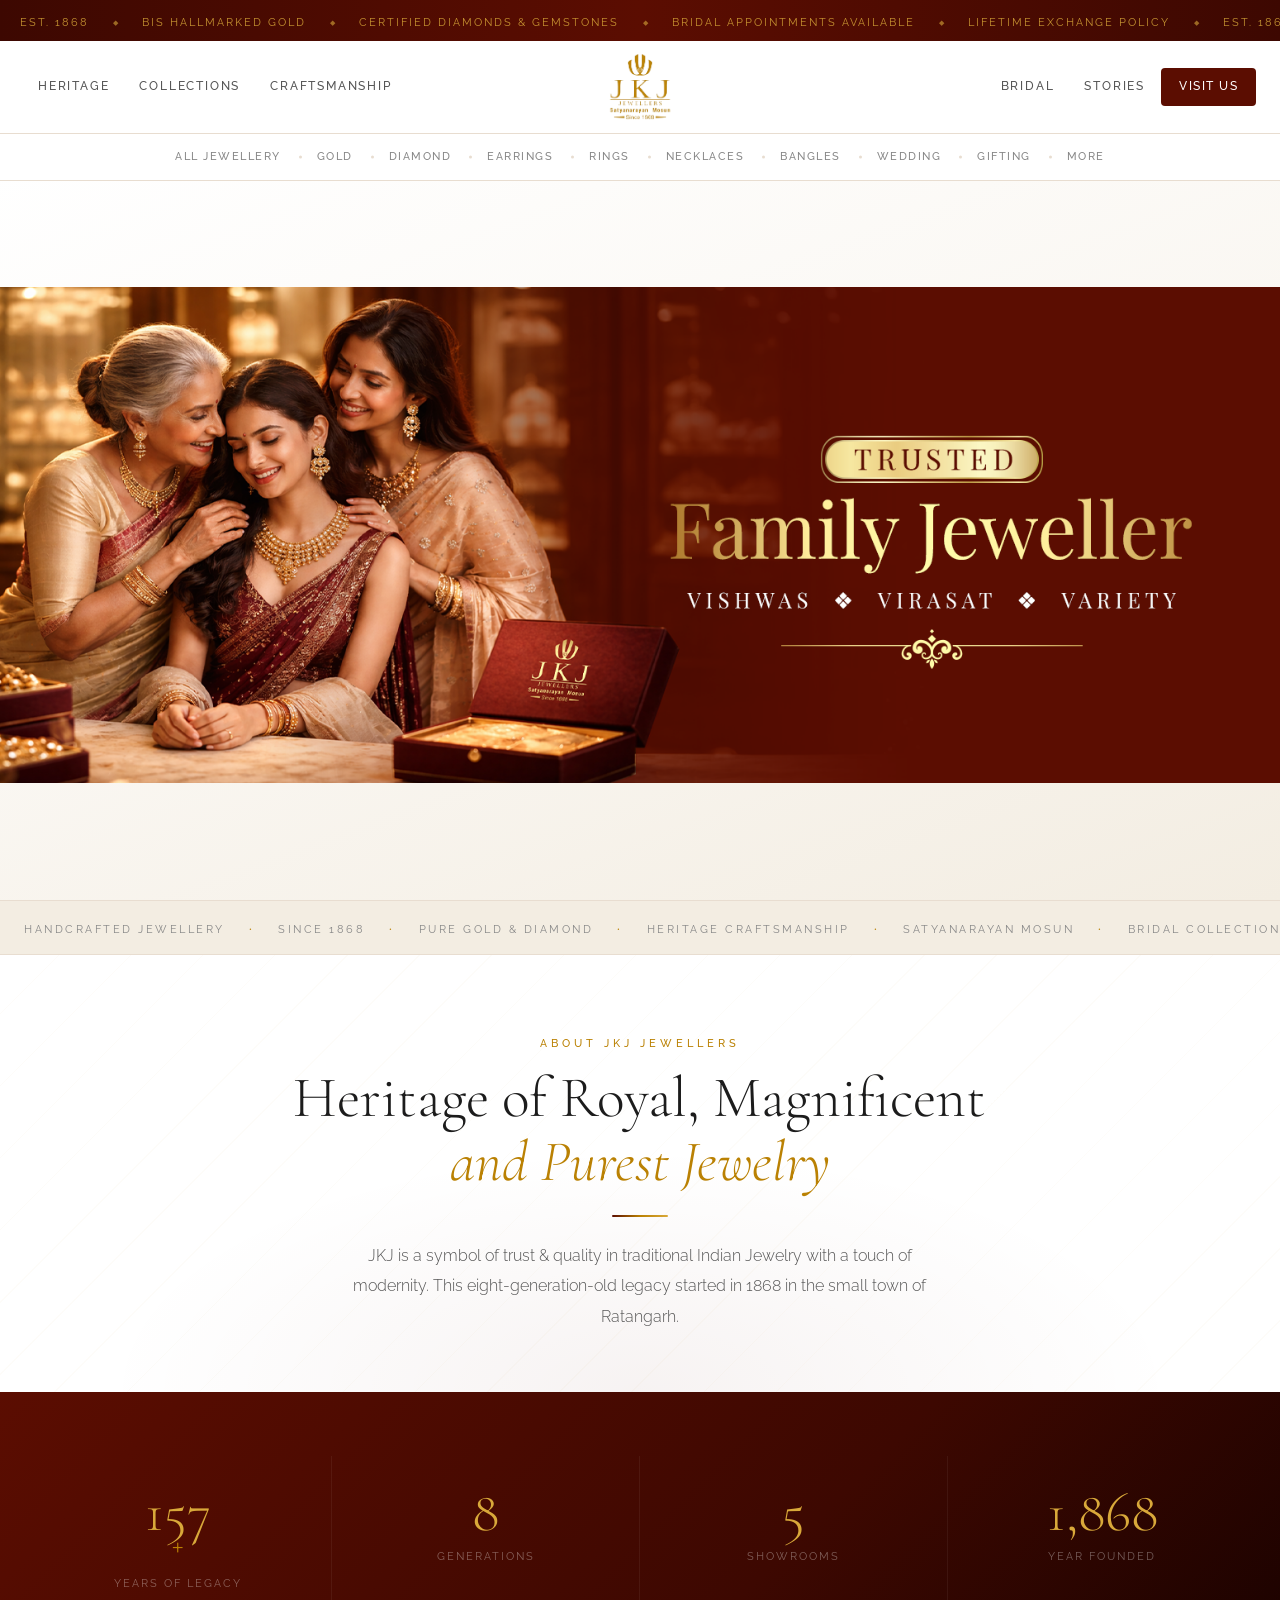
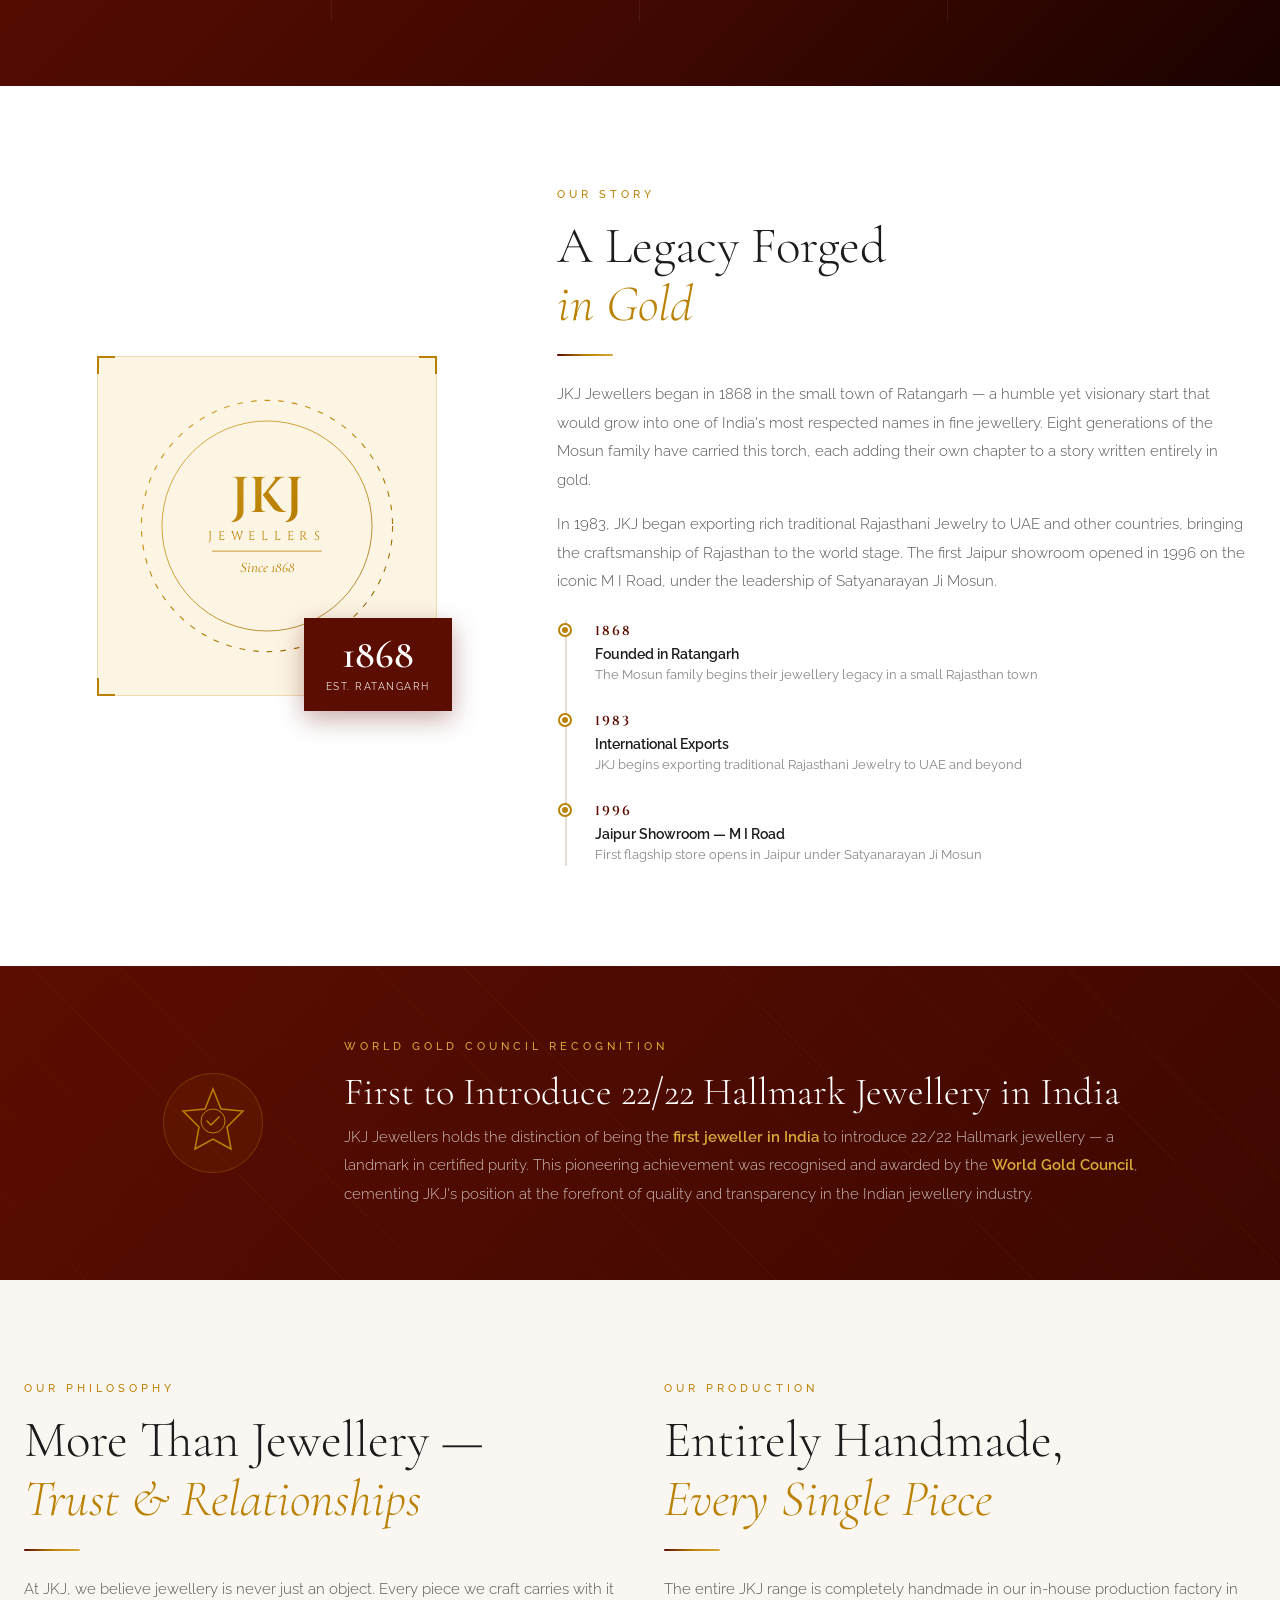
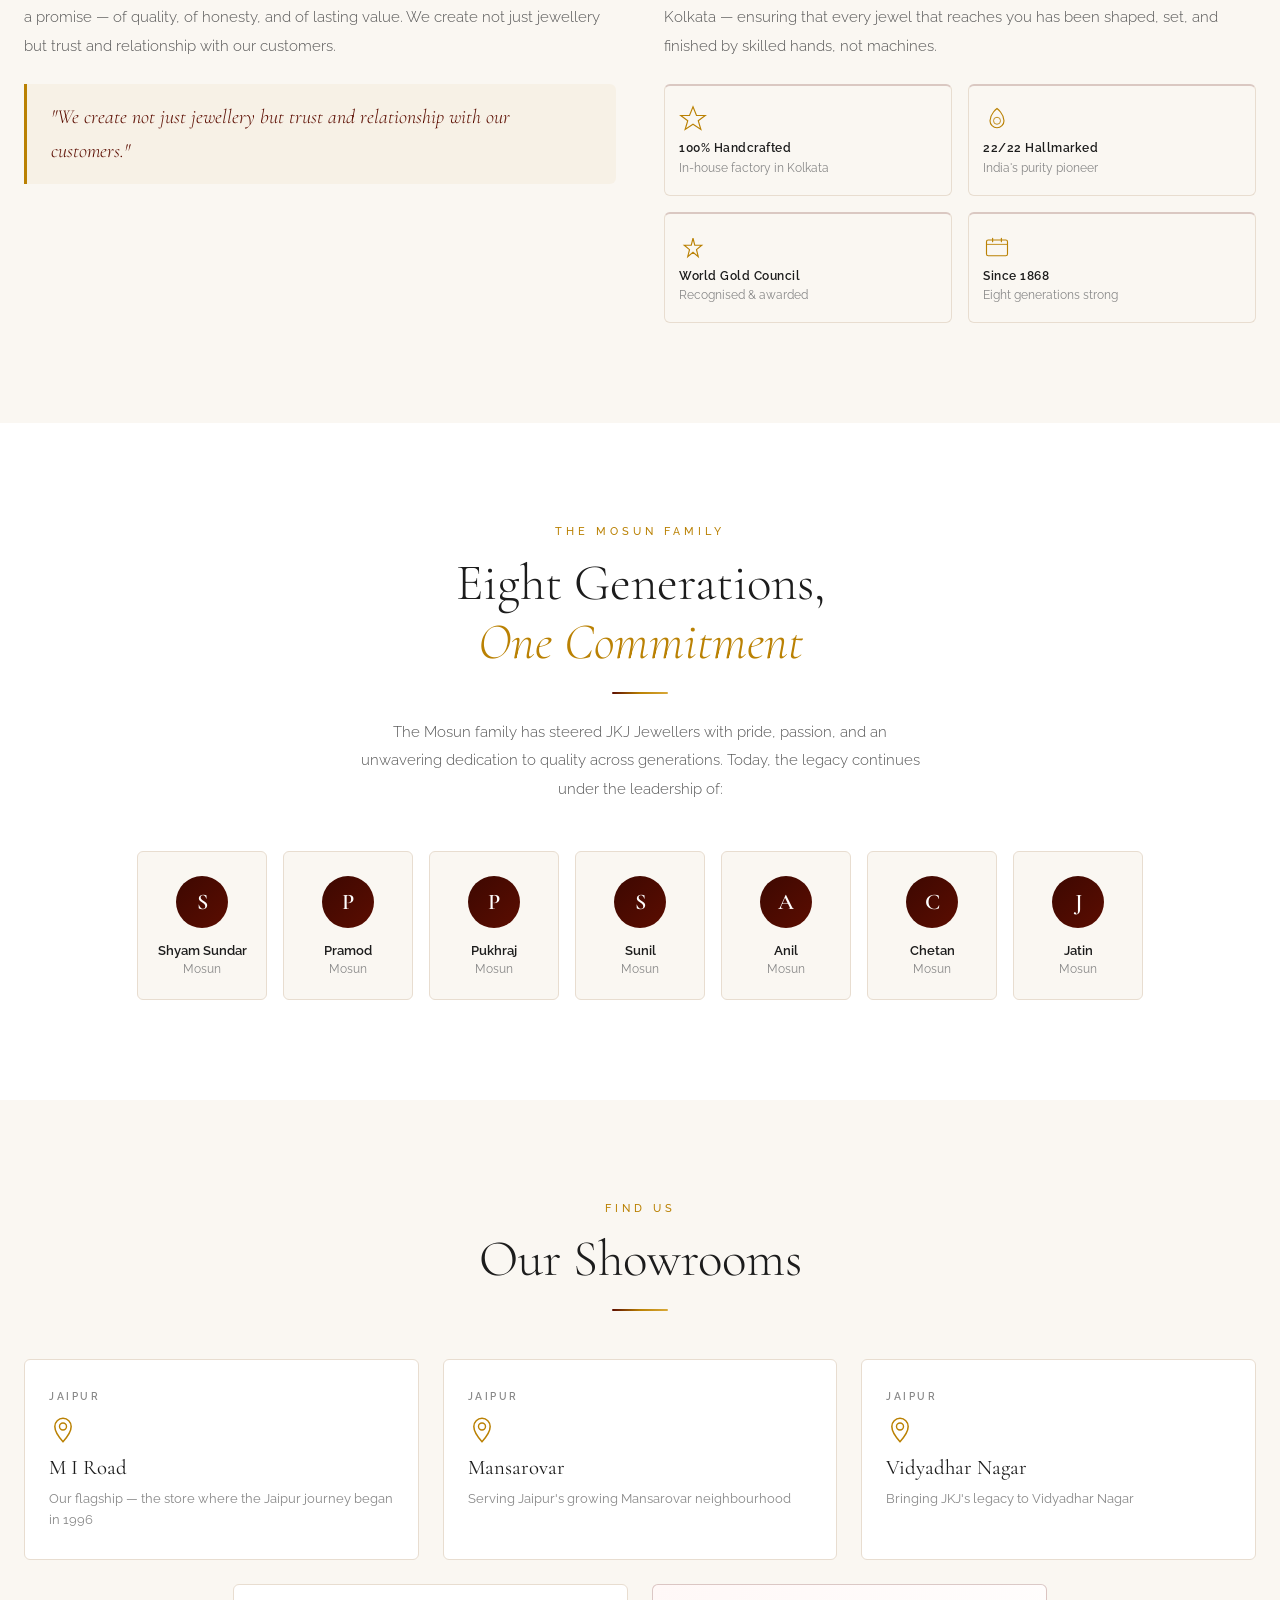
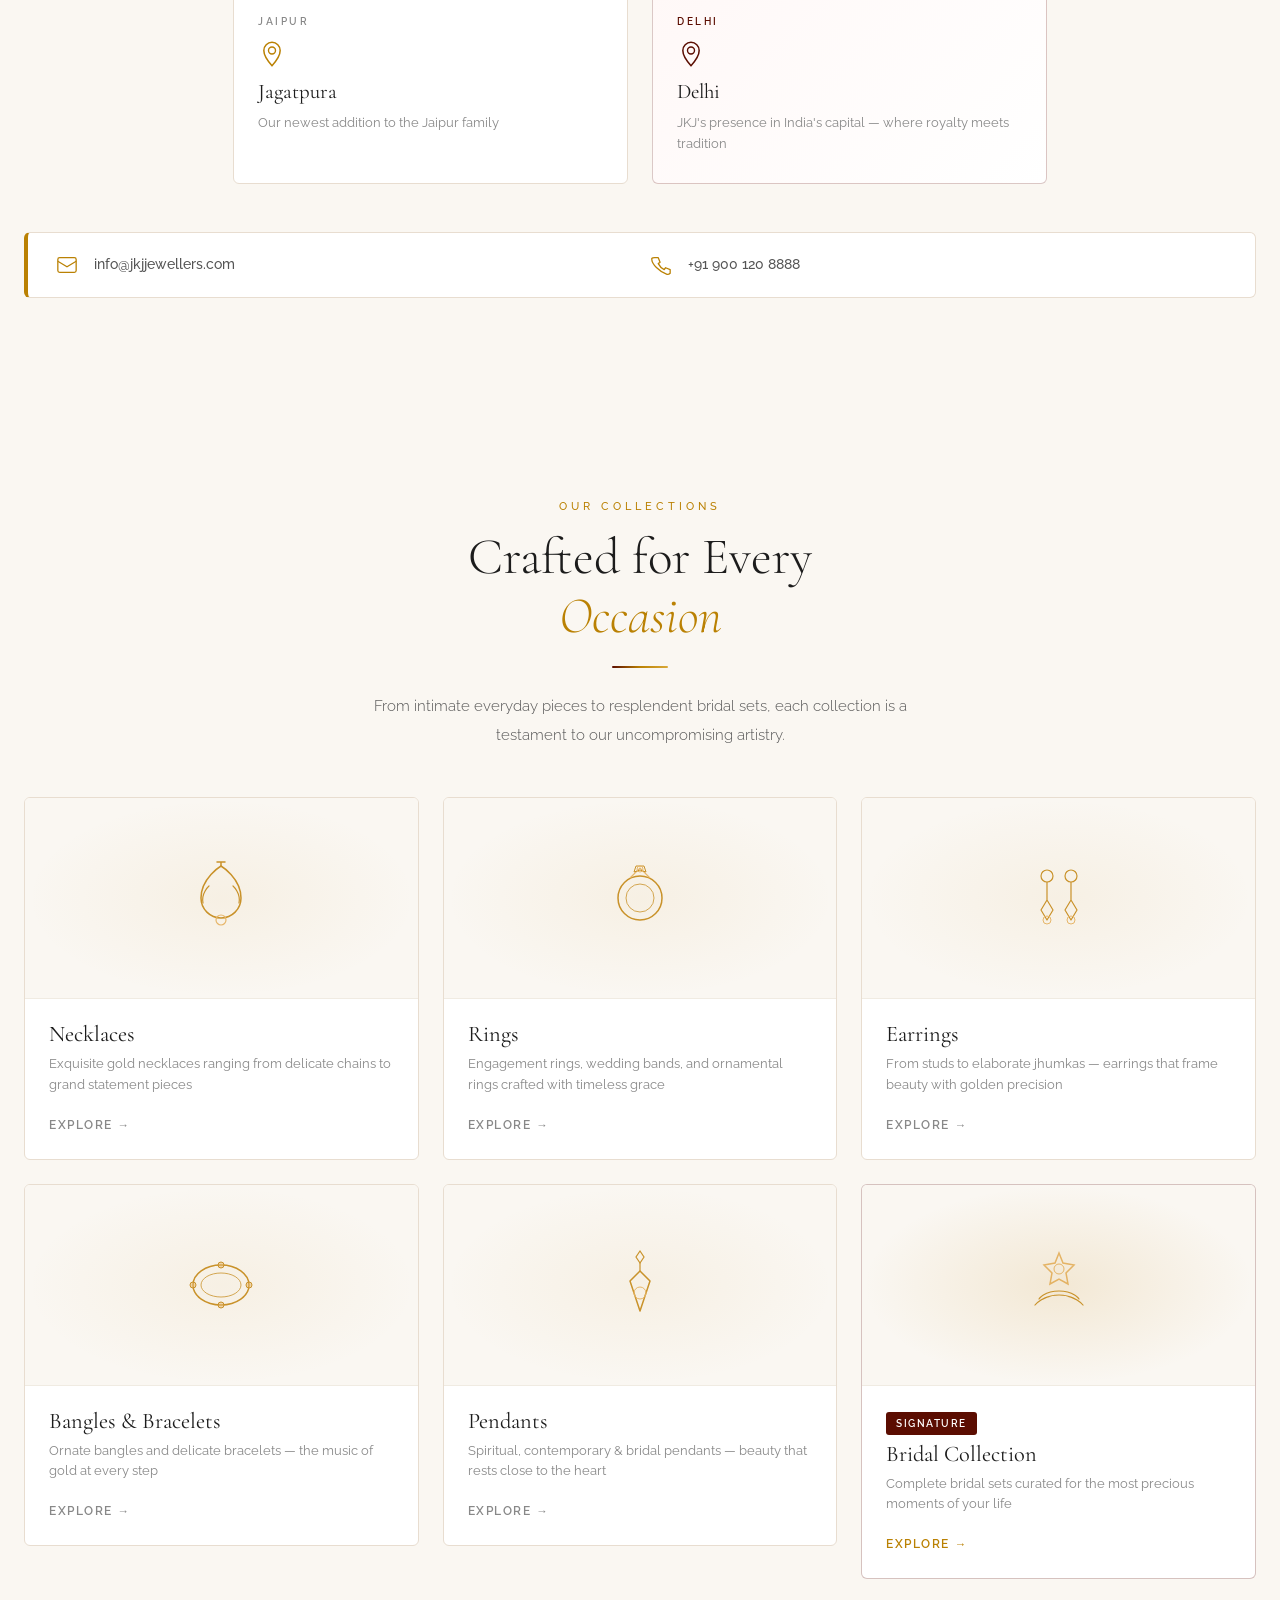
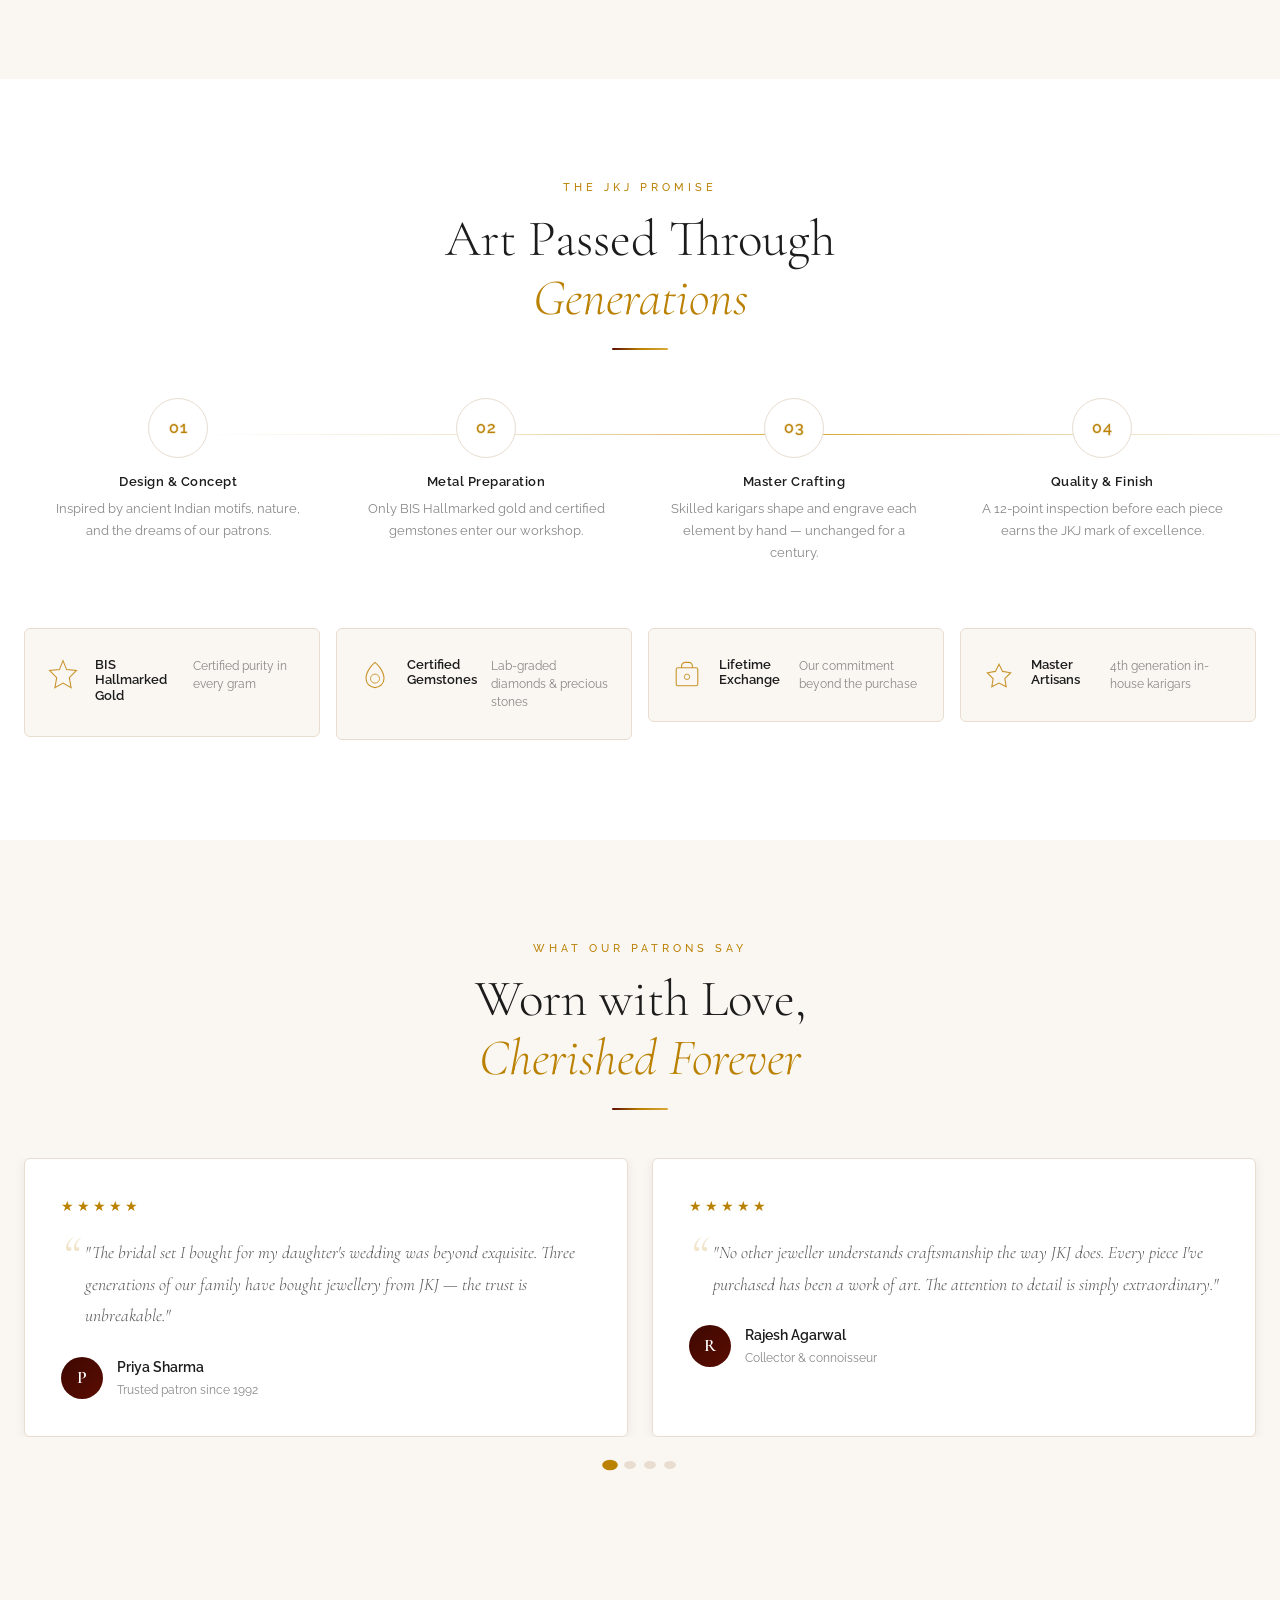
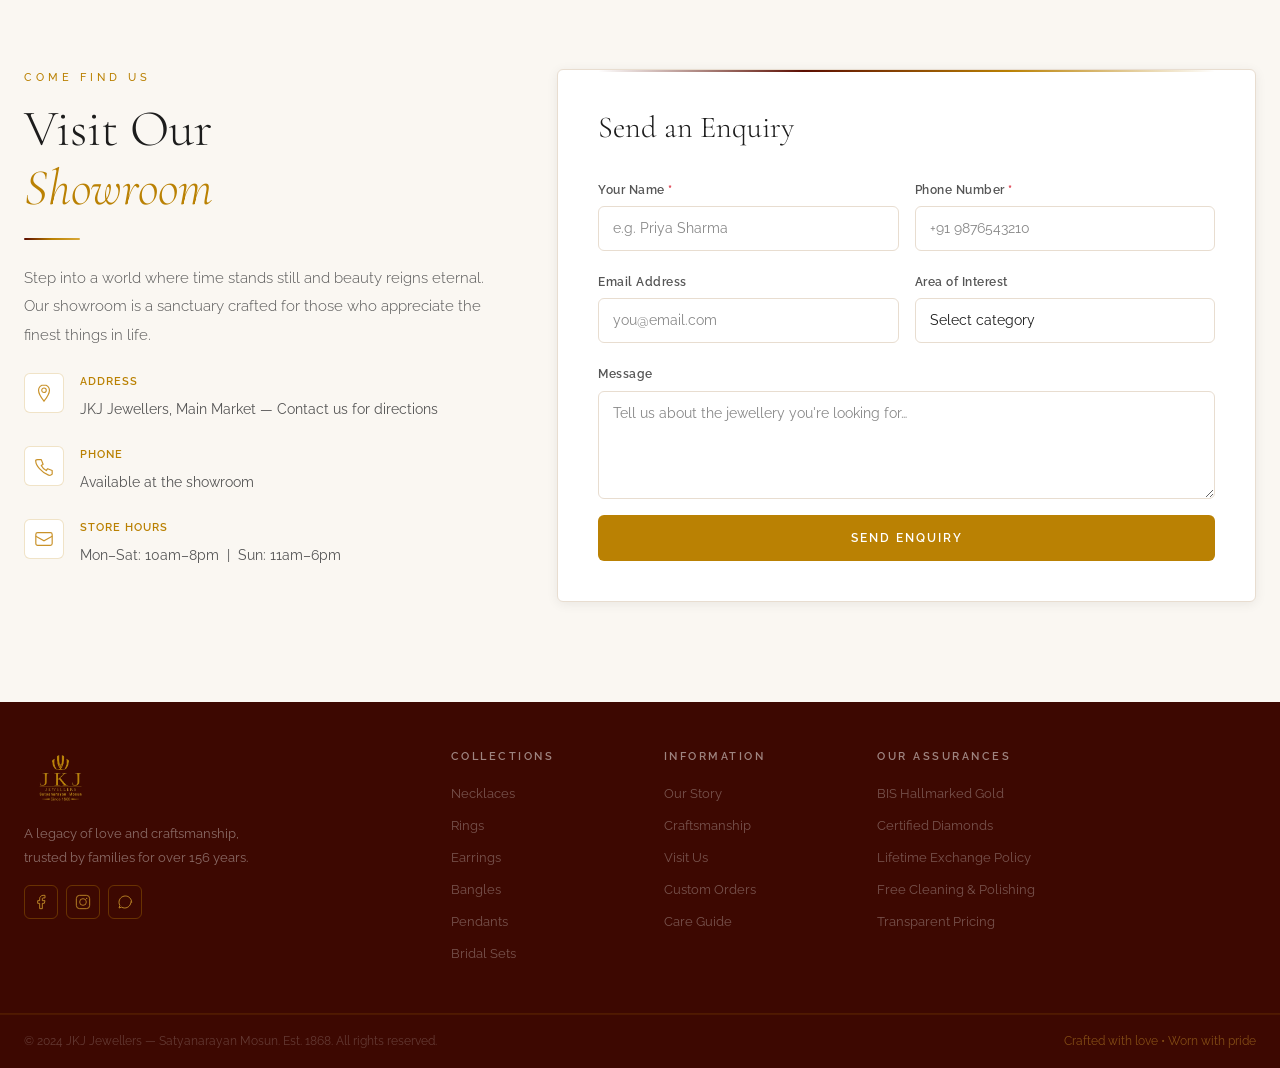
==== commit 73a63b65: "images" ====
--- a/index.html
+++ b/index.html
@@ -114,31 +114,8 @@
        HERO
        ===================================================== -->
   <section class="hero" id="home">
-    <div class="hero-bg"></div>
-    <div class="container-xxl px-3 px-md-4 h-100">
-      <div class="row align-items-center h-100 justify-content-center">
-        <div class="col-lg-7 col-xl-6 text-center">
-          <p class="hero-eyebrow reveal">Est. 1868 &nbsp;&mdash;&nbsp; Satyanarayan Mosun</p>
-          <h1 class="hero-title reveal">
-            <span>Timeless</span>
-            <em>Elegance</em>
-            <span>in Gold</span>
-          </h1>
-          <p class="hero-subtitle reveal">
-            Over a century and a half of master craftsmanship,<br class="d-none d-md-block" />
-            handed down through generations of artisans.
-          </p>
-          <div class="d-flex gap-3 justify-content-center flex-wrap reveal">
-            <a href="#collections" class="btn-primary-jkj">Explore Collections</a>
-            <a href="#heritage" class="btn-ghost-jkj">Our Story</a>
-          </div>
-        </div>
-      </div>
-    </div>
-    <div class="hero-scroll-hint">
-      <span>Scroll</span>
-      <div class="scroll-line"></div>
-    </div>
+    <img src="images/desktop_banner.png" width="100%" height="auto" class="d-none d-lg-block" alt="">
+    <img src="images/mobile_banner.png" width="100%" height="auto" class="d-lg-none d-block" alt="">
   </section>
 
   <!-- MARQUEE -->
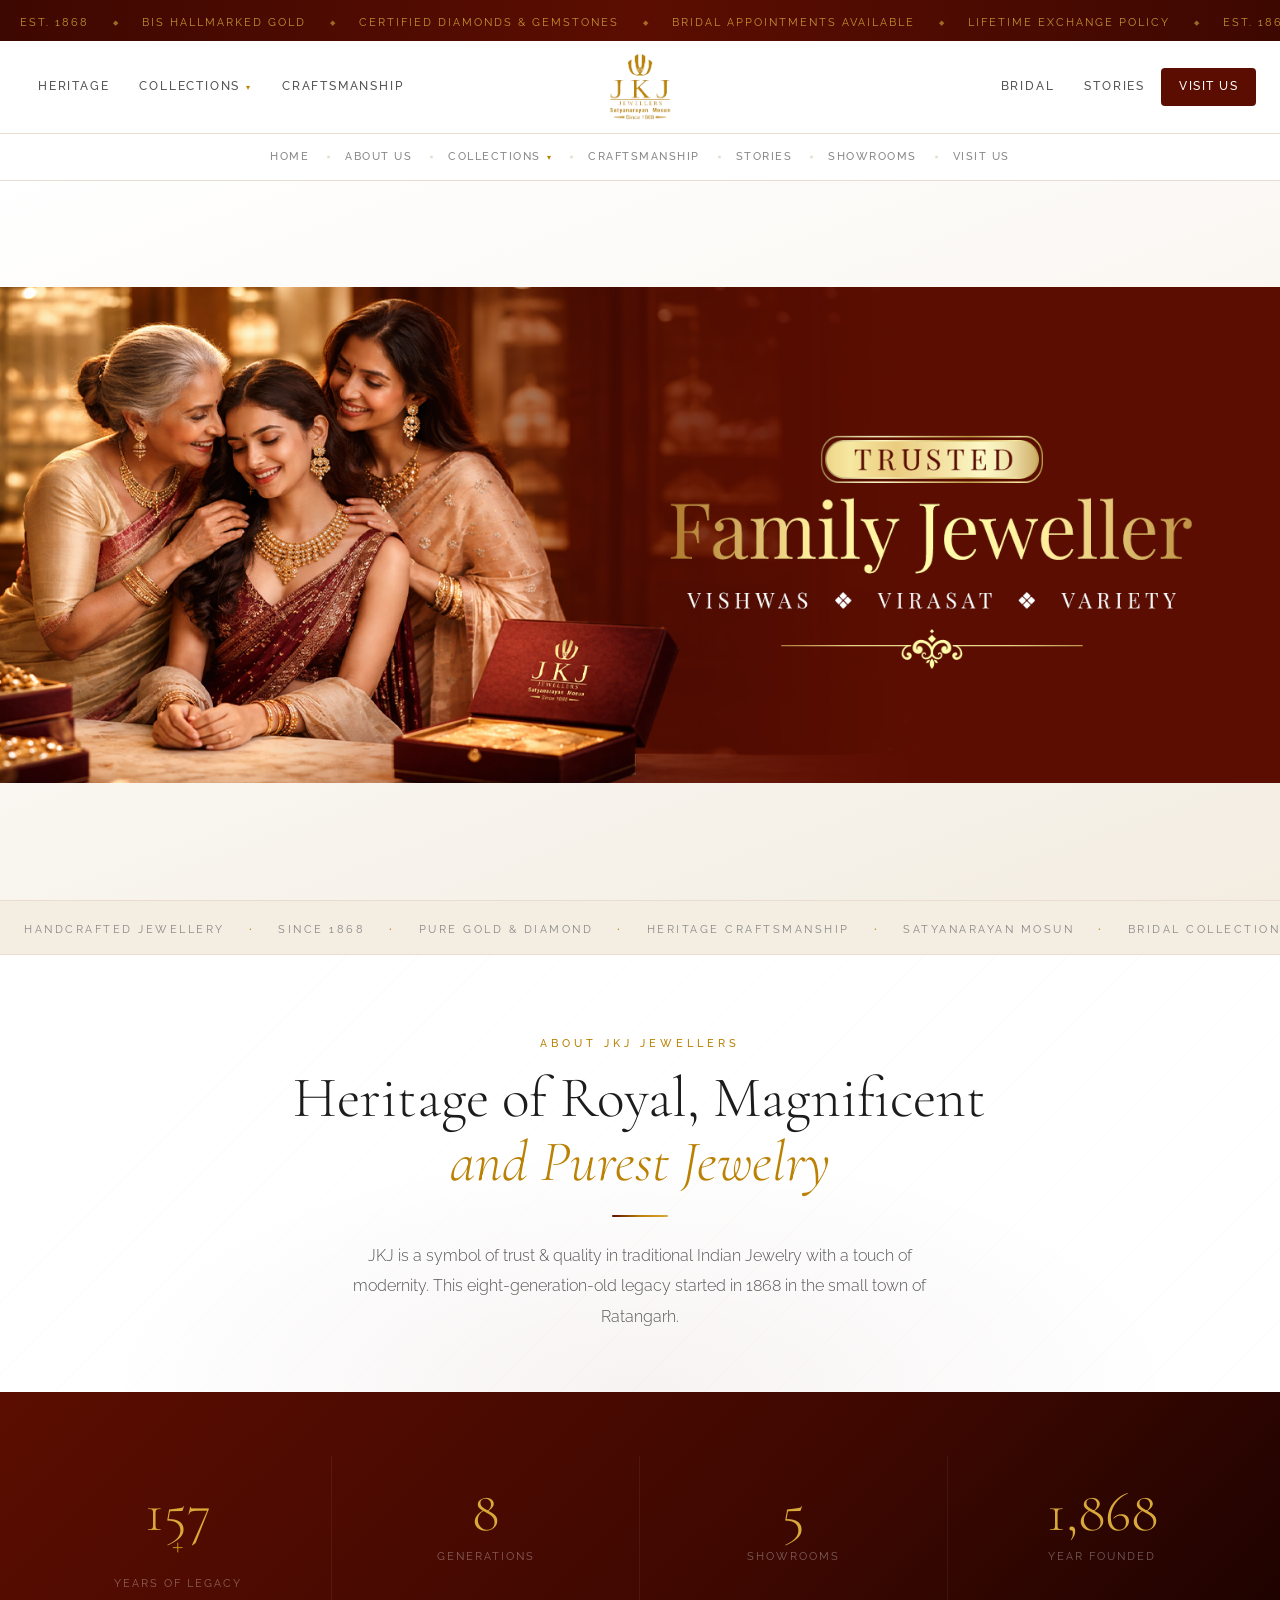
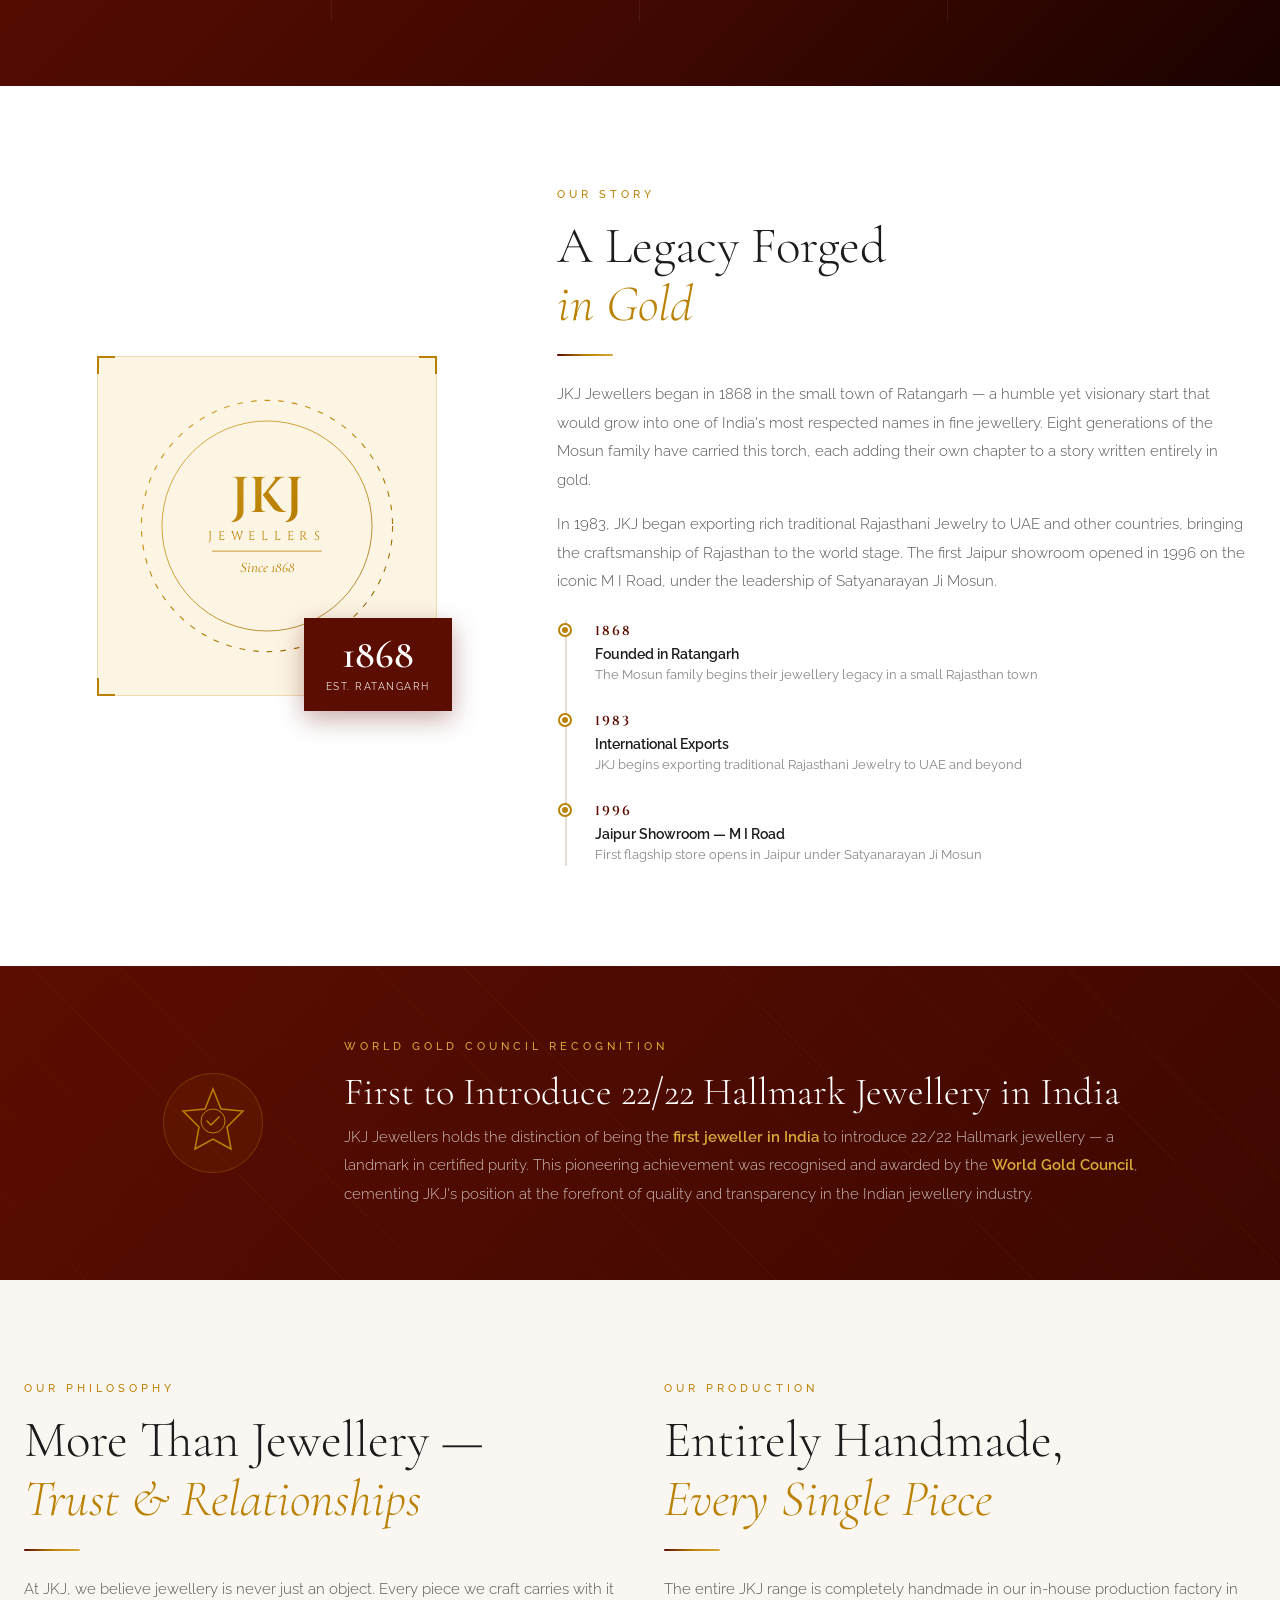
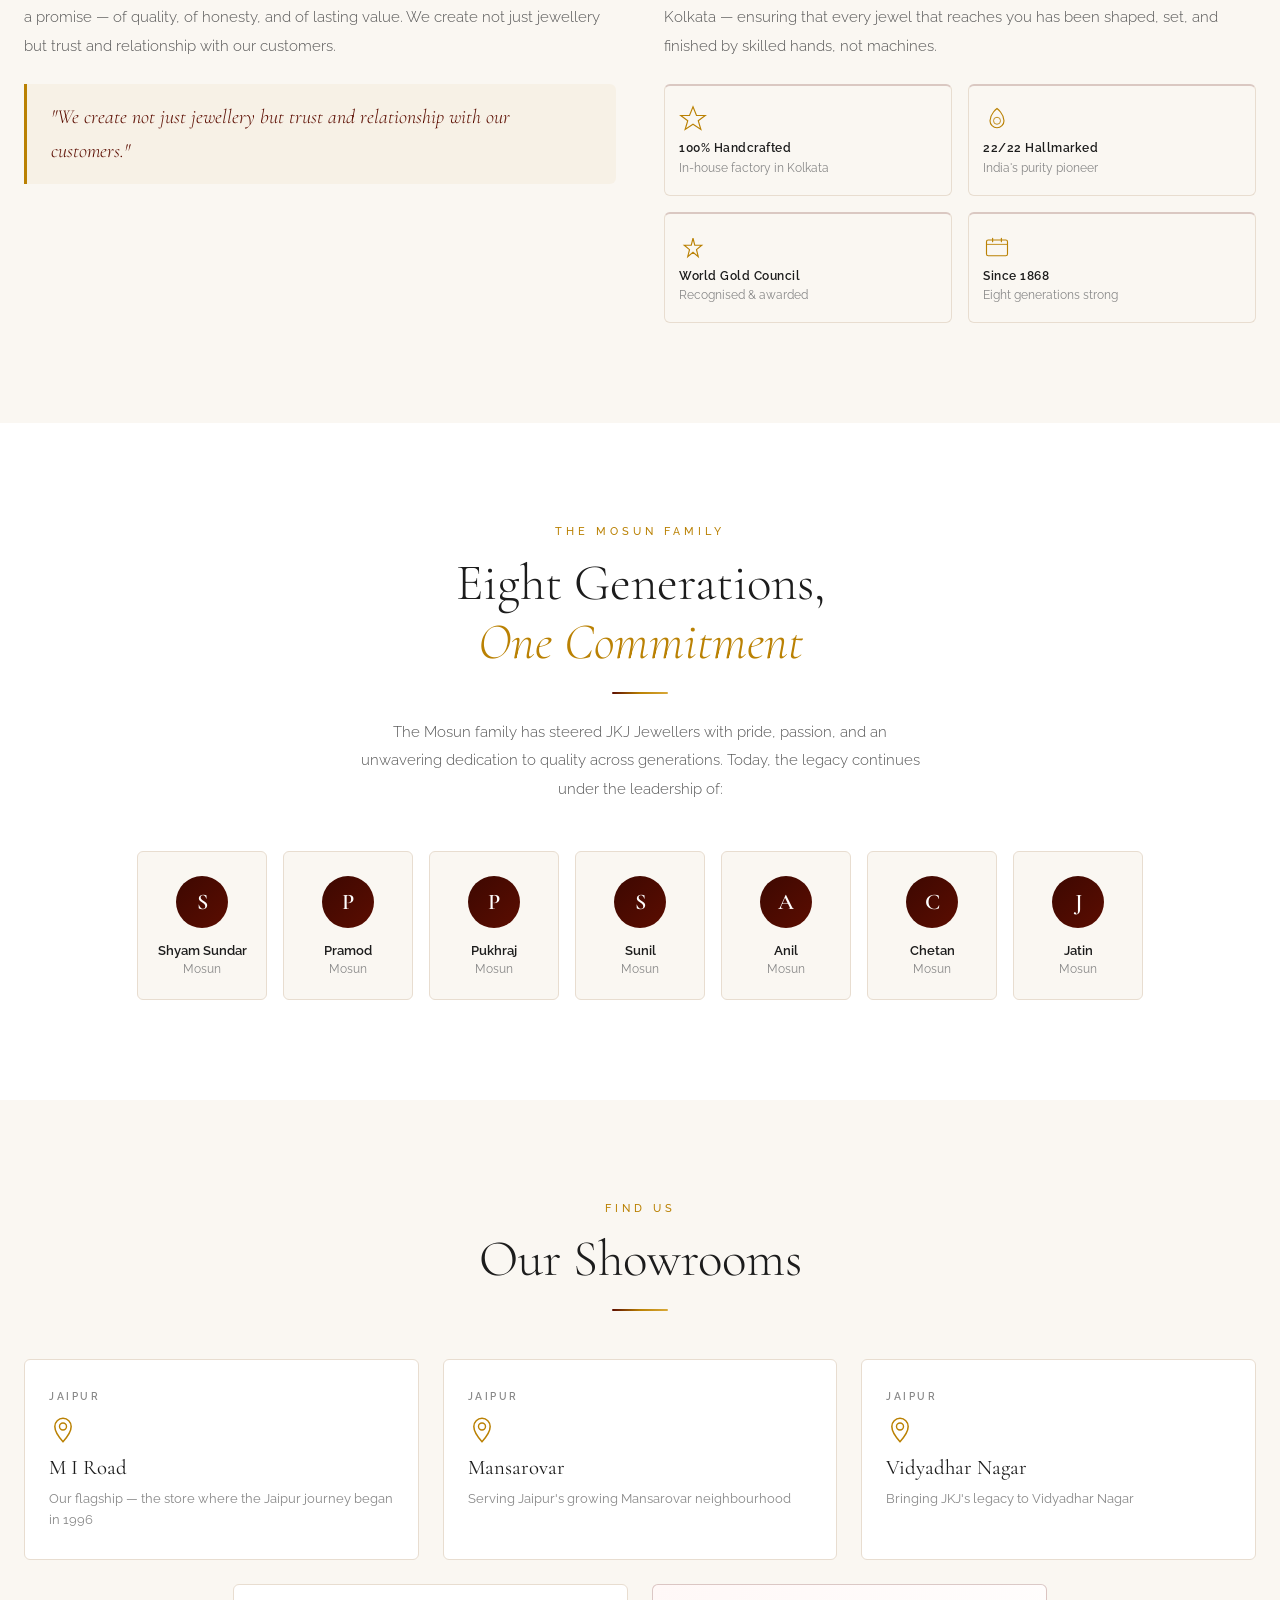
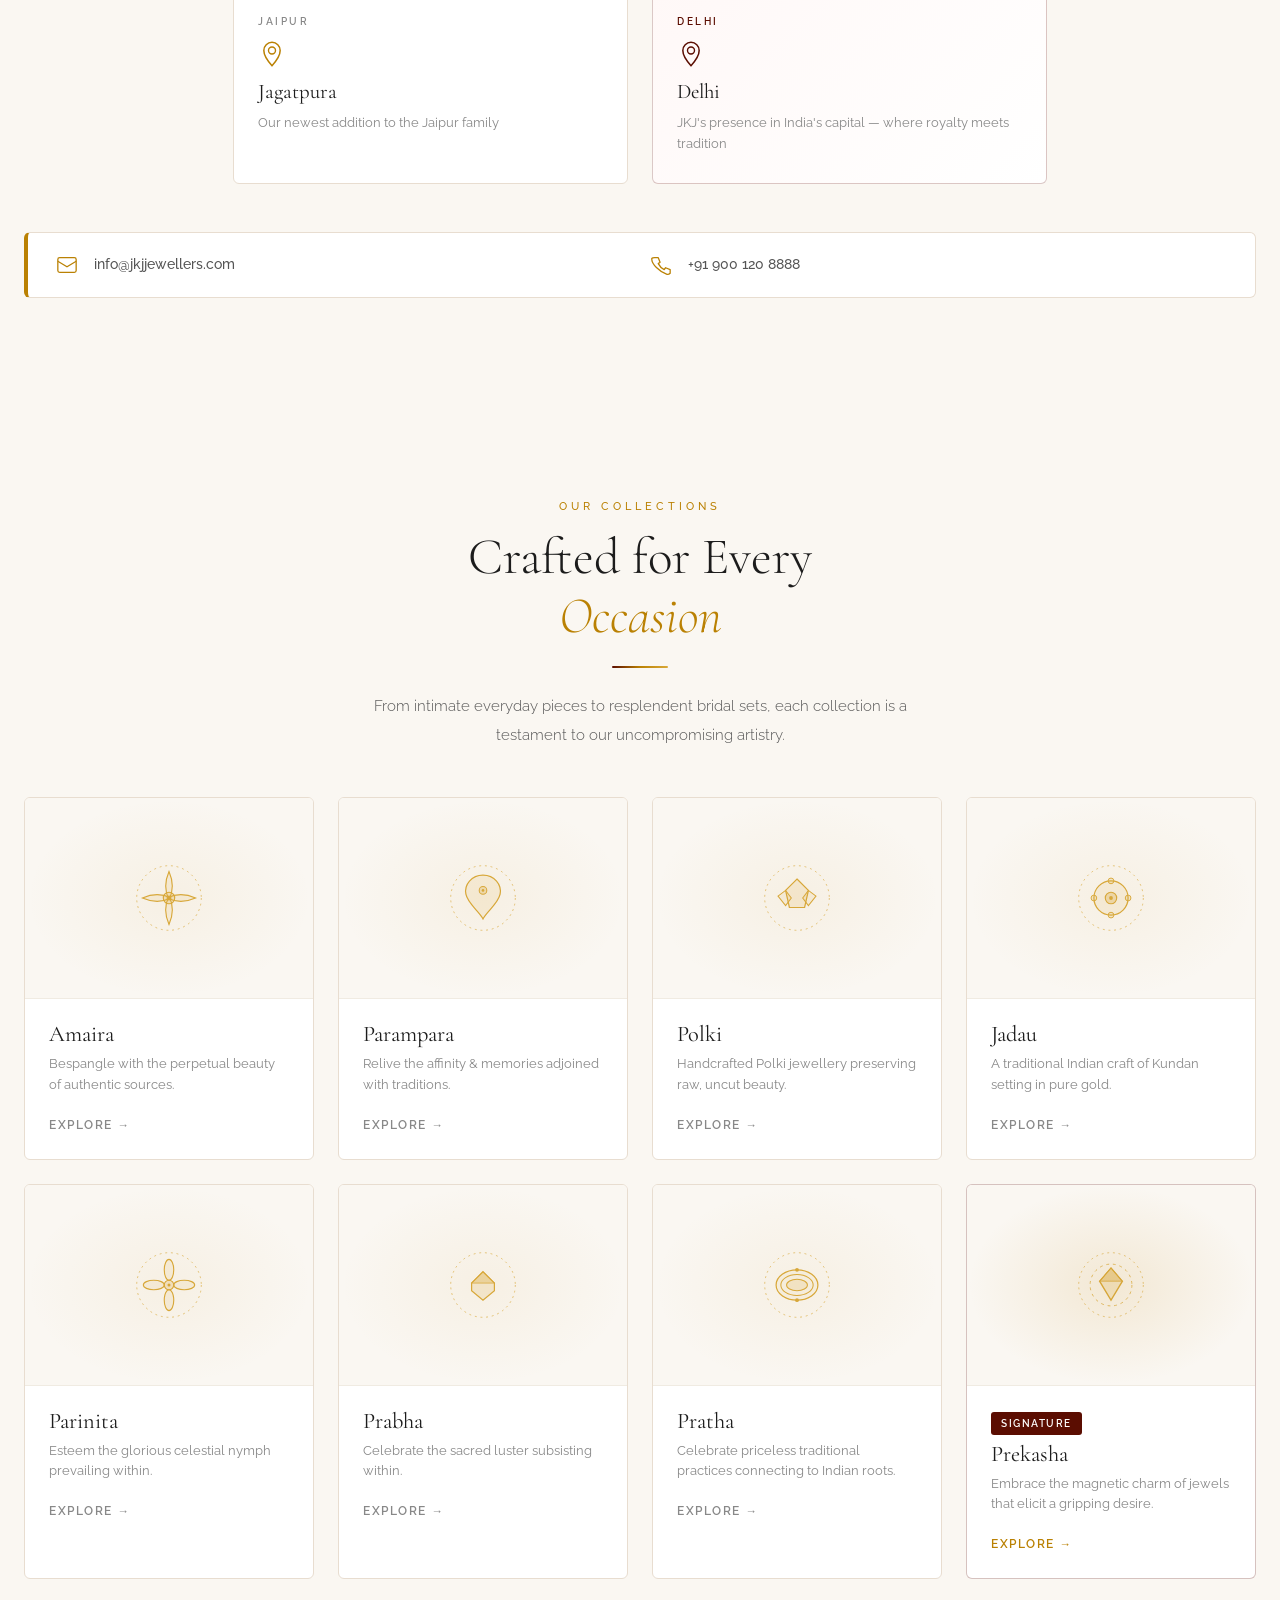
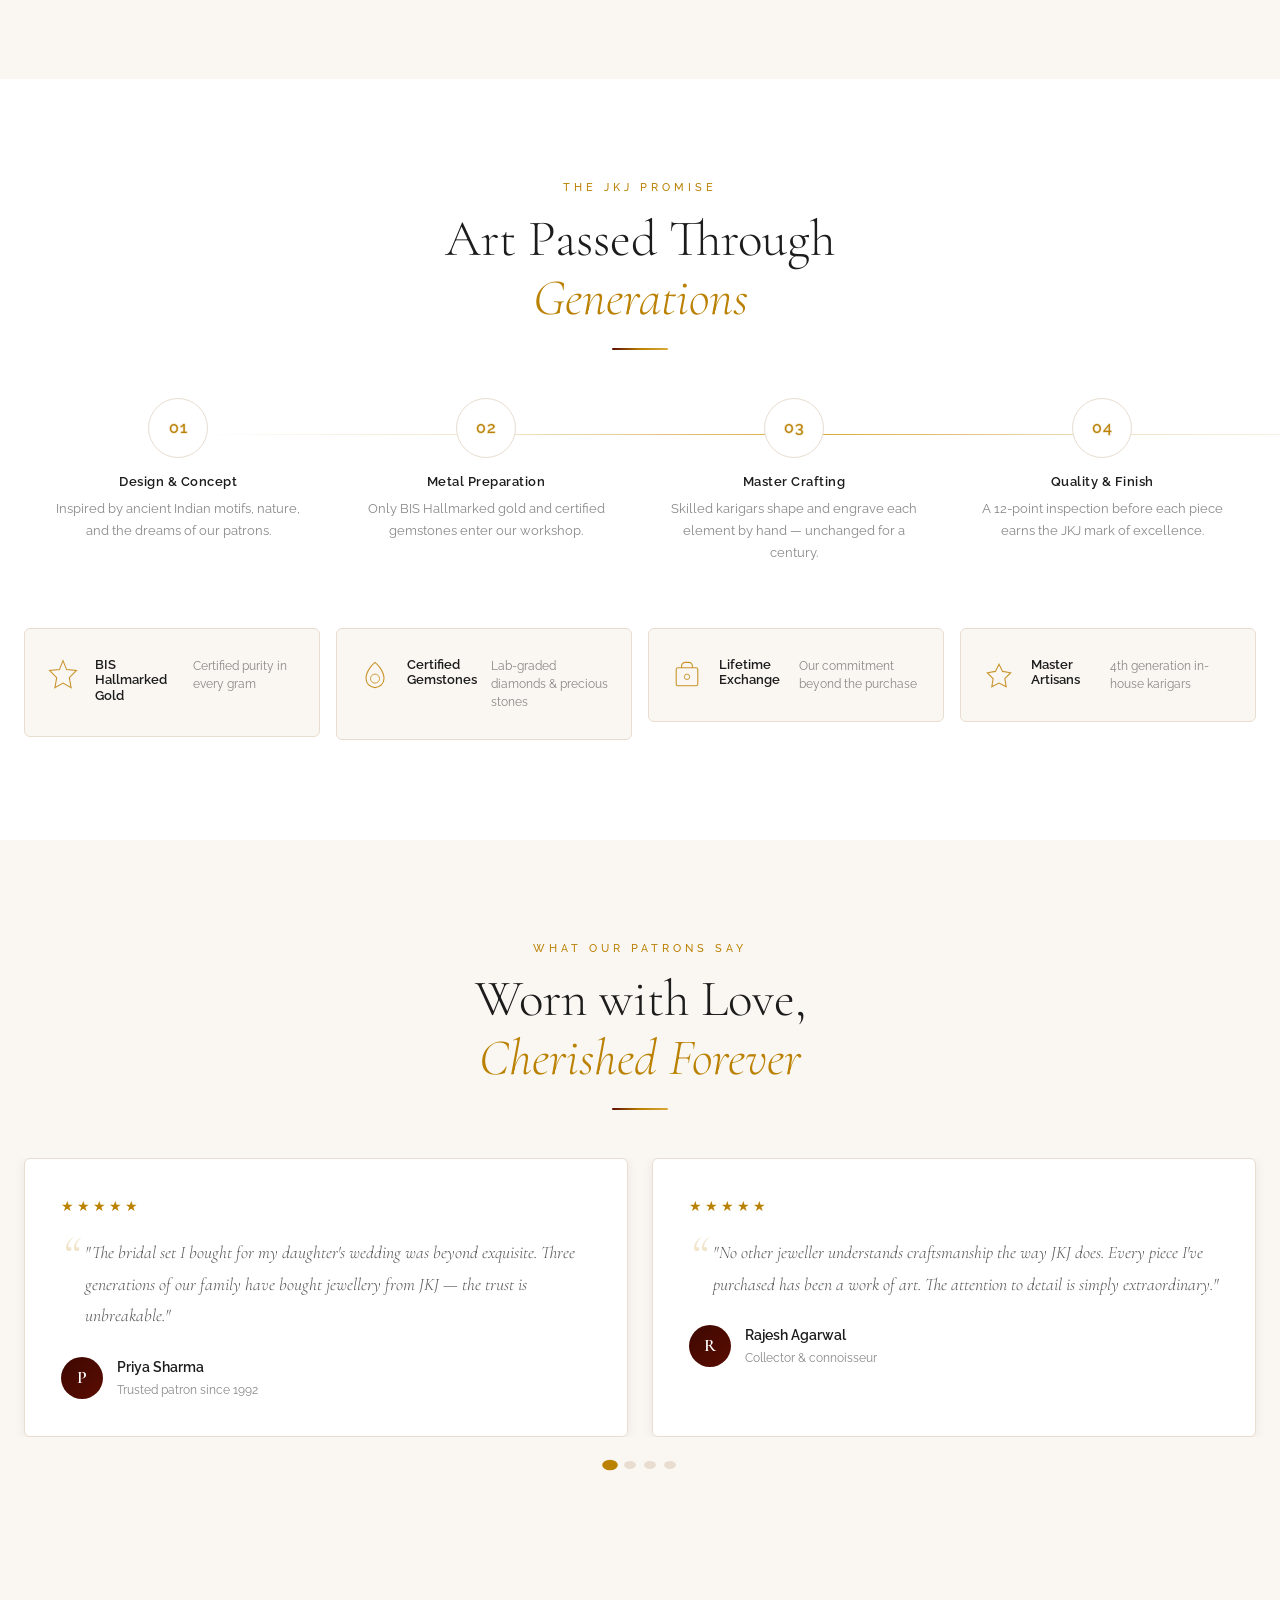
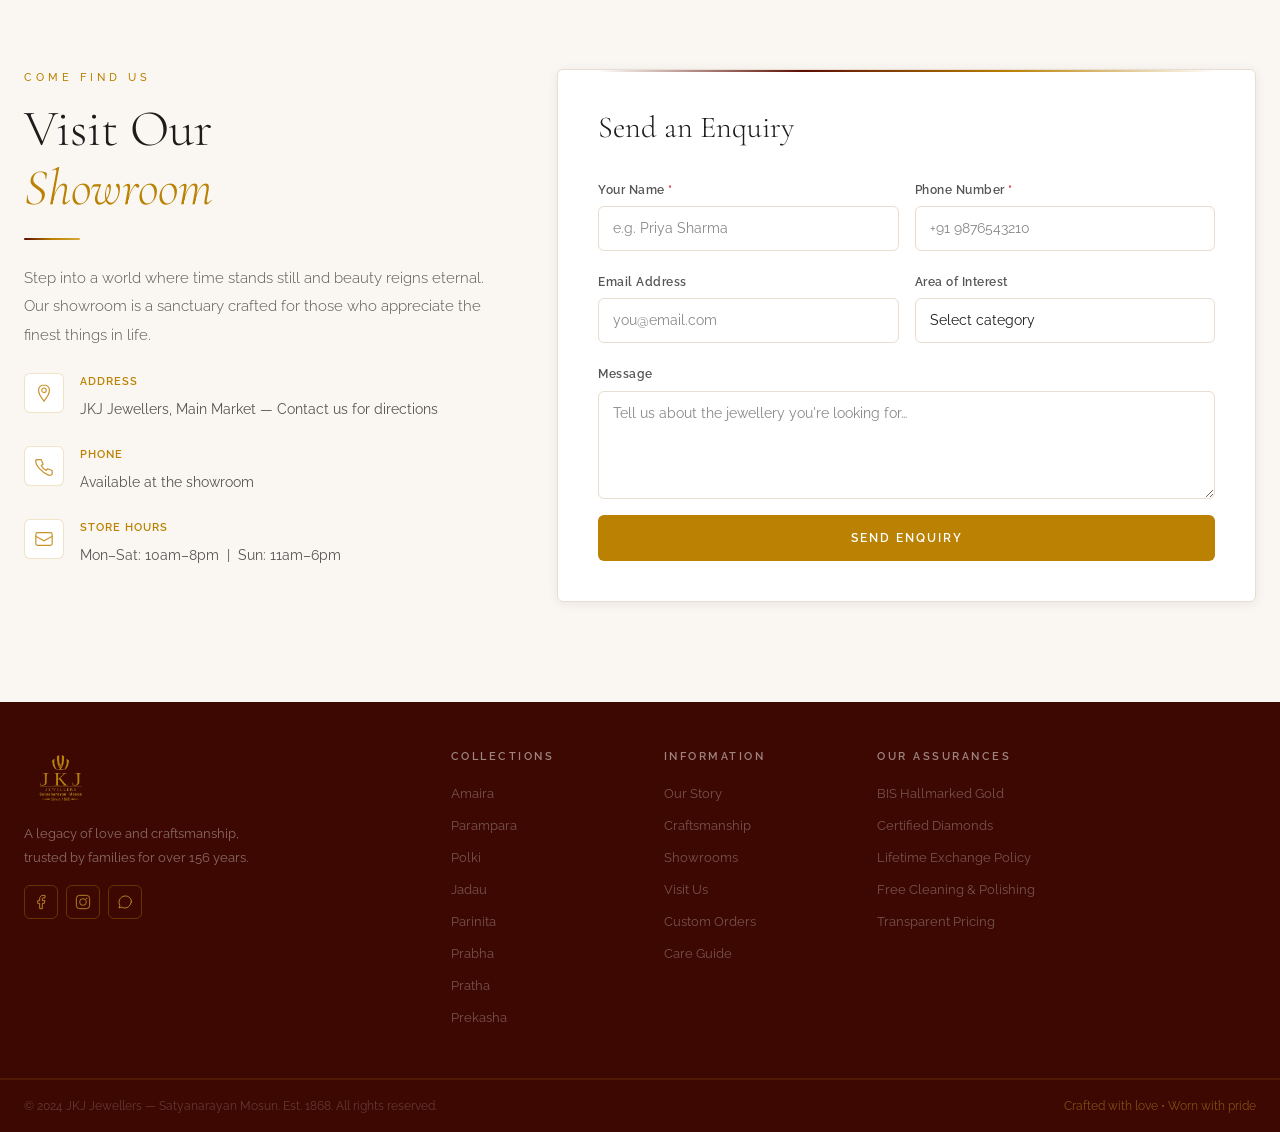
==== commit 4e9cf04f: "JKJ Website First Draft" ====
--- a/index.html
+++ b/index.html
@@ -54,13 +54,27 @@
 
           <!-- Left nav -->
           <nav class="hdr-nav hdr-nav--left">
-            <a href="#heritage" class="hdr-link">Heritage</a>
-            <a href="#collections" class="hdr-link">Collections</a>
+            <a href="about.html" class="hdr-link">Heritage</a>
+            <div class="hdr-dropdown">
+              <a href="#collections" class="hdr-link hdr-dropdown-toggle">
+                Collections <span class="hdr-caret">&#9662;</span>
+              </a>
+              <div class="hdr-dropdown-menu">
+                <a href="#collections" class="hdr-dropdown-item">Amaira</a>
+                <a href="#collections" class="hdr-dropdown-item">Parampara</a>
+                <a href="#collections" class="hdr-dropdown-item">Polki</a>
+                <a href="#collections" class="hdr-dropdown-item">Jadau</a>
+                <a href="#collections" class="hdr-dropdown-item">Parinita</a>
+                <a href="#collections" class="hdr-dropdown-item">Prabha</a>
+                <a href="#collections" class="hdr-dropdown-item">Pratha</a>
+                <a href="#collections" class="hdr-dropdown-item">Prekasha</a>
+              </div>
+            </div>
             <a href="#craftsmanship" class="hdr-link">Craftsmanship</a>
           </nav>
 
           <!-- Center logo -->
-          <a href="#home" class="header-logo">
+          <a href="index.html" class="header-logo">
             <img src="logo.webp" alt="JKJ Jewellers" />
           </a>
 
@@ -68,7 +82,7 @@
           <nav class="hdr-nav hdr-nav--right">
             <a href="#collections" class="hdr-link">Bridal</a>
             <a href="#testimonials" class="hdr-link">Stories</a>
-            <a href="#contact" class="hdr-link hdr-link--cta">Visit Us</a>
+            <a href="contact.html" class="hdr-link hdr-link--cta">Visit Us</a>
           </nav>
 
           <!-- Mobile hamburger (visible only on small screens) -->
@@ -84,28 +98,55 @@
     <div class="header-nav-wrap">
       <div class="container-xxl px-3 px-md-4">
         <nav class="cat-nav" id="catNav">
-          <a href="#collections" class="cat-nav-item active">All Jewellery</a>
-          <a href="#collections" class="cat-nav-item">Gold</a>
-          <a href="#collections" class="cat-nav-item">Diamond</a>
-          <a href="#collections" class="cat-nav-item">Earrings</a>
-          <a href="#collections" class="cat-nav-item">Rings</a>
-          <a href="#collections" class="cat-nav-item">Necklaces</a>
-          <a href="#collections" class="cat-nav-item">Bangles</a>
-          <a href="#collections" class="cat-nav-item">Wedding</a>
-          <a href="#contact"     class="cat-nav-item">Gifting</a>
-          <a href="#collections" class="cat-nav-item">More</a>
+          <a href="index.html" class="cat-nav-item active">Home</a>
+          <a href="about.html" class="cat-nav-item">About Us</a>
+          <div class="cat-nav-dropdown">
+            <a href="#collections" class="cat-nav-item cat-nav-toggle">
+              Collections <span class="cat-caret">&#9662;</span>
+            </a>
+            <div class="cat-nav-menu">
+              <a href="#collections" class="cat-menu-item">Amaira</a>
+              <a href="#collections" class="cat-menu-item">Parampara</a>
+              <a href="#collections" class="cat-menu-item">Polki</a>
+              <a href="#collections" class="cat-menu-item">Jadau</a>
+              <a href="#collections" class="cat-menu-item">Parinita</a>
+              <a href="#collections" class="cat-menu-item">Prabha</a>
+              <a href="#collections" class="cat-menu-item">Pratha</a>
+              <a href="#collections" class="cat-menu-item">Prekasha</a>
+            </div>
+          </div>
+          <a href="#craftsmanship" class="cat-nav-item">Craftsmanship</a>
+          <a href="#testimonials" class="cat-nav-item">Stories</a>
+          <a href="stores.html" class="cat-nav-item">Showrooms</a>
+          <a href="contact.html" class="cat-nav-item">Visit Us</a>
         </nav>
       </div>
     </div>
 
     <!-- Mobile menu -->
     <div class="mobile-menu" id="mobileMenu">
-      <a href="#heritage">Heritage</a>
-      <a href="#collections">Collections</a>
+      <a href="about.html">Heritage</a>
+      <div class="mobile-submenu">
+        <button class="mobile-submenu-toggle" type="button" aria-expanded="false">
+          <span>Collections</span>
+          <span class="ms-caret">&#9662;</span>
+        </button>
+        <div class="mobile-submenu-list">
+          <a href="#collections">Amaira</a>
+          <a href="#collections">Parampara</a>
+          <a href="#collections">Polki</a>
+          <a href="#collections">Jadau</a>
+          <a href="#collections">Parinita</a>
+          <a href="#collections">Prabha</a>
+          <a href="#collections">Pratha</a>
+          <a href="#collections">Prekasha</a>
+        </div>
+      </div>
       <a href="#craftsmanship">Craftsmanship</a>
       <a href="#collections">Bridal</a>
       <a href="#testimonials">Stories</a>
-      <a href="#contact">Visit Us</a>
+      <a href="stores.html">Showrooms</a>
+      <a href="contact.html">Visit Us</a>
     </div>
 
   </header>
@@ -499,137 +540,219 @@
 
       <div class="row g-4">
 
-        <!-- Necklaces -->
-        <div class="col-sm-6 col-lg-4 reveal" style="--delay:0s">
-          <div class="coll-card">
-            <div class="coll-visual">
-              <div class="coll-visual-bg"></div>
-              <svg width="80" height="80" viewBox="0 0 80 80" fill="none">
-                <path d="M40 8C40 8 20 20 20 40C20 51 29 60 40 60C51 60 60 51 60 40C60 20 40 8 40 8Z" stroke="#C9922A" stroke-width="1.5" fill="none"/>
-                <path d="M28 28C28 28 20 35 22 45" stroke="#C9922A" stroke-width="1.2" fill="none" stroke-linecap="round"/>
-                <path d="M52 28C52 28 60 35 58 45" stroke="#C9922A" stroke-width="1.2" fill="none" stroke-linecap="round"/>
-                <circle cx="40" cy="62" r="5" stroke="#E8B86D" stroke-width="1.2" fill="none"/>
-                <path d="M40 8L40 4M36 4L44 4" stroke="#C9922A" stroke-width="1.5" stroke-linecap="round"/>
-              </svg>
-              <div class="coll-shimmer"></div>
-            </div>
-            <div class="coll-body">
-              <h5>Necklaces</h5>
-              <p>Exquisite gold necklaces ranging from delicate chains to grand statement pieces</p>
-              <a href="#contact" class="coll-link">Explore <span>&rarr;</span></a>
-            </div>
-          </div>
-        </div>
-
-        <!-- Rings -->
-        <div class="col-sm-6 col-lg-4 reveal" style="--delay:0.1s">
-          <div class="coll-card">
-            <div class="coll-visual">
-              <div class="coll-visual-bg"></div>
-              <svg width="80" height="80" viewBox="0 0 80 80" fill="none">
-                <circle cx="40" cy="40" r="22" stroke="#C9922A" stroke-width="1.5" fill="none"/>
-                <circle cx="40" cy="40" r="14" stroke="#C9922A" stroke-width="0.8" fill="none"/>
-                <path d="M30 20L40 10L50 20" stroke="#E8B86D" stroke-width="1.2" fill="none"/>
-                <path d="M36 8L44 8L46 14L40 12L34 14Z" stroke="#C9922A" stroke-width="1" fill="none"/>
-                <circle cx="40" cy="11" r="3" stroke="#E8B86D" stroke-width="1"/>
-              </svg>
-              <div class="coll-shimmer"></div>
-            </div>
-            <div class="coll-body">
-              <h5>Rings</h5>
-              <p>Engagement rings, wedding bands, and ornamental rings crafted with timeless grace</p>
-              <a href="#contact" class="coll-link">Explore <span>&rarr;</span></a>
-            </div>
-          </div>
-        </div>
-
-        <!-- Earrings -->
-        <div class="col-sm-6 col-lg-4 reveal" style="--delay:0.2s">
-          <div class="coll-card">
-            <div class="coll-visual">
-              <div class="coll-visual-bg"></div>
-              <svg width="80" height="80" viewBox="0 0 80 80" fill="none">
-                <circle cx="28" cy="18" r="6" stroke="#C9922A" stroke-width="1.2" fill="none"/>
-                <path d="M28 24L28 42L22 52L28 62L34 52L28 42" stroke="#C9922A" stroke-width="1.2" fill="none" stroke-linejoin="round"/>
-                <circle cx="52" cy="18" r="6" stroke="#C9922A" stroke-width="1.2" fill="none"/>
-                <path d="M52 24L52 42L46 52L52 62L58 52L52 42" stroke="#C9922A" stroke-width="1.2" fill="none" stroke-linejoin="round"/>
-                <circle cx="28" cy="62" r="4" stroke="#E8B86D" stroke-width="1"/>
-                <circle cx="52" cy="62" r="4" stroke="#E8B86D" stroke-width="1"/>
-              </svg>
-              <div class="coll-shimmer"></div>
-            </div>
-            <div class="coll-body">
-              <h5>Earrings</h5>
-              <p>From studs to elaborate jhumkas — earrings that frame beauty with golden precision</p>
-              <a href="#contact" class="coll-link">Explore <span>&rarr;</span></a>
-            </div>
-          </div>
-        </div>
-
-        <!-- Bangles -->
-        <div class="col-sm-6 col-lg-4 reveal" style="--delay:0.3s">
-          <div class="coll-card">
-            <div class="coll-visual">
-              <div class="coll-visual-bg"></div>
-              <svg width="80" height="80" viewBox="0 0 80 80" fill="none">
-                <ellipse cx="40" cy="40" rx="28" ry="20" stroke="#C9922A" stroke-width="1.5" fill="none"/>
-                <ellipse cx="40" cy="40" rx="20" ry="12" stroke="#C9922A" stroke-width="0.8" fill="none"/>
-                <circle cx="40" cy="20" r="3" fill="#E8B86D" fill-opacity="0.5" stroke="#C9922A" stroke-width="1"/>
-                <circle cx="68" cy="40" r="3" fill="#E8B86D" fill-opacity="0.5" stroke="#C9922A" stroke-width="1"/>
-                <circle cx="12" cy="40" r="3" fill="#E8B86D" fill-opacity="0.5" stroke="#C9922A" stroke-width="1"/>
-                <circle cx="40" cy="60" r="3" fill="#E8B86D" fill-opacity="0.5" stroke="#C9922A" stroke-width="1"/>
-              </svg>
-              <div class="coll-shimmer"></div>
-            </div>
-            <div class="coll-body">
-              <h5>Bangles &amp; Bracelets</h5>
-              <p>Ornate bangles and delicate bracelets — the music of gold at every step</p>
-              <a href="#contact" class="coll-link">Explore <span>&rarr;</span></a>
-            </div>
-          </div>
-        </div>
-
-        <!-- Pendants -->
-        <div class="col-sm-6 col-lg-4 reveal" style="--delay:0.4s">
-          <div class="coll-card">
-            <div class="coll-visual">
-              <div class="coll-visual-bg"></div>
-              <svg width="80" height="80" viewBox="0 0 80 80" fill="none">
-                <path d="M40 6L44 12L40 18L36 12Z" stroke="#C9922A" stroke-width="1.2" fill="none"/>
-                <path d="M40 18L40 26" stroke="#C9922A" stroke-width="1.2" stroke-linecap="round"/>
-                <path d="M40 26L50 36L40 66L30 36Z" stroke="#C9922A" stroke-width="1.5" fill="none" stroke-linejoin="round"/>
-                <circle cx="40" cy="48" r="6" stroke="#E8B86D" stroke-width="1"/>
-              </svg>
-              <div class="coll-shimmer"></div>
-            </div>
-            <div class="coll-body">
-              <h5>Pendants</h5>
-              <p>Spiritual, contemporary &amp; bridal pendants — beauty that rests close to the heart</p>
-              <a href="#contact" class="coll-link">Explore <span>&rarr;</span></a>
-            </div>
-          </div>
-        </div>
-
-        <!-- Bridal — featured -->
-        <div class="col-sm-6 col-lg-4 reveal" style="--delay:0.5s">
-          <div class="coll-card coll-card--featured">
-            <div class="coll-visual coll-visual--featured">
-              <div class="coll-visual-bg coll-visual-bg--gold"></div>
-              <svg width="80" height="80" viewBox="0 0 80 80" fill="none">
-                <path d="M40 8L44 18L55 20L47 28L49 39L40 34L31 39L33 28L25 20L36 18Z" stroke="#E8B86D" stroke-width="1.5" fill="none"/>
-                <path d="M20 54C20 54 25 46 40 46C55 46 60 54 60 54" stroke="#C9922A" stroke-width="1.2" fill="none" stroke-linecap="round"/>
-                <path d="M16 60C16 60 24 50 40 50C56 50 64 60 64 60" stroke="#C9922A" stroke-width="1.2" fill="none" stroke-linecap="round"/>
-                <circle cx="40" cy="24" r="5" stroke="#E8B86D" stroke-width="1"/>
-              </svg>
-              <div class="coll-shimmer"></div>
-            </div>
-            <div class="coll-body">
-              <span class="coll-badge">Signature</span>
-              <h5>Bridal Collection</h5>
-              <p>Complete bridal sets curated for the most precious moments of your life</p>
-              <a href="#contact" class="coll-link coll-link--gold">Explore <span>&rarr;</span></a>
-            </div>
-          </div>
+        <!-- Amaira -->
+        <div class="col-6 col-md-4 col-lg-3 reveal" style="--delay:0s">
+          <a href="amaira.html" class="coll-card-link">
+            <div class="coll-card">
+              <div class="coll-visual">
+                <div class="coll-visual-bg"></div>
+                <svg width="76" height="76" viewBox="0 0 80 80" fill="none">
+                  <defs><linearGradient id="ixAm" x1="0" y1="0" x2="80" y2="80"><stop offset="0%" stop-color="#d9a93a"/><stop offset="100%" stop-color="#8B6914"/></linearGradient></defs>
+                  <circle cx="40" cy="40" r="34" stroke="url(#ixAm)" stroke-width="0.7" stroke-dasharray="2 4"/>
+                  <path d="M40 12 Q47 28 40 42 Q33 28 40 12 Z" stroke="url(#ixAm)" stroke-width="1.2" fill="rgba(217,169,58,0.12)"/>
+                  <path d="M40 68 Q47 52 40 38 Q33 52 40 68 Z" stroke="url(#ixAm)" stroke-width="1.2" fill="rgba(217,169,58,0.12)"/>
+                  <path d="M12 40 Q28 33 42 40 Q28 47 12 40 Z" stroke="url(#ixAm)" stroke-width="1.2" fill="rgba(217,169,58,0.12)"/>
+                  <path d="M68 40 Q52 33 38 40 Q52 47 68 40 Z" stroke="url(#ixAm)" stroke-width="1.2" fill="rgba(217,169,58,0.12)"/>
+                  <circle cx="40" cy="40" r="6" stroke="url(#ixAm)" stroke-width="1.2" fill="rgba(217,169,58,0.2)"/>
+                  <circle cx="40" cy="40" r="2" fill="url(#ixAm)"/>
+                </svg>
+                <div class="coll-shimmer"></div>
+              </div>
+              <div class="coll-body">
+                <h5>Amaira</h5>
+                <p>Bespangle with the perpetual beauty of authentic sources.</p>
+                <span class="coll-link">Explore <span>&rarr;</span></span>
+              </div>
+            </div>
+          </a>
+        </div>
+
+        <!-- Parampara -->
+        <div class="col-6 col-md-4 col-lg-3 reveal" style="--delay:0.06s">
+          <a href="parampara.html" class="coll-card-link">
+            <div class="coll-card">
+              <div class="coll-visual">
+                <div class="coll-visual-bg"></div>
+                <svg width="76" height="76" viewBox="0 0 80 80" fill="none">
+                  <defs><linearGradient id="ixPr" x1="0" y1="0" x2="80" y2="80"><stop offset="0%" stop-color="#d9a93a"/><stop offset="100%" stop-color="#8B6914"/></linearGradient></defs>
+                  <circle cx="40" cy="40" r="34" stroke="url(#ixPr)" stroke-width="0.7" stroke-dasharray="2 4"/>
+                  <path d="M40 16 C52 16 60 26 58 36 C56 46 44 54 40 62 C36 54 24 46 22 36 C20 26 28 16 40 16 Z" stroke="url(#ixPr)" stroke-width="1.3" fill="rgba(217,169,58,0.12)"/>
+                  <circle cx="40" cy="32" r="4" stroke="url(#ixPr)" stroke-width="1.1" fill="rgba(217,169,58,0.25)"/>
+                  <circle cx="40" cy="32" r="1.4" fill="url(#ixPr)"/>
+                </svg>
+                <div class="coll-shimmer"></div>
+              </div>
+              <div class="coll-body">
+                <h5>Parampara</h5>
+                <p>Relive the affinity &amp; memories adjoined with traditions.</p>
+                <span class="coll-link">Explore <span>&rarr;</span></span>
+              </div>
+            </div>
+          </a>
+        </div>
+
+        <!-- Polki -->
+        <div class="col-6 col-md-4 col-lg-3 reveal" style="--delay:0.12s">
+          <a href="polki.html" class="coll-card-link">
+            <div class="coll-card">
+              <div class="coll-visual">
+                <div class="coll-visual-bg"></div>
+                <svg width="76" height="76" viewBox="0 0 80 80" fill="none">
+                  <defs><linearGradient id="ixPo" x1="0" y1="0" x2="80" y2="80"><stop offset="0%" stop-color="#d9a93a"/><stop offset="100%" stop-color="#8B6914"/></linearGradient></defs>
+                  <circle cx="40" cy="40" r="34" stroke="url(#ixPo)" stroke-width="0.7" stroke-dasharray="2 4"/>
+                  <polygon points="40,20 52,32 48,50 32,50 28,32" stroke="url(#ixPo)" stroke-width="1.3" fill="rgba(217,169,58,0.15)"/>
+                  <polygon points="20,38 28,32 34,40 28,48" stroke="url(#ixPo)" stroke-width="1.1" fill="rgba(217,169,58,0.1)"/>
+                  <polygon points="60,38 52,32 46,40 52,48" stroke="url(#ixPo)" stroke-width="1.1" fill="rgba(217,169,58,0.1)"/>
+                  <line x1="40" y1="20" x2="40" y2="50" stroke="url(#ixPo)" stroke-width="0.5"/>
+                  <line x1="28" y1="32" x2="52" y2="32" stroke="url(#ixPo)" stroke-width="0.5"/>
+                </svg>
+                <div class="coll-shimmer"></div>
+              </div>
+              <div class="coll-body">
+                <h5>Polki</h5>
+                <p>Handcrafted Polki jewellery preserving raw, uncut beauty.</p>
+                <span class="coll-link">Explore <span>&rarr;</span></span>
+              </div>
+            </div>
+          </a>
+        </div>
+
+        <!-- Jadau -->
+        <div class="col-6 col-md-4 col-lg-3 reveal" style="--delay:0.18s">
+          <a href="jadau.html" class="coll-card-link">
+            <div class="coll-card">
+              <div class="coll-visual">
+                <div class="coll-visual-bg"></div>
+                <svg width="76" height="76" viewBox="0 0 80 80" fill="none">
+                  <defs><linearGradient id="ixJa" x1="0" y1="0" x2="80" y2="80"><stop offset="0%" stop-color="#d9a93a"/><stop offset="100%" stop-color="#8B6914"/></linearGradient></defs>
+                  <circle cx="40" cy="40" r="34" stroke="url(#ixJa)" stroke-width="0.7" stroke-dasharray="2 4"/>
+                  <circle cx="40" cy="40" r="18" stroke="url(#ixJa)" stroke-width="1.3" fill="rgba(217,169,58,0.1)"/>
+                  <circle cx="40" cy="40" r="6" stroke="url(#ixJa)" stroke-width="1.2" fill="rgba(217,169,58,0.3)"/>
+                  <circle cx="40" cy="40" r="2" fill="url(#ixJa)"/>
+                  <circle cx="40" cy="22" r="3" stroke="url(#ixJa)" stroke-width="1" fill="rgba(217,169,58,0.18)"/>
+                  <circle cx="40" cy="58" r="3" stroke="url(#ixJa)" stroke-width="1" fill="rgba(217,169,58,0.18)"/>
+                  <circle cx="22" cy="40" r="3" stroke="url(#ixJa)" stroke-width="1" fill="rgba(217,169,58,0.18)"/>
+                  <circle cx="58" cy="40" r="3" stroke="url(#ixJa)" stroke-width="1" fill="rgba(217,169,58,0.18)"/>
+                </svg>
+                <div class="coll-shimmer"></div>
+              </div>
+              <div class="coll-body">
+                <h5>Jadau</h5>
+                <p>A traditional Indian craft of Kundan setting in pure gold.</p>
+                <span class="coll-link">Explore <span>&rarr;</span></span>
+              </div>
+            </div>
+          </a>
+        </div>
+
+        <!-- Parinita -->
+        <div class="col-6 col-md-4 col-lg-3 reveal" style="--delay:0s">
+          <a href="parinita.html" class="coll-card-link">
+            <div class="coll-card">
+              <div class="coll-visual">
+                <div class="coll-visual-bg"></div>
+                <svg width="76" height="76" viewBox="0 0 80 80" fill="none">
+                  <defs><linearGradient id="ixPi" x1="0" y1="0" x2="80" y2="80"><stop offset="0%" stop-color="#d9a93a"/><stop offset="100%" stop-color="#8B6914"/></linearGradient></defs>
+                  <circle cx="40" cy="40" r="34" stroke="url(#ixPi)" stroke-width="0.7" stroke-dasharray="2 4"/>
+                  <g stroke="url(#ixPi)" stroke-width="1.2" fill="rgba(217,169,58,0.1)">
+                    <ellipse cx="40" cy="24" rx="5" ry="11"/>
+                    <ellipse cx="40" cy="56" rx="5" ry="11"/>
+                    <ellipse cx="24" cy="40" rx="11" ry="5"/>
+                    <ellipse cx="56" cy="40" rx="11" ry="5"/>
+                  </g>
+                  <circle cx="40" cy="40" r="5" stroke="url(#ixPi)" stroke-width="1.2" fill="rgba(217,169,58,0.25)"/>
+                  <circle cx="40" cy="40" r="1.6" fill="url(#ixPi)"/>
+                </svg>
+                <div class="coll-shimmer"></div>
+              </div>
+              <div class="coll-body">
+                <h5>Parinita</h5>
+                <p>Esteem the glorious celestial nymph prevailing within.</p>
+                <span class="coll-link">Explore <span>&rarr;</span></span>
+              </div>
+            </div>
+          </a>
+        </div>
+
+        <!-- Prabha -->
+        <div class="col-6 col-md-4 col-lg-3 reveal" style="--delay:0.06s">
+          <a href="prabha.html" class="coll-card-link">
+            <div class="coll-card">
+              <div class="coll-visual">
+                <div class="coll-visual-bg"></div>
+                <svg width="76" height="76" viewBox="0 0 80 80" fill="none">
+                  <defs><linearGradient id="ixPb" x1="0" y1="0" x2="80" y2="80"><stop offset="0%" stop-color="#d9a93a"/><stop offset="100%" stop-color="#8B6914"/></linearGradient></defs>
+                  <circle cx="40" cy="40" r="34" stroke="url(#ixPb)" stroke-width="0.7" stroke-dasharray="2 4"/>
+                  <g stroke="url(#ixPb)" stroke-width="0.7" opacity="0.55">
+                    <line x1="40" y1="18" x2="40" y2="26"/>
+                    <line x1="40" y1="54" x2="40" y2="62"/>
+                    <line x1="18" y1="40" x2="26" y2="40"/>
+                    <line x1="54" y1="40" x2="62" y2="40"/>
+                  </g>
+                  <polygon points="40,26 52,38 52,46 40,56 28,46 28,38" stroke="url(#ixPb)" stroke-width="1.3" fill="rgba(217,169,58,0.16)"/>
+                  <polygon points="40,26 52,38 28,38" stroke="url(#ixPb)" stroke-width="0.8" fill="rgba(217,169,58,0.3)"/>
+                </svg>
+                <div class="coll-shimmer"></div>
+              </div>
+              <div class="coll-body">
+                <h5>Prabha</h5>
+                <p>Celebrate the sacred luster subsisting within.</p>
+                <span class="coll-link">Explore <span>&rarr;</span></span>
+              </div>
+            </div>
+          </a>
+        </div>
+
+        <!-- Pratha -->
+        <div class="col-6 col-md-4 col-lg-3 reveal" style="--delay:0.12s">
+          <a href="pratha.html" class="coll-card-link">
+            <div class="coll-card">
+              <div class="coll-visual">
+                <div class="coll-visual-bg"></div>
+                <svg width="76" height="76" viewBox="0 0 80 80" fill="none">
+                  <defs><linearGradient id="ixPt" x1="0" y1="0" x2="80" y2="80"><stop offset="0%" stop-color="#d9a93a"/><stop offset="100%" stop-color="#8B6914"/></linearGradient></defs>
+                  <circle cx="40" cy="40" r="34" stroke="url(#ixPt)" stroke-width="0.7" stroke-dasharray="2 4"/>
+                  <ellipse cx="40" cy="40" rx="22" ry="16" stroke="url(#ixPt)" stroke-width="1.3" fill="rgba(217,169,58,0.06)"/>
+                  <ellipse cx="40" cy="40" rx="17" ry="11" stroke="url(#ixPt)" stroke-width="1.1"/>
+                  <ellipse cx="40" cy="40" rx="11" ry="6" stroke="url(#ixPt)" stroke-width="1.1" fill="rgba(217,169,58,0.15)"/>
+                  <circle cx="40" cy="24" r="2" fill="url(#ixPt)"/>
+                  <circle cx="40" cy="56" r="2" fill="url(#ixPt)"/>
+                </svg>
+                <div class="coll-shimmer"></div>
+              </div>
+              <div class="coll-body">
+                <h5>Pratha</h5>
+                <p>Celebrate priceless traditional practices connecting to Indian roots.</p>
+                <span class="coll-link">Explore <span>&rarr;</span></span>
+              </div>
+            </div>
+          </a>
+        </div>
+
+        <!-- Prekasha -->
+        <div class="col-6 col-md-4 col-lg-3 reveal" style="--delay:0.18s">
+          <a href="prekasha.html" class="coll-card-link">
+            <div class="coll-card coll-card--featured">
+              <div class="coll-visual coll-visual--featured">
+                <div class="coll-visual-bg coll-visual-bg--gold"></div>
+                <svg width="76" height="76" viewBox="0 0 80 80" fill="none">
+                  <defs><linearGradient id="ixPk" x1="0" y1="0" x2="80" y2="80"><stop offset="0%" stop-color="#d9a93a"/><stop offset="100%" stop-color="#8B6914"/></linearGradient></defs>
+                  <circle cx="40" cy="40" r="34" stroke="url(#ixPk)" stroke-width="0.7" stroke-dasharray="2 4"/>
+                  <circle cx="40" cy="40" r="22" stroke="url(#ixPk)" stroke-width="0.8" stroke-dasharray="3 4"/>
+                  <polygon points="40,22 52,36 40,56 28,36" stroke="url(#ixPk)" stroke-width="1.4" fill="rgba(217,169,58,0.2)"/>
+                  <polygon points="40,22 52,36 28,36" stroke="url(#ixPk)" stroke-width="0.8" fill="rgba(217,169,58,0.35)"/>
+                  <line x1="28" y1="36" x2="52" y2="36" stroke="url(#ixPk)" stroke-width="0.6"/>
+                </svg>
+                <div class="coll-shimmer"></div>
+              </div>
+              <div class="coll-body">
+                <span class="coll-badge">Signature</span>
+                <h5>Prekasha</h5>
+                <p>Embrace the magnetic charm of jewels that elicit a gripping desire.</p>
+                <span class="coll-link coll-link--gold">Explore <span>&rarr;</span></span>
+              </div>
+            </div>
+          </a>
         </div>
 
       </div>
@@ -900,23 +1023,26 @@
           <div class="col-6 col-md-4 col-lg-2">
             <h6 class="footer-heading">Collections</h6>
             <ul class="footer-links">
-              <li><a href="#collections">Necklaces</a></li>
-              <li><a href="#collections">Rings</a></li>
-              <li><a href="#collections">Earrings</a></li>
-              <li><a href="#collections">Bangles</a></li>
-              <li><a href="#collections">Pendants</a></li>
-              <li><a href="#collections">Bridal Sets</a></li>
+              <li><a href="#collections">Amaira</a></li>
+              <li><a href="#collections">Parampara</a></li>
+              <li><a href="#collections">Polki</a></li>
+              <li><a href="#collections">Jadau</a></li>
+              <li><a href="#collections">Parinita</a></li>
+              <li><a href="#collections">Prabha</a></li>
+              <li><a href="#collections">Pratha</a></li>
+              <li><a href="#collections">Prekasha</a></li>
             </ul>
           </div>
 
           <div class="col-6 col-md-4 col-lg-2">
             <h6 class="footer-heading">Information</h6>
             <ul class="footer-links">
-              <li><a href="#heritage">Our Story</a></li>
+              <li><a href="about.html">Our Story</a></li>
               <li><a href="#craftsmanship">Craftsmanship</a></li>
-              <li><a href="#contact">Visit Us</a></li>
-              <li><a href="#contact">Custom Orders</a></li>
-              <li><a href="#contact">Care Guide</a></li>
+              <li><a href="stores.html">Showrooms</a></li>
+              <li><a href="contact.html">Visit Us</a></li>
+              <li><a href="contact.html">Custom Orders</a></li>
+              <li><a href="contact.html">Care Guide</a></li>
             </ul>
           </div>
 
--- a/css/style.css
+++ b/css/style.css
@@ -243,8 +243,8 @@
   transition: color var(--transition);
 }
 
-/* Elegant dot separator between items */
-.cat-nav-item + .cat-nav-item::before {
+/* Elegant dot separator between items (also handles dropdown wrapper) */
+.cat-nav > * + *::before {
   content: '';
   position: absolute;
   left: 0;
@@ -253,6 +253,7 @@
   width: 3px; height: 3px;
   border-radius: 50%;
   background: var(--border);
+  pointer-events: none;
 }
 
 .cat-nav-item::after {
@@ -280,7 +281,7 @@
   overflow: hidden;
   transition: max-height 0.4s ease;
 }
-.mobile-menu.open { max-height: 380px; }
+.mobile-menu.open { max-height: 720px; overflow-y: auto; }
 .mobile-menu a {
   padding: 15px 24px;
   font-size: 12px;
@@ -291,6 +292,187 @@
   transition: color var(--transition), padding-left var(--transition);
 }
 .mobile-menu a:hover { color: var(--gold); padding-left: 32px; }
+
+/* ============================================
+   HEADER — COLLECTIONS DROPDOWN
+   ============================================ */
+
+/* Main-nav dropdown (desktop) */
+.hdr-dropdown {
+  position: relative;
+  display: inline-flex;
+  align-items: center;
+}
+.hdr-dropdown-toggle {
+  display: inline-flex;
+  align-items: center;
+  gap: 6px;
+}
+.hdr-caret {
+  font-size: 8px;
+  color: var(--gold);
+  transition: transform var(--transition);
+  line-height: 1;
+}
+.hdr-dropdown:hover .hdr-caret,
+.hdr-dropdown:focus-within .hdr-caret { transform: rotate(180deg); }
+
+.hdr-dropdown-menu {
+  position: absolute;
+  top: 100%;
+  left: 50%;
+  transform: translateX(-50%) translateY(8px);
+  min-width: 210px;
+  background: var(--white);
+  border: 1px solid var(--border);
+  border-top: 2px solid var(--gold);
+  box-shadow: var(--shadow-md);
+  border-radius: var(--radius);
+  padding: 8px 0;
+  margin-top: 6px;
+  opacity: 0;
+  visibility: hidden;
+  transition: opacity 0.25s ease, transform 0.25s ease, visibility 0.25s;
+  z-index: 1010;
+}
+.hdr-dropdown:hover .hdr-dropdown-menu,
+.hdr-dropdown:focus-within .hdr-dropdown-menu {
+  opacity: 1;
+  visibility: visible;
+  transform: translateX(-50%) translateY(0);
+}
+.hdr-dropdown-item {
+  display: block;
+  padding: 10px 22px;
+  font-family: var(--font-serif);
+  font-size: 15px;
+  font-weight: 400;
+  color: var(--text-sec);
+  letter-spacing: 0.3px;
+  text-transform: none;
+  white-space: nowrap;
+  transition: color var(--transition), background var(--transition), padding-left var(--transition);
+}
+.hdr-dropdown-item:hover {
+  color: var(--gold-dark);
+  background: var(--gold-pale);
+  padding-left: 28px;
+}
+
+/* Cat-nav dropdown (desktop) */
+.cat-nav-dropdown {
+  position: relative;
+  display: inline-flex;
+  align-items: center;
+}
+.cat-caret {
+  font-size: 8px;
+  margin-left: 6px;
+  transition: transform var(--transition);
+  display: inline-block;
+  color: var(--gold);
+  line-height: 1;
+}
+.cat-nav-dropdown:hover .cat-caret,
+.cat-nav-dropdown:focus-within .cat-caret { transform: rotate(180deg); }
+
+.cat-nav-menu {
+  position: absolute;
+  top: 100%;
+  left: 50%;
+  transform: translateX(-50%) translateY(4px);
+  min-width: 190px;
+  background: var(--white);
+  border: 1px solid var(--border);
+  border-top: 2px solid var(--gold);
+  box-shadow: var(--shadow-md);
+  border-radius: var(--radius);
+  padding: 6px 0;
+  opacity: 0;
+  visibility: hidden;
+  transition: opacity 0.25s ease, transform 0.25s ease, visibility 0.25s;
+  z-index: 1010;
+}
+.cat-nav-dropdown:hover .cat-nav-menu,
+.cat-nav-dropdown:focus-within .cat-nav-menu {
+  opacity: 1;
+  visibility: visible;
+  transform: translateX(-50%) translateY(0);
+}
+.cat-menu-item {
+  display: block;
+  padding: 9px 20px;
+  font-family: var(--font-serif);
+  font-size: 14.5px;
+  color: var(--text-sec);
+  text-transform: none;
+  letter-spacing: 0.3px;
+  white-space: nowrap;
+  transition: color var(--transition), background var(--transition);
+}
+.cat-menu-item:hover {
+  color: var(--gold-dark);
+  background: var(--gold-pale);
+}
+
+/* Hide cat-nav dropdown menu on mobile (cat-nav scrolls horizontally) */
+@media (max-width: 992px) {
+  .cat-nav-menu { display: none !important; }
+  .cat-caret { display: none; }
+}
+
+/* Mobile menu — expandable submenu */
+.mobile-submenu {
+  border-bottom: 1px solid var(--border-soft);
+}
+.mobile-submenu-toggle {
+  width: 100%;
+  display: flex;
+  justify-content: space-between;
+  align-items: center;
+  padding: 15px 24px;
+  font-size: 12px;
+  letter-spacing: 2px;
+  text-transform: uppercase;
+  color: var(--text-sec);
+  background: transparent;
+  border: none;
+  cursor: pointer;
+  font-family: var(--font-sans);
+  font-weight: 400;
+  transition: color var(--transition);
+}
+.mobile-submenu-toggle:hover { color: var(--gold); }
+.ms-caret {
+  font-size: 11px;
+  color: var(--gold);
+  transition: transform var(--transition);
+  line-height: 1;
+}
+.mobile-submenu.open .ms-caret { transform: rotate(180deg); }
+
+.mobile-submenu-list {
+  max-height: 0;
+  overflow: hidden;
+  transition: max-height 0.35s ease;
+  background: var(--cream);
+}
+.mobile-submenu.open .mobile-submenu-list { max-height: 520px; }
+
+.mobile-submenu-list a {
+  display: block;
+  padding: 12px 36px;
+  font-family: var(--font-serif);
+  font-size: 14px;
+  font-weight: 400;
+  letter-spacing: 0.3px;
+  text-transform: none;
+  color: var(--text-sec);
+  border-bottom: 1px solid var(--border-soft);
+  transition: color var(--transition), padding-left var(--transition);
+}
+.mobile-submenu-list a:hover { color: var(--gold); padding-left: 44px; }
+.mobile-submenu-list a:last-child { border-bottom: none; }
 
 /* ============================================
    BUTTONS
@@ -1342,30 +1524,945 @@
 .scroll-top-btn:hover { background: var(--maroon-deep); }
 
 /* ============================================
+   ABOUT PAGE — PAGE BANNER
+   ============================================ */
+.page-banner {
+  margin-top: 170px;
+  position: relative;
+  background: linear-gradient(135deg, var(--maroon-deep) 0%, var(--maroon) 55%, #1a0200 100%);
+  padding: 90px 0 80px;
+  overflow: hidden;
+}
+.page-banner-bg {
+  position: absolute;
+  inset: 0;
+  background:
+    radial-gradient(ellipse 60% 70% at 50% 100%, rgba(186,129,3,0.18) 0%, transparent 65%),
+    repeating-linear-gradient(
+      45deg,
+      transparent,
+      transparent 60px,
+      rgba(186,129,3,0.05) 60px,
+      rgba(186,129,3,0.05) 61px
+    );
+  pointer-events: none;
+}
+
+.pb-crumb {
+  display: flex;
+  align-items: center;
+  justify-content: center;
+  gap: 10px;
+  font-size: 11px;
+  letter-spacing: 2px;
+  text-transform: uppercase;
+  color: rgba(255,255,255,0.55);
+  margin-bottom: 22px;
+}
+.pb-crumb a {
+  color: var(--amber-light);
+  transition: color var(--transition);
+}
+.pb-crumb a:hover { color: var(--white); }
+.pb-crumb-sep {
+  color: var(--amber);
+  font-size: 6px;
+  opacity: 0.7;
+}
+.pb-crumb-current { color: rgba(255,255,255,0.75); }
+
+.pb-eyebrow {
+  font-family: var(--font-sans);
+  font-size: 11px;
+  font-weight: 500;
+  letter-spacing: 4px;
+  text-transform: uppercase;
+  color: var(--amber-light);
+  margin-bottom: 16px;
+}
+
+.pb-title {
+  font-family: var(--font-serif);
+  font-size: clamp(2.2rem, 5vw, 4rem);
+  font-weight: 300;
+  line-height: 1.1;
+  color: var(--white);
+  margin-bottom: 0;
+}
+.pb-title em { font-style: italic; color: var(--amber-light); }
+
+.pb-subtitle {
+  font-family: var(--font-serif);
+  font-size: 1.05rem;
+  font-style: italic;
+  color: rgba(255,255,255,0.6);
+  margin: 18px 0 0;
+}
+
+/* ============================================
+   ABOUT PAGE — FOUNDER SPOTLIGHT
+   ============================================ */
+.founder-card {
+  display: flex;
+  align-items: center;
+  gap: 22px;
+  background: linear-gradient(135deg, #fff8f7 0%, var(--white) 100%);
+  border: 1px solid rgba(91,13,1,0.18);
+  border-left: 4px solid var(--maroon);
+  border-radius: var(--radius);
+  padding: 24px 28px;
+  box-shadow: var(--shadow-sm);
+  transition: box-shadow var(--transition), transform var(--transition);
+}
+.founder-card:hover {
+  box-shadow: var(--shadow-md);
+  transform: translateY(-3px);
+}
+.founder-initial {
+  width: 72px; height: 72px;
+  border-radius: 50%;
+  background: linear-gradient(135deg, var(--maroon-deep), var(--maroon));
+  display: flex;
+  align-items: center;
+  justify-content: center;
+  font-family: var(--font-serif);
+  font-size: 2rem;
+  font-weight: 600;
+  color: var(--amber-light);
+  flex-shrink: 0;
+  box-shadow: 0 6px 18px rgba(91,13,1,0.3);
+}
+.founder-info { flex: 1; }
+.founder-role {
+  font-size: 10.5px;
+  font-weight: 600;
+  letter-spacing: 2px;
+  text-transform: uppercase;
+  color: var(--amber);
+  margin-bottom: 4px;
+}
+.founder-name {
+  font-family: var(--font-serif);
+  font-size: 1.6rem;
+  font-weight: 500;
+  color: var(--maroon);
+  margin: 0 0 6px;
+  line-height: 1.2;
+}
+.founder-desc {
+  font-size: 13.5px;
+  color: var(--text-sec);
+  margin: 0;
+  line-height: 1.6;
+}
+
+/* ============================================
+   ABOUT PAGE — CLOSING CTA
+   ============================================ */
+.about-closing {
+  background: var(--white);
+  padding: 90px 0;
+  position: relative;
+  overflow: hidden;
+  border-top: 1px solid var(--border-soft);
+}
+.about-closing-bg {
+  position: absolute;
+  inset: 0;
+  background:
+    radial-gradient(ellipse 50% 60% at 50% 100%, rgba(186,129,3,0.08) 0%, transparent 70%),
+    repeating-linear-gradient(
+      -45deg,
+      transparent,
+      transparent 50px,
+      rgba(186,129,3,0.02) 50px,
+      rgba(186,129,3,0.02) 51px
+    );
+  pointer-events: none;
+}
+.closing-title {
+  font-family: var(--font-serif);
+  font-size: clamp(2rem, 4.5vw, 3.4rem);
+  font-weight: 300;
+  line-height: 1.15;
+  color: var(--text);
+  margin-bottom: 0;
+}
+.closing-title em { font-style: italic; color: var(--amber); }
+
+.closing-text {
+  font-size: 16px;
+  font-weight: 300;
+  color: var(--text-sec);
+  line-height: 1.9;
+  max-width: 640px;
+  margin: 20px auto 0;
+}
+
+/* Contact strip links (about page) */
+.about-contact-strip a {
+  color: var(--text-sec);
+  font-weight: 500;
+  transition: color var(--transition);
+}
+.about-contact-strip a:hover { color: var(--gold); }
+
+/* Card link wrapper (collection card on homepage) */
+.coll-card-link {
+  display: block;
+  color: inherit;
+  text-decoration: none;
+  height: 100%;
+}
+.coll-card-link .coll-card { height: 100%; }
+
+/* ============================================
+   COLLECTION SUB-PAGE
+   ============================================ */
+.coll-page-hero {
+  padding: 90px 0;
+  background: var(--white);
+  position: relative;
+  overflow: hidden;
+}
+.coll-page-hero .heritage-frame {
+  width: 360px;
+  max-width: 100%;
+}
+
+.coll-tagline-block {
+  position: relative;
+  padding-left: 22px;
+  border-left: 3px solid var(--amber);
+  margin: 22px 0 28px;
+  font-family: var(--font-serif);
+  font-style: italic;
+  font-size: 1.15rem;
+  color: var(--maroon);
+  line-height: 1.7;
+}
+
+/* Sub-page category card (used in Polki / Jadau) */
+.coll-mini-card {
+  background: var(--white);
+  border: 1px solid var(--border);
+  border-radius: var(--radius);
+  padding: 24px 16px;
+  text-align: center;
+  transition: transform var(--transition), box-shadow var(--transition), border-color var(--transition);
+  height: 100%;
+}
+.coll-mini-card:hover {
+  transform: translateY(-4px);
+  box-shadow: var(--shadow-md);
+  border-color: var(--gold-border);
+}
+.coll-mini-card .mini-icon {
+  width: 58px; height: 58px;
+  border-radius: 50%;
+  background: var(--gold-pale);
+  display: flex;
+  align-items: center;
+  justify-content: center;
+  margin: 0 auto 14px;
+  transition: background var(--transition);
+}
+.coll-mini-card:hover .mini-icon { background: rgba(186,129,3,0.18); }
+.coll-mini-card h6 {
+  font-family: var(--font-serif);
+  font-size: 1.05rem;
+  font-weight: 500;
+  color: var(--text);
+  margin: 0;
+  letter-spacing: 0.3px;
+}
+
+/* Story / Heritage block (Polki / Jadau) */
+.coll-story {
+  background: var(--cream);
+  padding: 80px 0;
+}
+.coll-story .body-text + .body-text { margin-top: 16px; }
+
+/* Discover-more cross-link cards */
+.coll-more {
+  background: var(--white);
+  padding: 72px 0 80px;
+  border-top: 1px solid var(--border-soft);
+}
+.coll-more-card {
+  display: block;
+  background: var(--cream);
+  border: 1px solid var(--border);
+  border-radius: var(--radius);
+  padding: 24px 18px 20px;
+  text-align: center;
+  height: 100%;
+  color: inherit;
+  text-decoration: none;
+  transition: transform var(--transition), box-shadow var(--transition), border-color var(--transition), background var(--transition);
+}
+.coll-more-card:hover {
+  transform: translateY(-4px);
+  box-shadow: var(--shadow-md);
+  border-color: var(--gold-border);
+  background: var(--white);
+  color: inherit;
+}
+.coll-more-card .cmc-icon {
+  width: 56px; height: 56px;
+  border-radius: 50%;
+  background: var(--white);
+  border: 1px solid var(--gold-border);
+  display: flex;
+  align-items: center;
+  justify-content: center;
+  margin: 0 auto 14px;
+}
+.coll-more-card:hover .cmc-icon { background: var(--gold-pale); }
+.coll-more-card h6 {
+  font-family: var(--font-serif);
+  font-size: 1.2rem;
+  font-weight: 500;
+  color: var(--text);
+  margin: 0 0 6px;
+  letter-spacing: 0.3px;
+}
+.coll-more-card p {
+  font-size: 12.5px;
+  color: var(--text-muted);
+  margin: 0 0 10px;
+  line-height: 1.5;
+  min-height: 38px;
+}
+.coll-more-card .cmc-arrow {
+  font-size: 11px;
+  font-weight: 600;
+  letter-spacing: 1.5px;
+  text-transform: uppercase;
+  color: var(--gold);
+  display: inline-flex;
+  align-items: center;
+  gap: 4px;
+  transition: gap var(--transition);
+}
+.coll-more-card:hover .cmc-arrow { gap: 8px; }
+
+@media (max-width: 576px) {
+  .coll-more { padding: 52px 0 56px; }
+  .coll-more-card { padding: 20px 14px 16px; }
+  .coll-more-card h6 { font-size: 1.05rem; }
+}
+
+/* Feature visual (Jadau necklace section) */
+.jadau-feature-visual {
+  width: 100%;
+  max-width: 420px;
+  padding: 32px 24px;
+  background: linear-gradient(135deg, var(--white) 0%, var(--cream) 100%);
+  border: 1px solid var(--gold-border);
+  border-radius: var(--radius);
+  box-shadow: var(--shadow-sm);
+  position: relative;
+}
+.jadau-feature-visual::before,
+.jadau-feature-visual::after {
+  content: '';
+  position: absolute;
+  width: 14px; height: 14px;
+  border: 1.5px solid var(--gold);
+}
+.jadau-feature-visual::before {
+  top: -1px; left: -1px;
+  border-right: none;
+  border-bottom: none;
+}
+.jadau-feature-visual::after {
+  bottom: -1px; right: -1px;
+  border-left: none;
+  border-top: none;
+}
+
+/* Pull quote band (Polki page) */
+.polki-quote {
+  background: linear-gradient(135deg, var(--cream) 0%, var(--cream-2) 50%, var(--cream) 100%);
+  padding: 90px 0;
+  position: relative;
+  overflow: hidden;
+  border-top: 1px solid var(--border-soft);
+  border-bottom: 1px solid var(--border-soft);
+}
+.polki-quote-bg {
+  position: absolute;
+  inset: 0;
+  background:
+    radial-gradient(ellipse 50% 60% at 50% 50%, rgba(186,129,3,0.06) 0%, transparent 70%);
+  pointer-events: none;
+}
+.polki-quote .quote-mark {
+  font-family: var(--font-serif);
+  font-size: 6rem;
+  line-height: 0.8;
+  color: var(--gold);
+  opacity: 0.45;
+  margin-bottom: 8px;
+}
+.polki-quote .quote-text {
+  font-family: var(--font-serif);
+  font-size: clamp(1.4rem, 3.2vw, 2.1rem);
+  font-style: italic;
+  font-weight: 300;
+  color: var(--text);
+  line-height: 1.5;
+  margin: 0 auto;
+  max-width: 800px;
+}
+.polki-quote .quote-attr {
+  margin-top: 28px;
+  display: inline-flex;
+  flex-direction: column;
+  align-items: center;
+  gap: 4px;
+}
+.polki-quote .quote-line {
+  width: 48px;
+  height: 1.5px;
+  background: linear-gradient(to right, transparent, var(--gold), transparent);
+  margin-bottom: 8px;
+}
+.polki-quote .quote-author {
+  font-family: var(--font-display);
+  font-size: 14px;
+  letter-spacing: 3px;
+  text-transform: uppercase;
+  color: var(--maroon);
+  font-weight: 600;
+}
+.polki-quote .quote-org {
+  font-size: 11px;
+  letter-spacing: 2.5px;
+  text-transform: uppercase;
+  color: var(--text-muted);
+}
+
+/* Conclusion section */
+.coll-conclusion {
+  background: var(--white);
+  padding: 90px 0;
+}
+
+@media (max-width: 992px) {
+  .polki-quote { padding: 64px 0; }
+  .coll-conclusion { padding: 64px 0; }
+}
+@media (max-width: 576px) {
+  .polki-quote { padding: 52px 0; }
+  .coll-conclusion { padding: 52px 0; }
+  .polki-quote .quote-mark { font-size: 4.5rem; }
+}
+
+/* CTA — maroon enquire band */
+.coll-enquire {
+  background: linear-gradient(135deg, var(--maroon) 0%, var(--maroon-deep) 100%);
+  padding: 80px 0;
+  position: relative;
+  overflow: hidden;
+}
+.coll-enquire::before {
+  content: '';
+  position: absolute;
+  inset: 0;
+  background: repeating-linear-gradient(
+    45deg,
+    transparent,
+    transparent 60px,
+    rgba(186,129,3,0.04) 60px,
+    rgba(186,129,3,0.04) 61px
+  );
+  pointer-events: none;
+}
+.coll-enquire .section-eyebrow { color: var(--amber-light); }
+.coll-enquire .enquire-title {
+  font-family: var(--font-serif);
+  font-size: clamp(1.8rem, 4vw, 2.8rem);
+  font-weight: 300;
+  color: var(--white);
+  margin-bottom: 0;
+  line-height: 1.2;
+}
+.coll-enquire .enquire-title em { font-style: italic; color: var(--amber-light); }
+.coll-enquire .enquire-text {
+  color: rgba(255,255,255,0.72);
+  font-size: 15px;
+  line-height: 1.85;
+  margin: 18px auto 0;
+  max-width: 600px;
+}
+.coll-enquire .btn-ghost-jkj {
+  color: var(--amber-light);
+  border-color: rgba(186,129,3,0.5);
+}
+.coll-enquire .btn-ghost-jkj:hover {
+  background: rgba(186,129,3,0.12);
+  color: var(--white);
+  border-color: var(--amber);
+}
+.coll-enquire .enquire-link {
+  color: var(--amber-light);
+  font-weight: 500;
+  text-decoration: none;
+  border-bottom: 1px solid rgba(217,169,58,0.4);
+  transition: color var(--transition), border-color var(--transition);
+}
+.coll-enquire .enquire-link:hover {
+  color: var(--white);
+  border-color: var(--white);
+}
+
+/* Responsive tweaks for collection sub-page */
+@media (max-width: 992px) {
+  .coll-page-hero { padding: 60px 0; }
+  .coll-enquire { padding: 64px 0; }
+  .coll-story { padding: 60px 0; }
+}
+@media (max-width: 576px) {
+  .coll-page-hero { padding: 48px 0; }
+  .coll-enquire { padding: 52px 0; }
+  .coll-story { padding: 48px 0; }
+  .coll-tagline-block { font-size: 1.05rem; padding-left: 18px; }
+}
+
+/* ============================================
+   CONTACT PAGE
+   ============================================ */
+
+/* Quick contact cards */
+.contact-quick-card {
+  display: block;
+  background: var(--white);
+  border: 1px solid var(--border);
+  border-radius: var(--radius);
+  padding: 36px 28px 28px;
+  text-align: center;
+  height: 100%;
+  color: inherit;
+  text-decoration: none;
+  transition: transform var(--transition), box-shadow var(--transition), border-color var(--transition);
+}
+.contact-quick-card:hover {
+  transform: translateY(-4px);
+  box-shadow: var(--shadow-md);
+  border-color: var(--gold-border);
+  color: inherit;
+}
+.cqc-icon {
+  width: 64px; height: 64px;
+  border-radius: 50%;
+  background: var(--gold-pale);
+  border: 1px solid var(--gold-border);
+  display: flex;
+  align-items: center;
+  justify-content: center;
+  margin: 0 auto 18px;
+  transition: background var(--transition);
+}
+.contact-quick-card:hover .cqc-icon { background: rgba(186,129,3,0.18); }
+.cqc-label {
+  font-size: 10.5px;
+  font-weight: 600;
+  letter-spacing: 2.5px;
+  text-transform: uppercase;
+  color: var(--gold);
+  margin-bottom: 6px;
+}
+.contact-quick-card h5 {
+  font-family: var(--font-serif);
+  font-size: 1.25rem;
+  font-weight: 500;
+  color: var(--text);
+  margin: 0 0 10px;
+  word-break: break-word;
+}
+.cqc-hint {
+  font-size: 12.5px;
+  color: var(--text-muted);
+  margin: 0;
+  line-height: 1.5;
+}
+
+/* Inline contact link (used in side panel) */
+.contact-link {
+  color: var(--text-sec);
+  border-bottom: 1px dotted var(--gold-border);
+  transition: color var(--transition), border-color var(--transition);
+}
+.contact-link:hover { color: var(--gold); border-color: var(--gold); }
+
+/* Message character counter */
+.msg-counter {
+  font-size: 11px;
+  font-weight: 500;
+  letter-spacing: 0.5px;
+  color: var(--text-muted);
+  text-align: right;
+  margin-top: 6px;
+}
+.msg-counter.near-limit { color: var(--maroon); font-weight: 600; }
+
+/* Full store card with address + actions */
+.store-card--full {
+  padding: 30px 28px;
+}
+.store-card--full .store-address {
+  font-size: 13.5px;
+  color: var(--text-sec);
+  line-height: 1.7;
+  margin: 0 0 18px;
+}
+.store-actions {
+  display: flex;
+  flex-wrap: wrap;
+  gap: 18px;
+  margin-top: 8px;
+  padding-top: 16px;
+  border-top: 1px solid var(--border-soft);
+}
+.store-action-link {
+  font-size: 11.5px;
+  font-weight: 600;
+  letter-spacing: 1.5px;
+  text-transform: uppercase;
+  color: var(--gold);
+  display: inline-flex;
+  align-items: center;
+  gap: 4px;
+  transition: gap var(--transition), color var(--transition);
+}
+.store-action-link span { transition: transform var(--transition); }
+.store-action-link:hover {
+  color: var(--gold-dark);
+  gap: 8px;
+}
+
+/* Social network cards */
+.social-card {
+  display: block;
+  background: var(--white);
+  border: 1px solid var(--border);
+  border-radius: var(--radius);
+  padding: 24px 16px 20px;
+  text-align: center;
+  color: inherit;
+  text-decoration: none;
+  transition: transform var(--transition), box-shadow var(--transition), border-color var(--transition);
+}
+.social-card:hover {
+  transform: translateY(-3px);
+  box-shadow: var(--shadow-sm);
+  border-color: var(--gold-border);
+  color: inherit;
+}
+.sc-icon {
+  width: 56px; height: 56px;
+  border-radius: 50%;
+  background: var(--gold-pale);
+  display: flex;
+  align-items: center;
+  justify-content: center;
+  margin: 0 auto 12px;
+  transition: background var(--transition);
+}
+.social-card:hover .sc-icon { background: rgba(186,129,3,0.18); }
+.social-card h6 {
+  font-family: var(--font-sans);
+  font-size: 12px;
+  font-weight: 600;
+  letter-spacing: 2px;
+  text-transform: uppercase;
+  color: var(--text);
+  margin: 0;
+}
+
+@media (max-width: 576px) {
+  .contact-quick-card { padding: 28px 22px 22px; }
+  .contact-quick-card h5 { font-size: 1.1rem; }
+  .store-card--full { padding: 24px 20px; }
+  .store-actions { gap: 14px; }
+}
+
+/* ============================================
+   STORES / SHOWROOMS PAGE
+   ============================================ */
+
+/* Intro stat band */
+.stores-intro {
+  background: var(--white);
+  padding: 72px 0;
+  border-bottom: 1px solid var(--border-soft);
+}
+.si-stat {
+  display: flex;
+  flex-direction: column;
+  align-items: center;
+  gap: 6px;
+}
+.si-big {
+  font-family: var(--font-serif);
+  font-size: clamp(2.4rem, 5vw, 3.6rem);
+  font-weight: 300;
+  color: var(--maroon);
+  line-height: 1;
+  position: relative;
+}
+.si-plus {
+  color: var(--gold);
+  font-size: 0.55em;
+  vertical-align: super;
+  line-height: 0;
+  font-weight: 400;
+}
+.si-label {
+  font-size: 11px;
+  font-weight: 500;
+  letter-spacing: 2px;
+  text-transform: uppercase;
+  color: var(--text-muted);
+  margin-top: 6px;
+}
+
+/* Large store card */
+.stores-grid { background: var(--cream); }
+
+.store-card-lg {
+  position: relative;
+  background: var(--white);
+  border: 1px solid var(--border);
+  border-radius: var(--radius);
+  padding: 36px 32px 32px;
+  height: 100%;
+  transition: transform var(--transition), box-shadow var(--transition), border-color var(--transition);
+}
+.store-card-lg::before {
+  content: '';
+  position: absolute;
+  top: 0; left: 32px; right: 32px;
+  height: 2px;
+  background: linear-gradient(to right, transparent, var(--amber), transparent);
+  border-radius: 2px 2px 0 0;
+}
+.store-card-lg:hover {
+  transform: translateY(-4px);
+  box-shadow: var(--shadow-md);
+  border-color: var(--gold-border);
+}
+.scl-head {
+  display: flex;
+  align-items: center;
+  justify-content: space-between;
+  gap: 12px;
+  margin-bottom: 14px;
+}
+.scl-city {
+  font-size: 10.5px;
+  font-weight: 600;
+  letter-spacing: 2.5px;
+  text-transform: uppercase;
+  color: var(--text-muted);
+}
+.scl-badge {
+  font-size: 9.5px;
+  font-weight: 600;
+  letter-spacing: 1.5px;
+  text-transform: uppercase;
+  color: var(--white);
+  background: var(--maroon);
+  padding: 3px 9px;
+  border-radius: 3px;
+}
+.scl-icon {
+  margin-bottom: 14px;
+}
+.store-card-lg h3 {
+  font-family: var(--font-serif);
+  font-size: 1.7rem;
+  font-weight: 400;
+  color: var(--text);
+  margin: 0 0 12px;
+  letter-spacing: 0.3px;
+}
+.scl-address {
+  font-size: 14px;
+  color: var(--text-sec);
+  line-height: 1.75;
+  margin: 0 0 20px;
+}
+.scl-row {
+  display: flex;
+  align-items: baseline;
+  gap: 12px;
+  padding: 12px 0;
+  border-top: 1px solid var(--border-soft);
+  border-bottom: 1px solid var(--border-soft);
+  margin-bottom: 20px;
+}
+.scl-row-label {
+  font-size: 10.5px;
+  font-weight: 600;
+  letter-spacing: 1.5px;
+  text-transform: uppercase;
+  color: var(--gold);
+  min-width: 60px;
+}
+.scl-row-value {
+  font-family: var(--font-serif);
+  font-size: 1.1rem;
+  font-weight: 500;
+  color: var(--text);
+  letter-spacing: 0.5px;
+  transition: color var(--transition);
+}
+.scl-row-value:hover { color: var(--gold-dark); }
+
+.scl-actions {
+  display: flex;
+  flex-wrap: wrap;
+  gap: 10px;
+}
+.scl-btn {
+  flex: 1 1 auto;
+  min-width: 130px;
+  padding: 11px 18px !important;
+  font-size: 11px !important;
+  letter-spacing: 1.5px !important;
+}
+
+@media (max-width: 576px) {
+  .stores-intro { padding: 48px 0; }
+  .store-card-lg { padding: 28px 22px 26px; }
+  .store-card-lg h3 { font-size: 1.45rem; }
+  .scl-address { font-size: 13.5px; }
+  .scl-actions { gap: 8px; }
+  .scl-btn { min-width: 100%; }
+}
+
+/* ============================================
    RESPONSIVE
    ============================================ */
+
+/* --- Tablet (≤992px) --- */
 @media (max-width: 992px) {
-  .hero { margin-top: 136px; }
-  .hdr-nav { display: none; }
-  .hdr-hamburger { display: flex; }
-  .mobile-menu { display: flex; }
-  .cat-nav { justify-content: flex-start; }
-  .cat-nav-item { padding: 12px 14px; }
-}
-
+  .hdr-inner      { min-height: 78px; }
+  /* announce ~30px + hdr-inner 78px + catnav 46px ≈ 154px */
+  .hero           { margin-top: 154px; }
+  .page-banner    { margin-top: 154px; padding: 70px 0 60px; }
+  .hdr-nav        { display: none; }
+  .hdr-hamburger  { display: flex; }
+  .mobile-menu    { display: flex; }
+  .cat-nav        { justify-content: flex-start; }
+  .cat-nav-item   { padding: 12px 14px; }
+}
+
+/* --- Mobile landscape / small tablet (≤768px) --- */
 @media (max-width: 768px) {
-  .hero { margin-top: 120px; min-height: 80vh; }
-  .testi-card { flex: 0 0 100%; }
-  .py-section { padding-top: 64px; padding-bottom: 64px; }
-  .heritage-badge { position: static; margin-top: 16px; display: inline-block; }
-  .heritage-frame { padding: 20px; }
-  .enquiry-form-wrap { padding: 24px; }
-  .header-logo img { height: 60px; }
-  .announce-bar { display: none; }
-}
-
+  .announce-bar   { display: none; }
+  .hdr-inner      { min-height: 70px; }
+  .header-logo img { height: 56px; }
+  /* no announce + hdr-inner 70px + catnav 46px = 116px */
+  .hero           { margin-top: 116px; min-height: 70vh; }
+  .page-banner    { margin-top: 116px; padding: 56px 0 48px; }
+
+  .founder-card   { padding: 20px 22px; gap: 18px; }
+  .founder-initial { width: 60px; height: 60px; font-size: 1.6rem; }
+  .founder-name   { font-size: 1.35rem; }
+
+  .about-closing  { padding: 64px 0; }
+
+  .py-section     { padding-top: 64px; padding-bottom: 64px; }
+  .section-stats  { padding: 48px 0; }
+
+  /* Fix right border on even cells in 2-column layout */
+  .stat-cell:nth-child(even) { border-right: none; }
+
+  /* Heritage badge: stack below SVG instead of floating off-corner */
+  .heritage-frame { flex-direction: column; padding: 20px; }
+  .heritage-badge { position: static; margin-top: 16px; align-self: center; }
+
+  .testi-card     { flex: 0 0 100%; padding: 28px 24px; }
+
+  .enquiry-form-wrap          { padding: 28px 24px; }
+  .enquiry-form-wrap::before  { left: 24px; right: 24px; }
+}
+
+/* --- Mobile portrait (≤576px) --- */
+@media (max-width: 576px) {
+  .hdr-inner      { min-height: 64px; }
+  .header-logo img { height: 48px; }
+  /* hdr-inner 64px + catnav 46px = 110px */
+  .hero           { margin-top: 110px; }
+  .page-banner    { margin-top: 110px; padding: 48px 0 40px; }
+
+  .pb-crumb       { font-size: 10px; gap: 8px; }
+  .pb-subtitle    { font-size: 0.95rem; }
+
+  .founder-card   { flex-direction: column; text-align: center; padding: 22px 18px; gap: 14px; }
+  .founder-initial { width: 56px; height: 56px; font-size: 1.5rem; }
+  .founder-name   { font-size: 1.25rem; }
+
+  .about-closing  { padding: 52px 0; }
+  .closing-text   { font-size: 15px; }
+
+  .py-section     { padding-top: 48px; padding-bottom: 48px; }
+  .about-intro    { padding: 52px 0 36px; }
+  .section-stats  { padding: 36px 0; }
+  .about-achievement { padding: 52px 0; }
+
+  .section-title      { font-size: clamp(1.6rem, 6vw, 2.6rem); }
+  .about-intro-title  { font-size: clamp(1.6rem, 7vw, 3rem); }
+  .achievement-title  { font-size: clamp(1.3rem, 5vw, 2rem); }
+
+  .stat-cell      { padding: 22px 12px; }
+
+  .coll-visual    { height: 170px; }
+  .coll-body      { padding: 18px; }
+
+  .process-step   { padding: 0 10px; }
+  .step-num       { width: 52px; height: 52px; }
+
+  .promise-card   { padding: 20px 14px; gap: 10px; }
+
+  .testi-card     { padding: 24px 20px; }
+  .testi-text     { font-size: 1rem; }
+
+  .enquiry-form-wrap          { padding: 20px 16px; }
+  .enquiry-form-wrap::before  { left: 16px; right: 16px; }
+
+  .store-card     { padding: 20px 16px; }
+  .family-card    { padding: 18px 10px 14px; min-width: 110px; }
+  .family-card p  { font-size: 12px; }
+
+  .about-contact-strip { padding: 16px 20px; }
+  .about-quote    { font-size: 1.1rem; padding: 14px 18px; }
+}
+
+/* --- Small phones (≤480px) --- */
 @media (max-width: 480px) {
-  .hero-title { font-size: 2.8rem; }
-  .header-logo img { height: 40px; }
+  .hdr-inner      { min-height: 58px; }
+  .header-logo img { height: 42px; }
+  /* hdr-inner 58px + catnav 46px = 104px */
+  .hero           { margin-top: 104px; }
+  .page-banner    { margin-top: 104px; padding: 40px 0 36px; }
+
   .scroll-top-btn { bottom: 16px; right: 16px; }
-}
+
+  .coll-visual    { height: 150px; }
+  .process-step   { padding: 0 6px; }
+  .process-step p { font-size: 12px; padding: 0 4px; }
+  .step-num       { width: 48px; height: 48px; font-size: 0.85rem; }
+
+  .testi-card     { padding: 20px 16px; }
+
+  .family-card    { min-width: 100px; padding: 16px 8px 12px; }
+
+  .footer-logo    { height: 44px; }
+  .footer-desc    { max-width: 100%; }
+}
